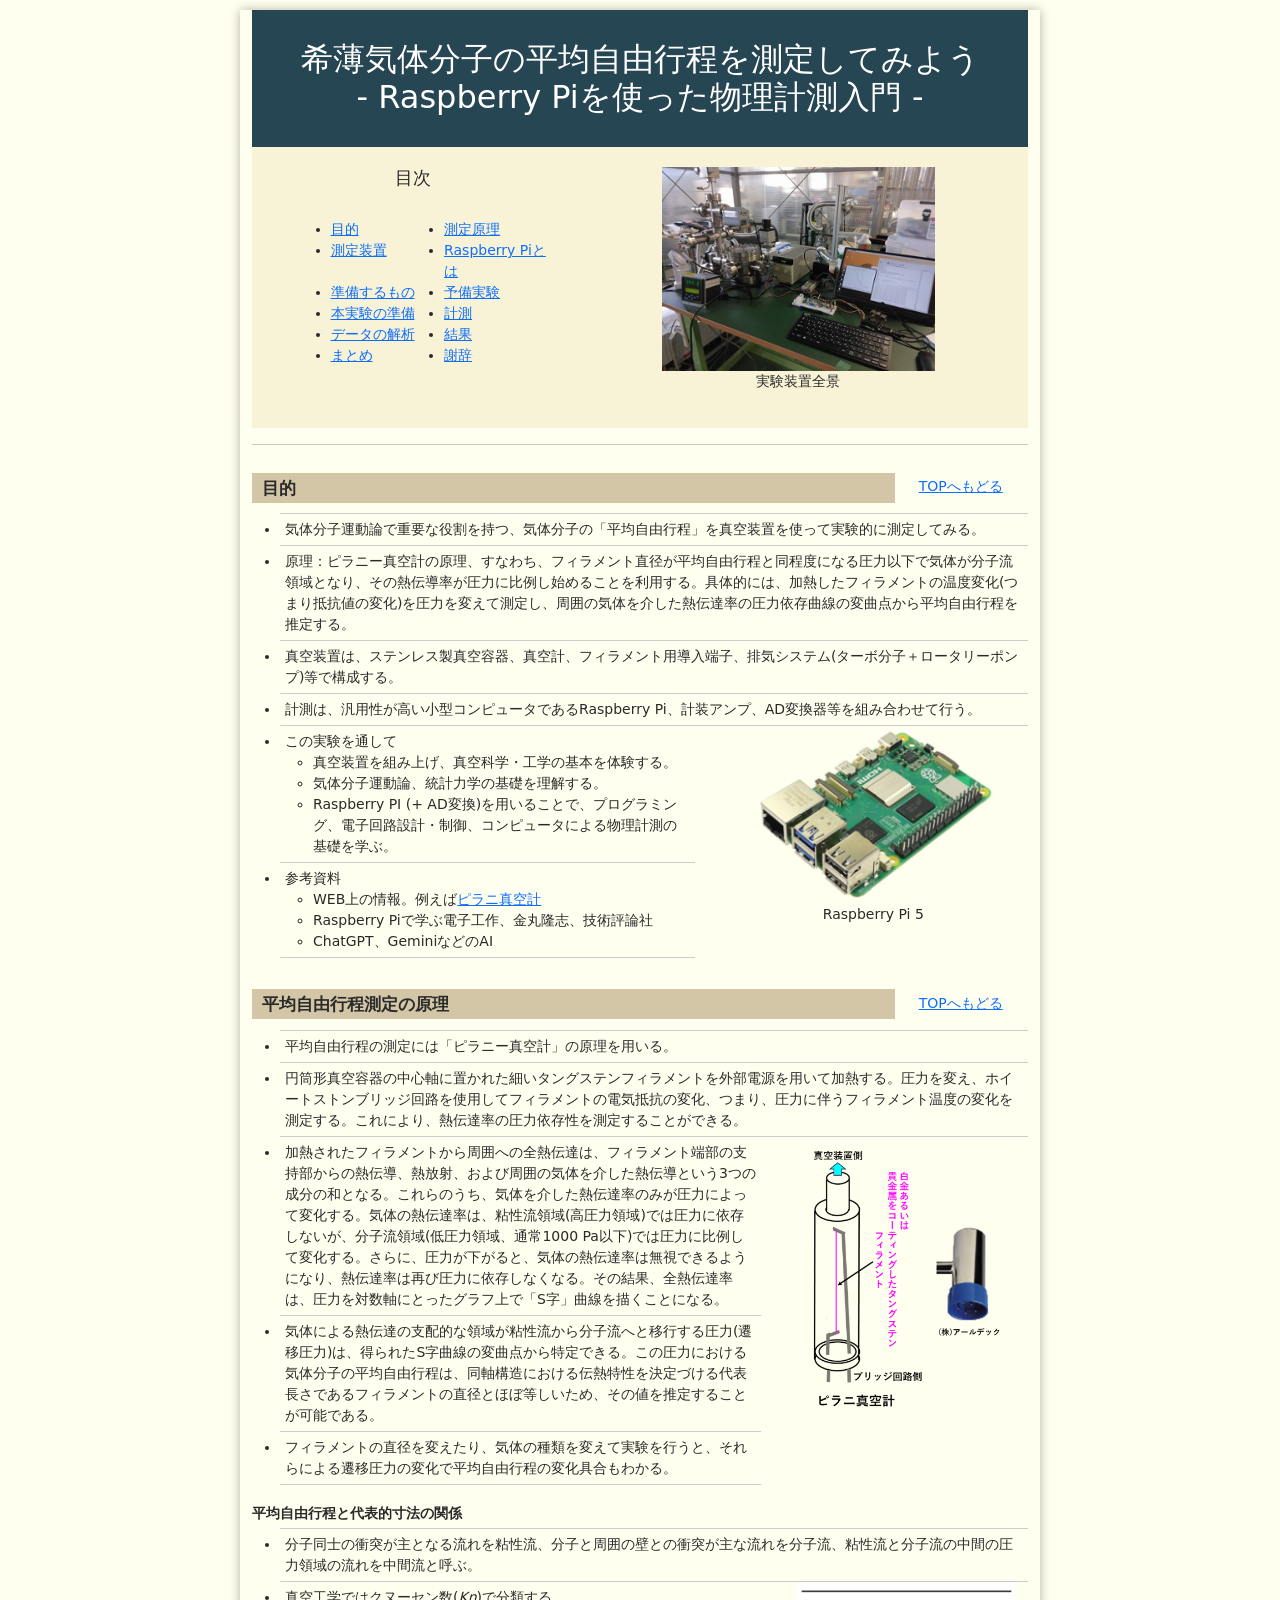
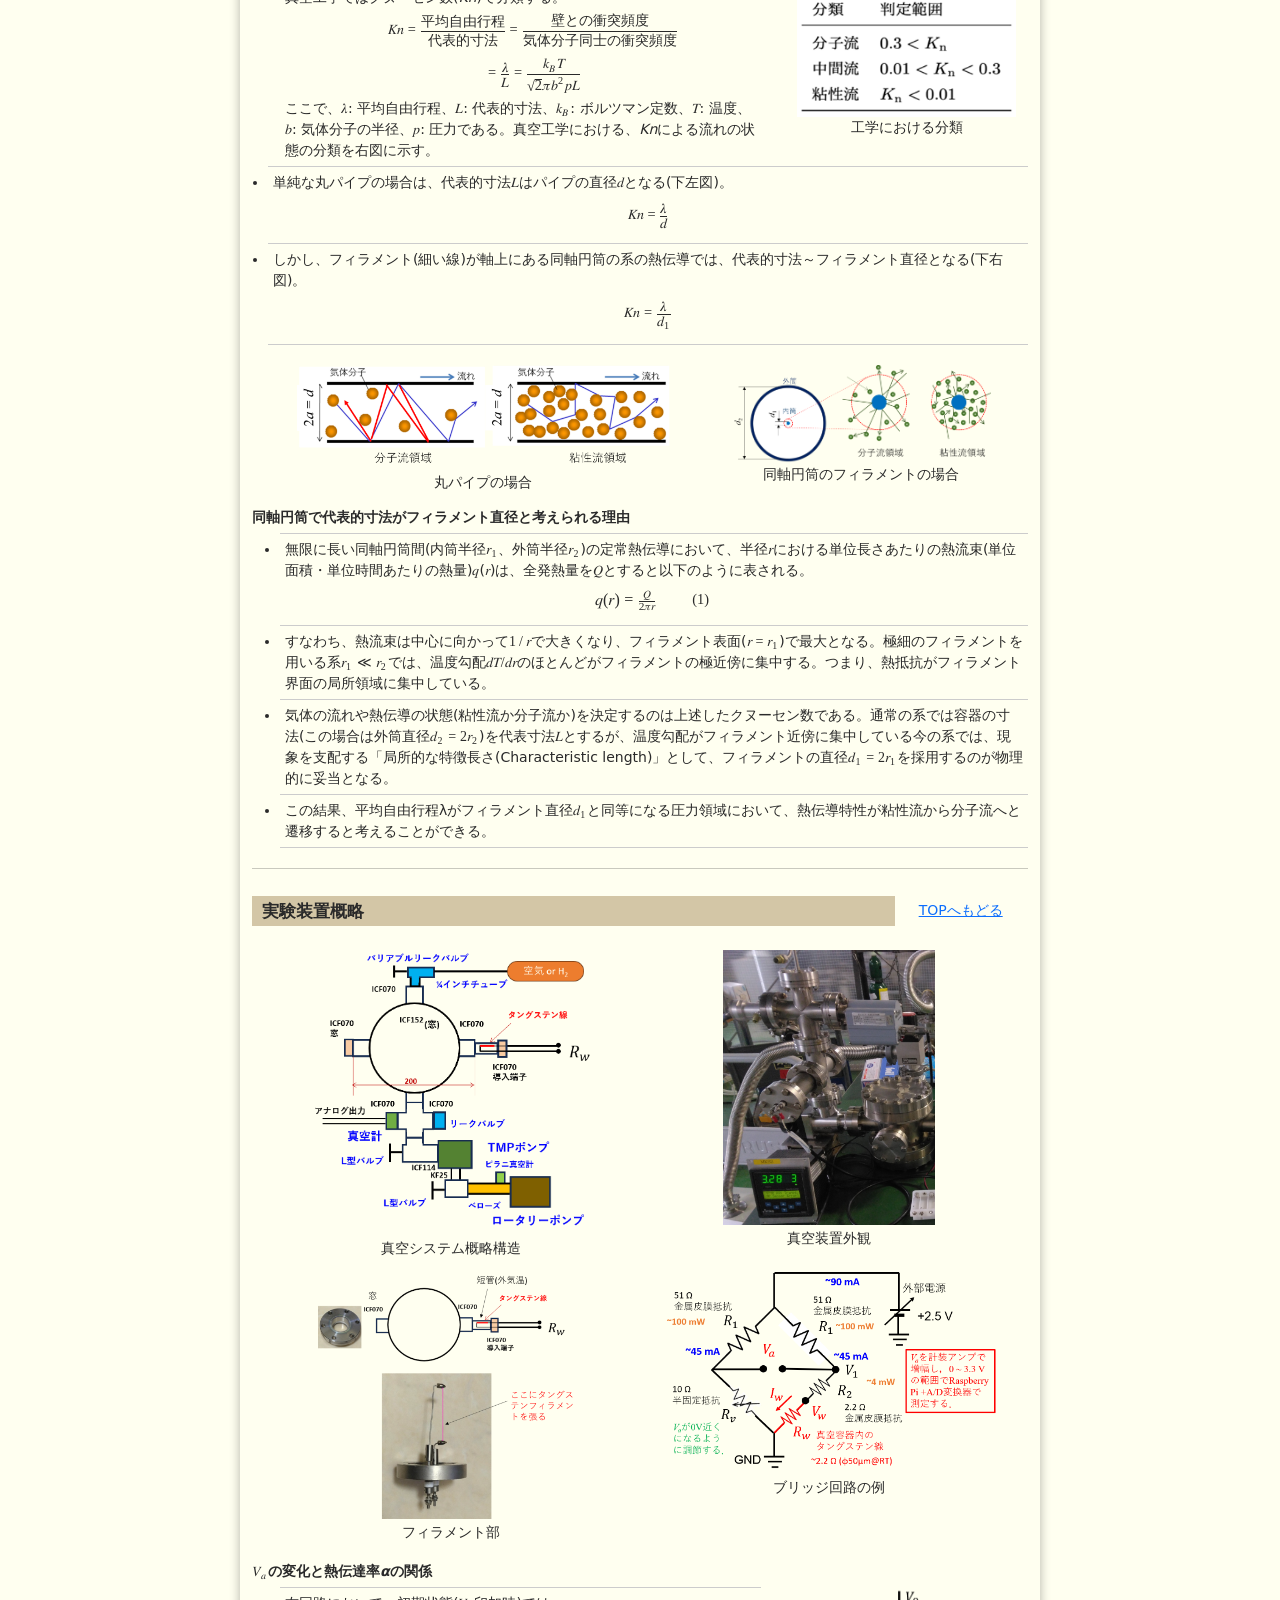
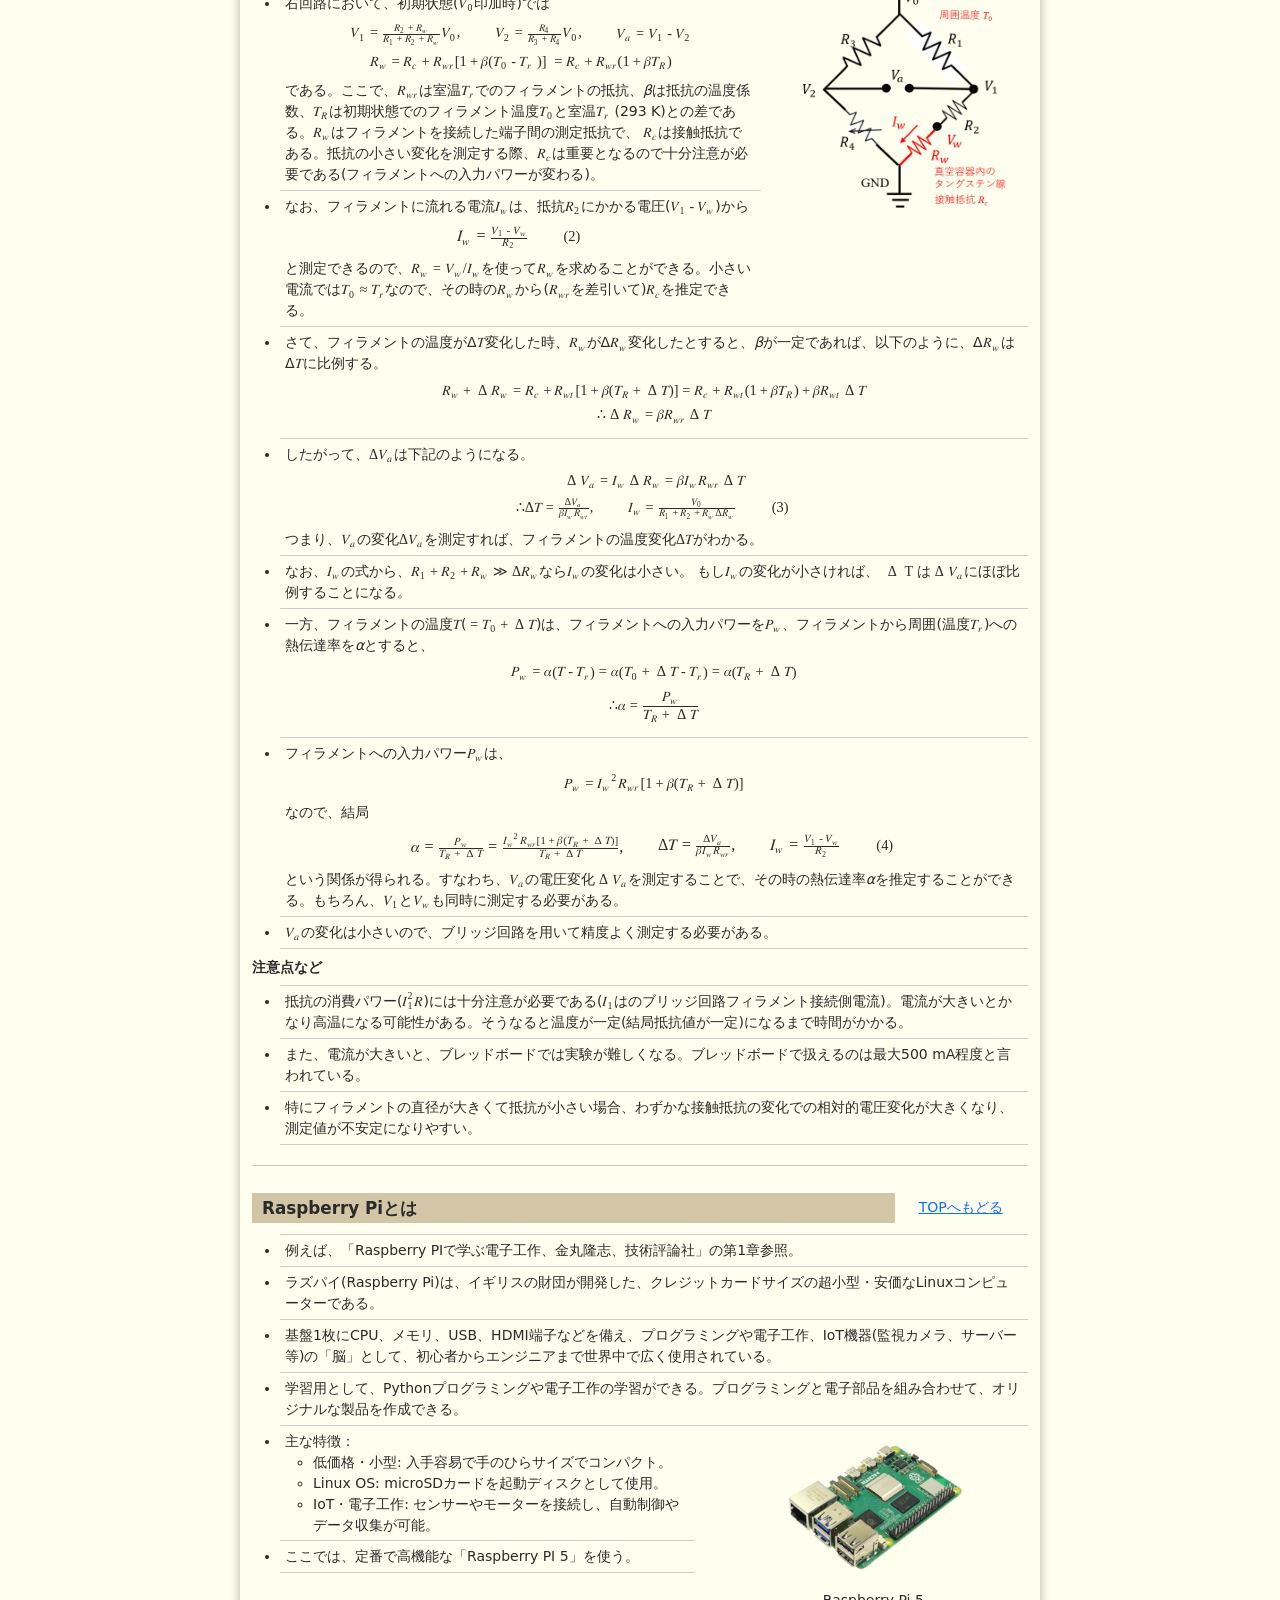
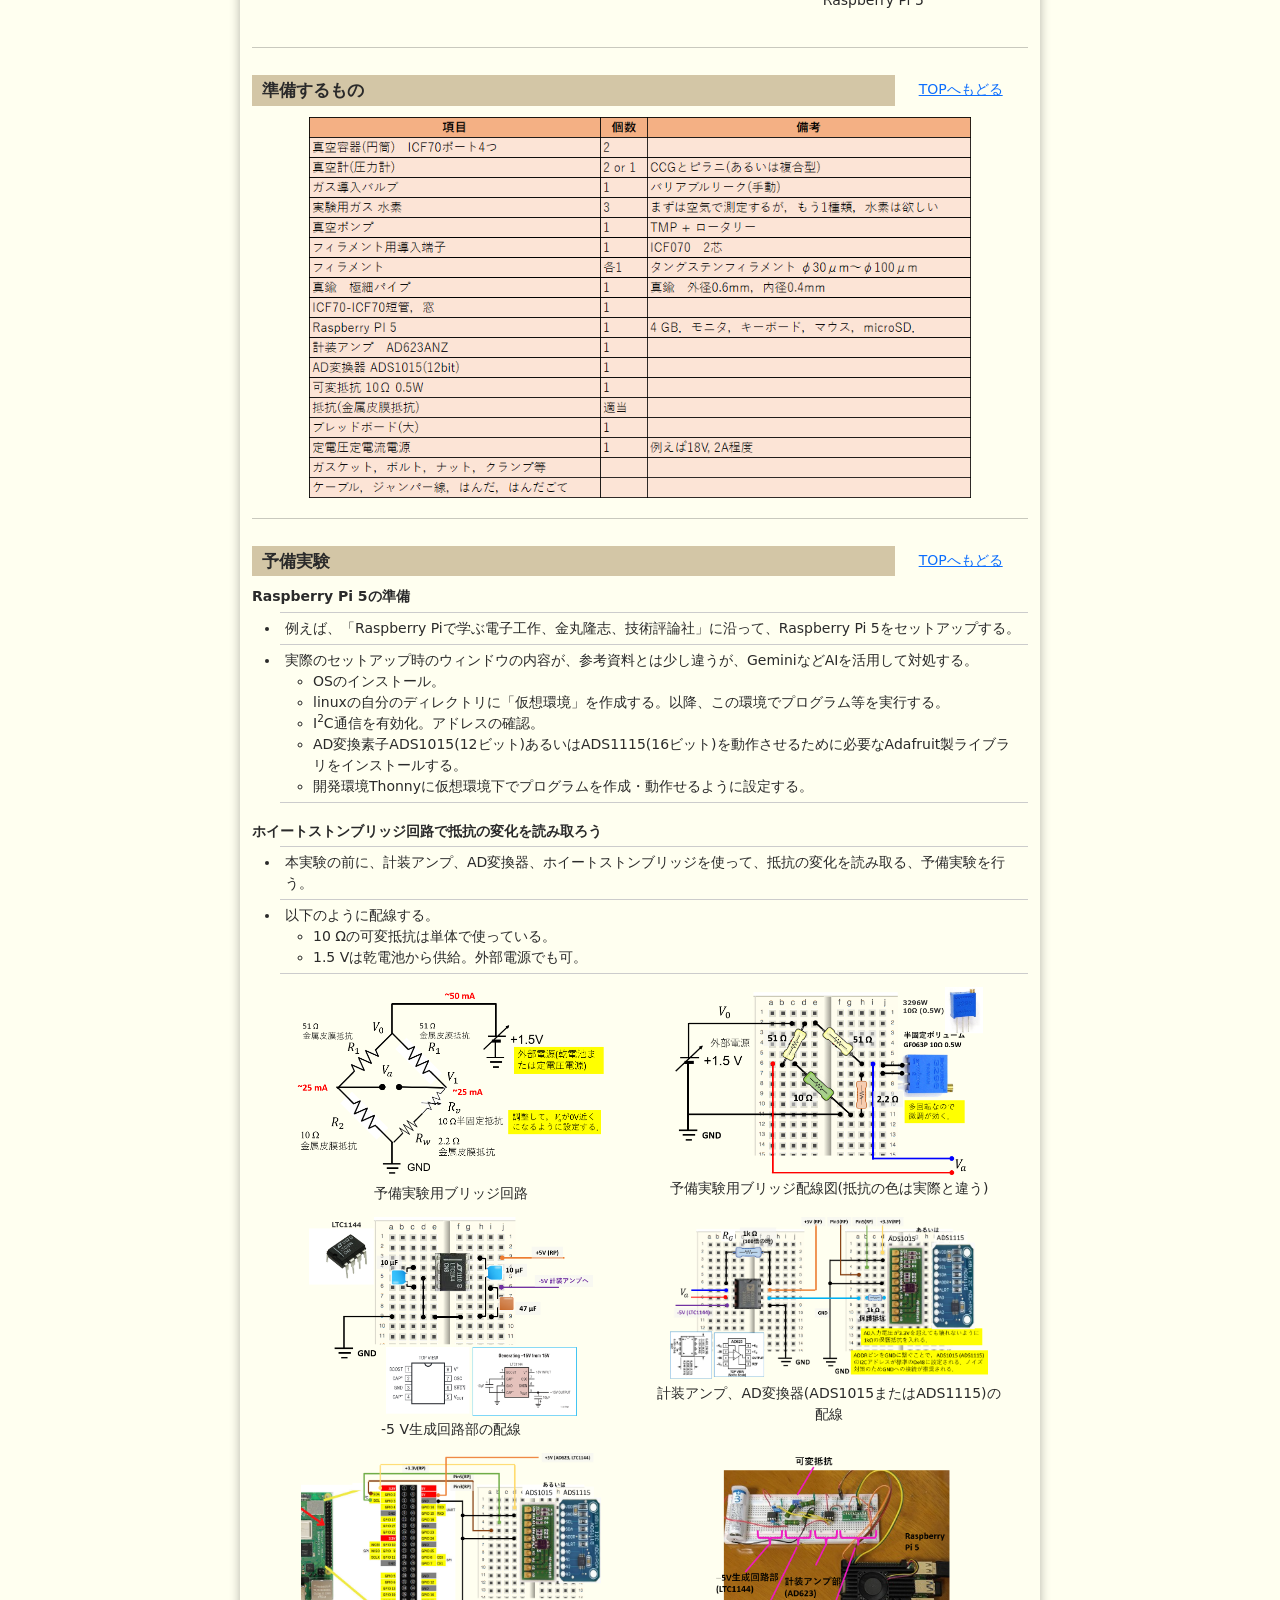
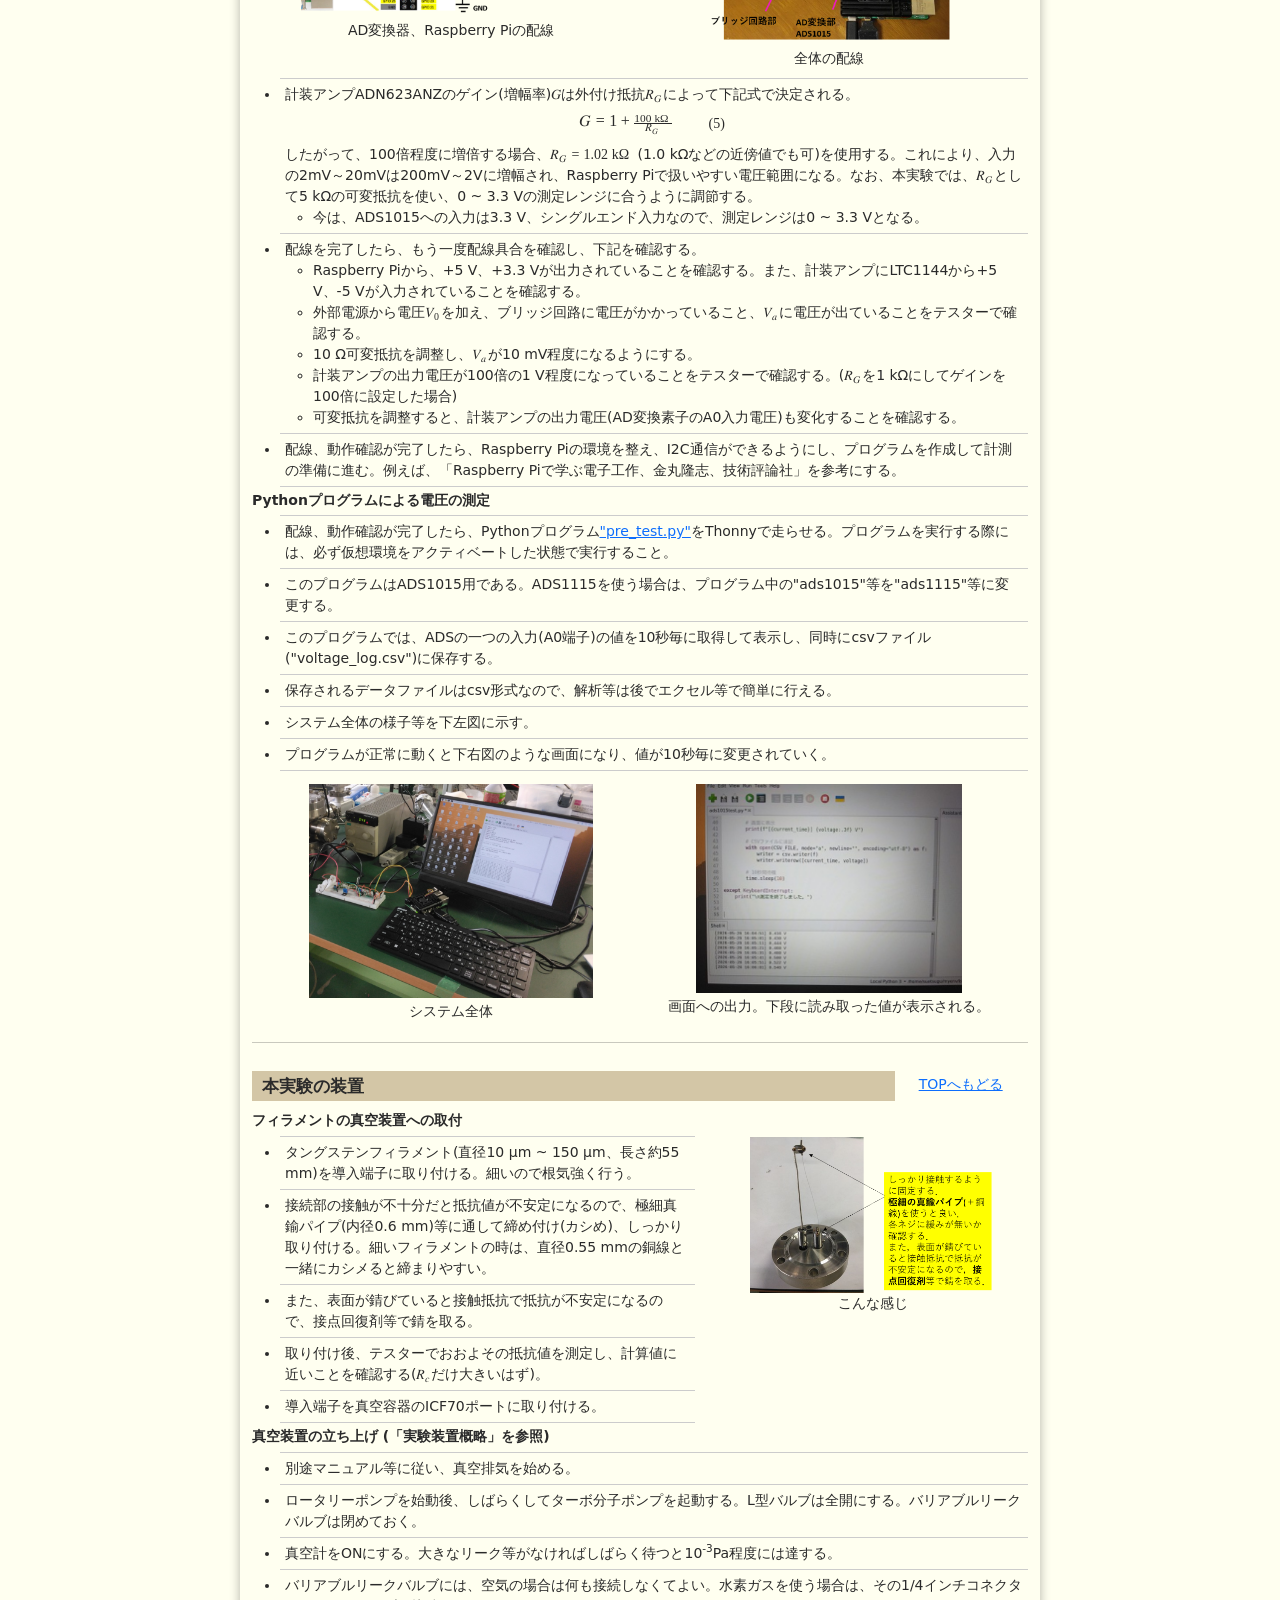
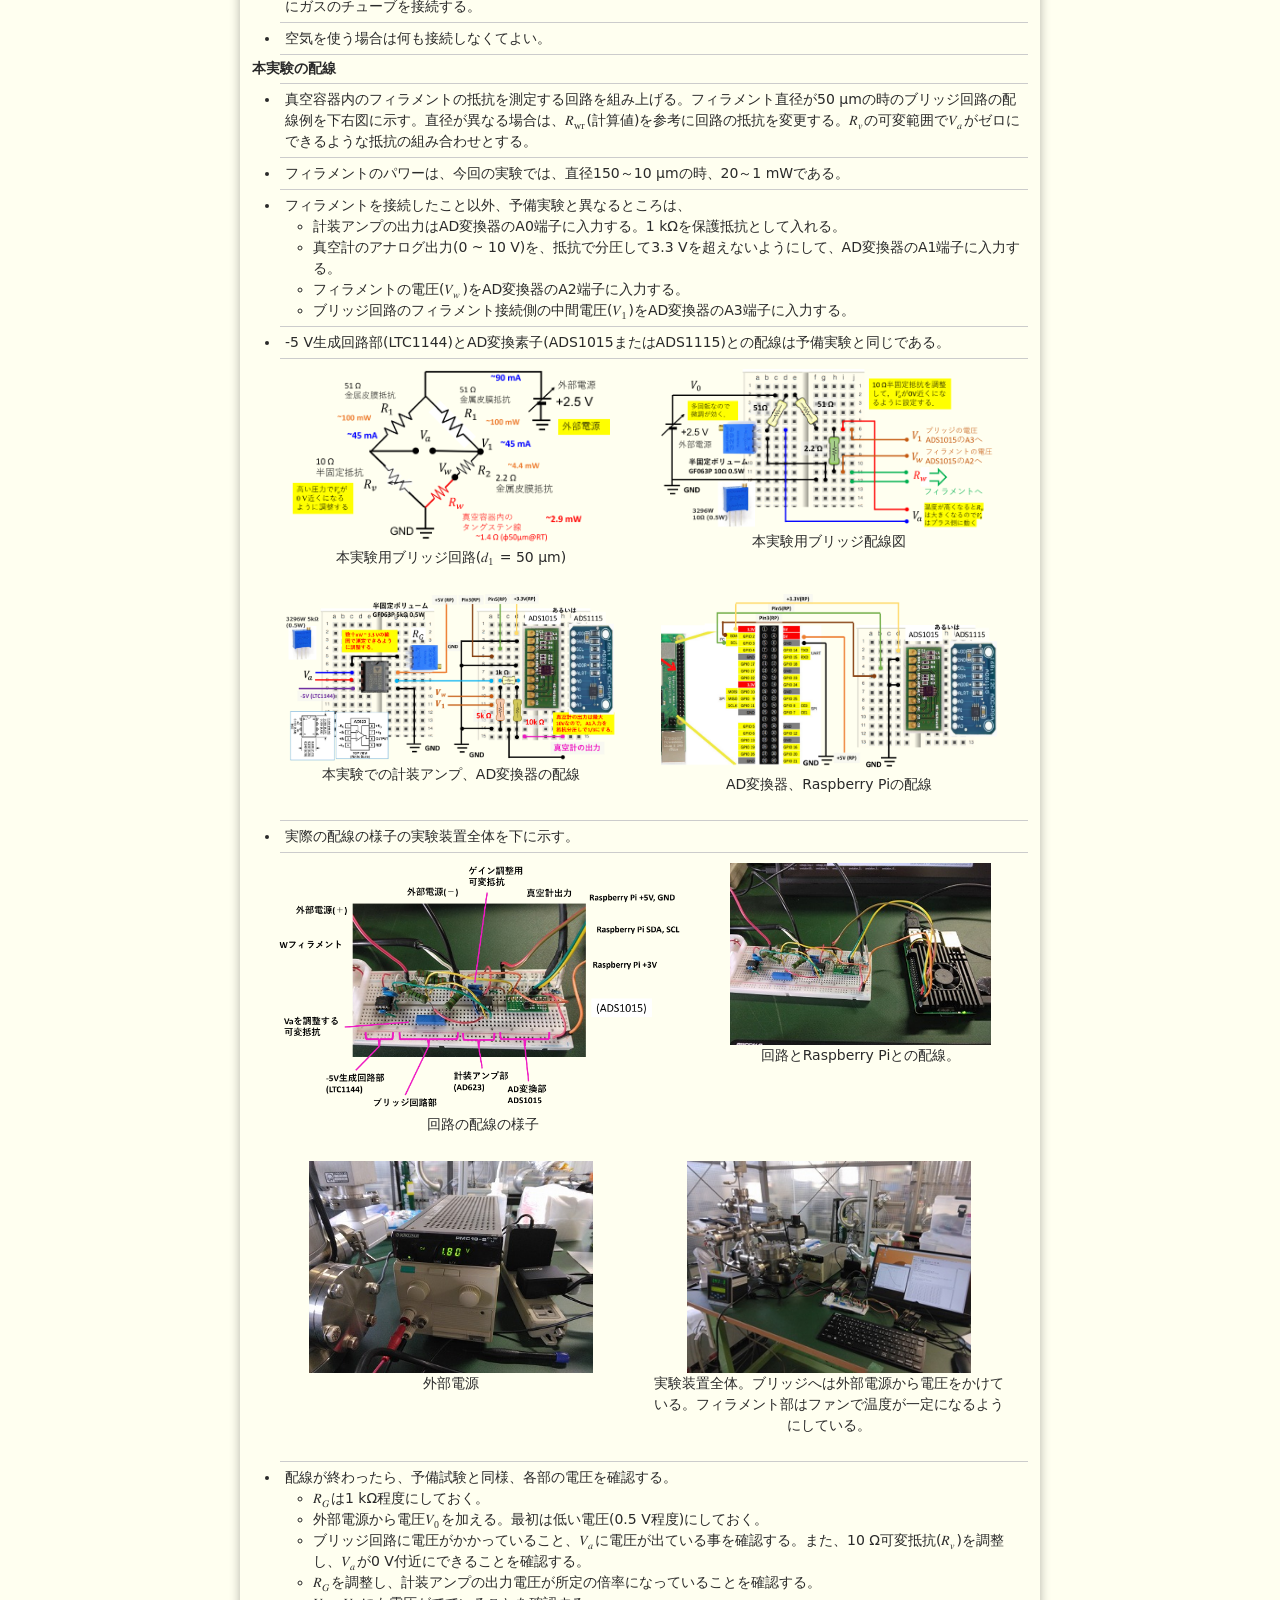
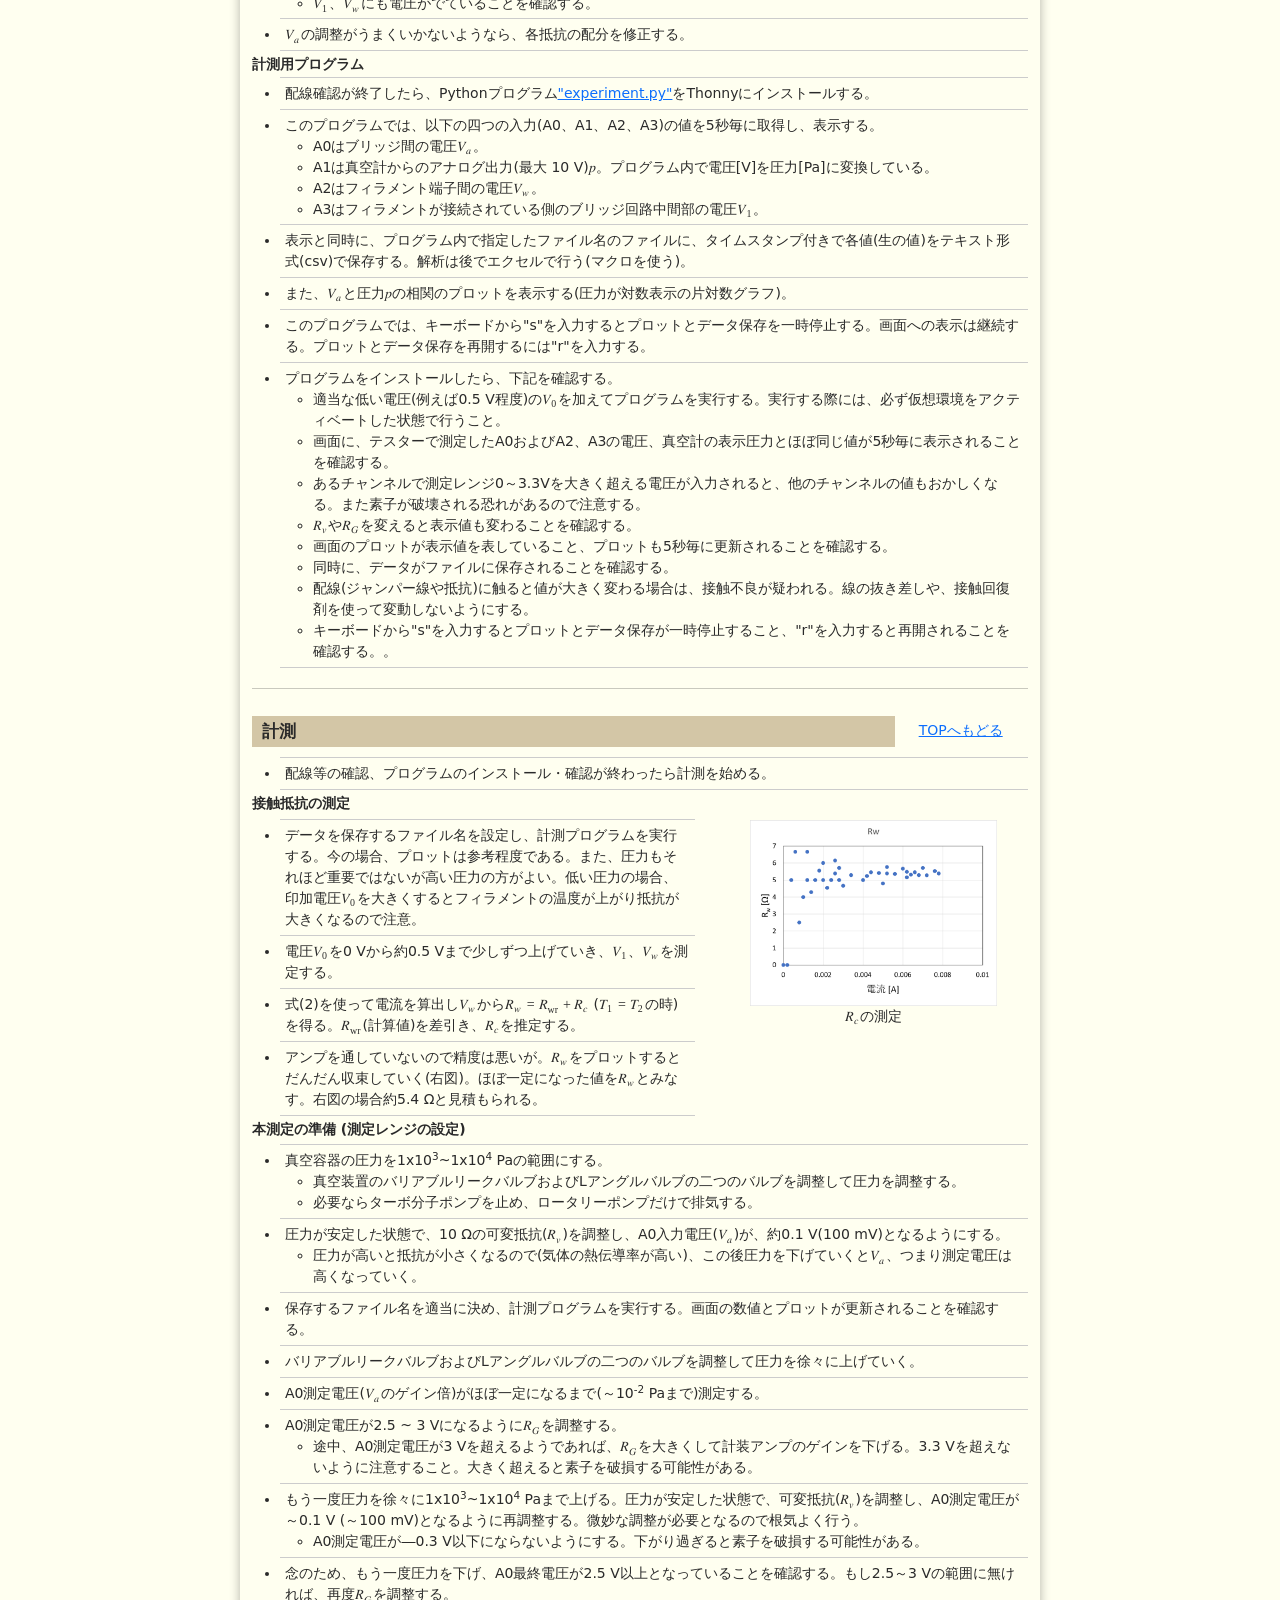
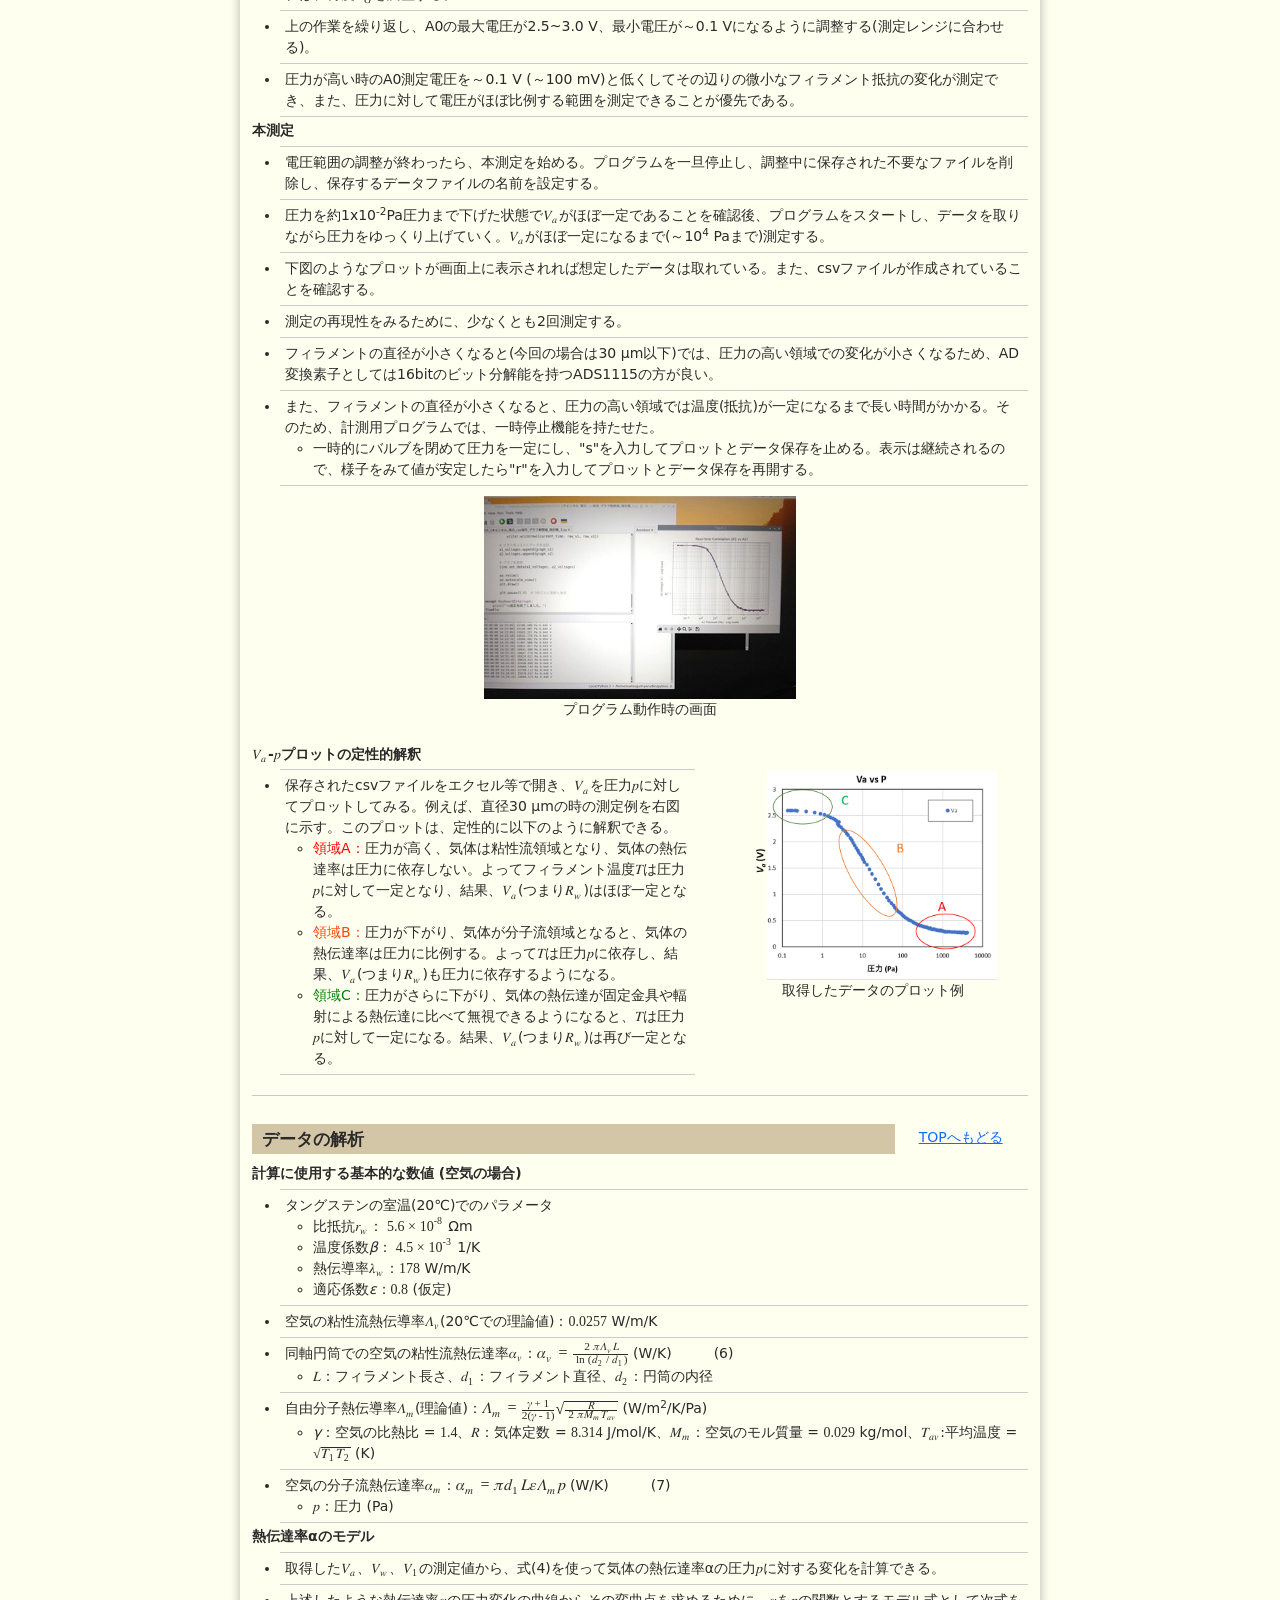
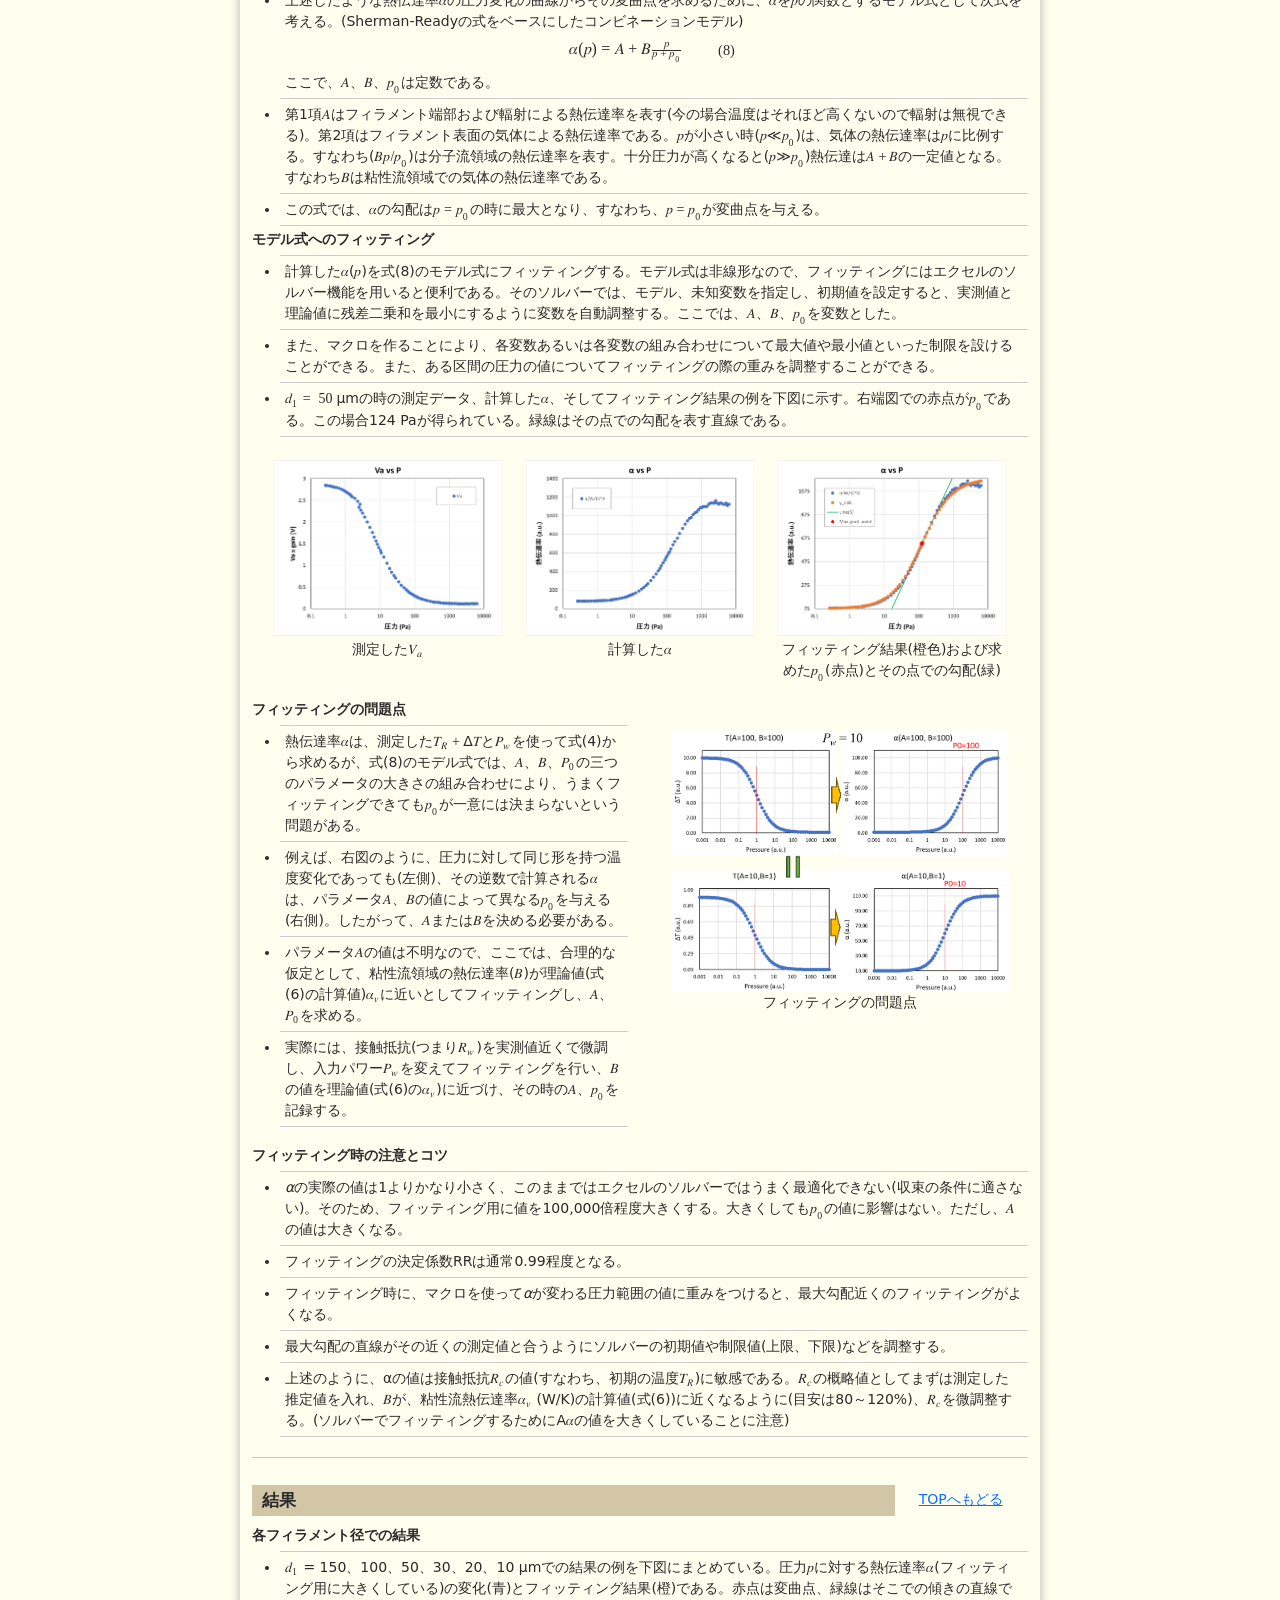
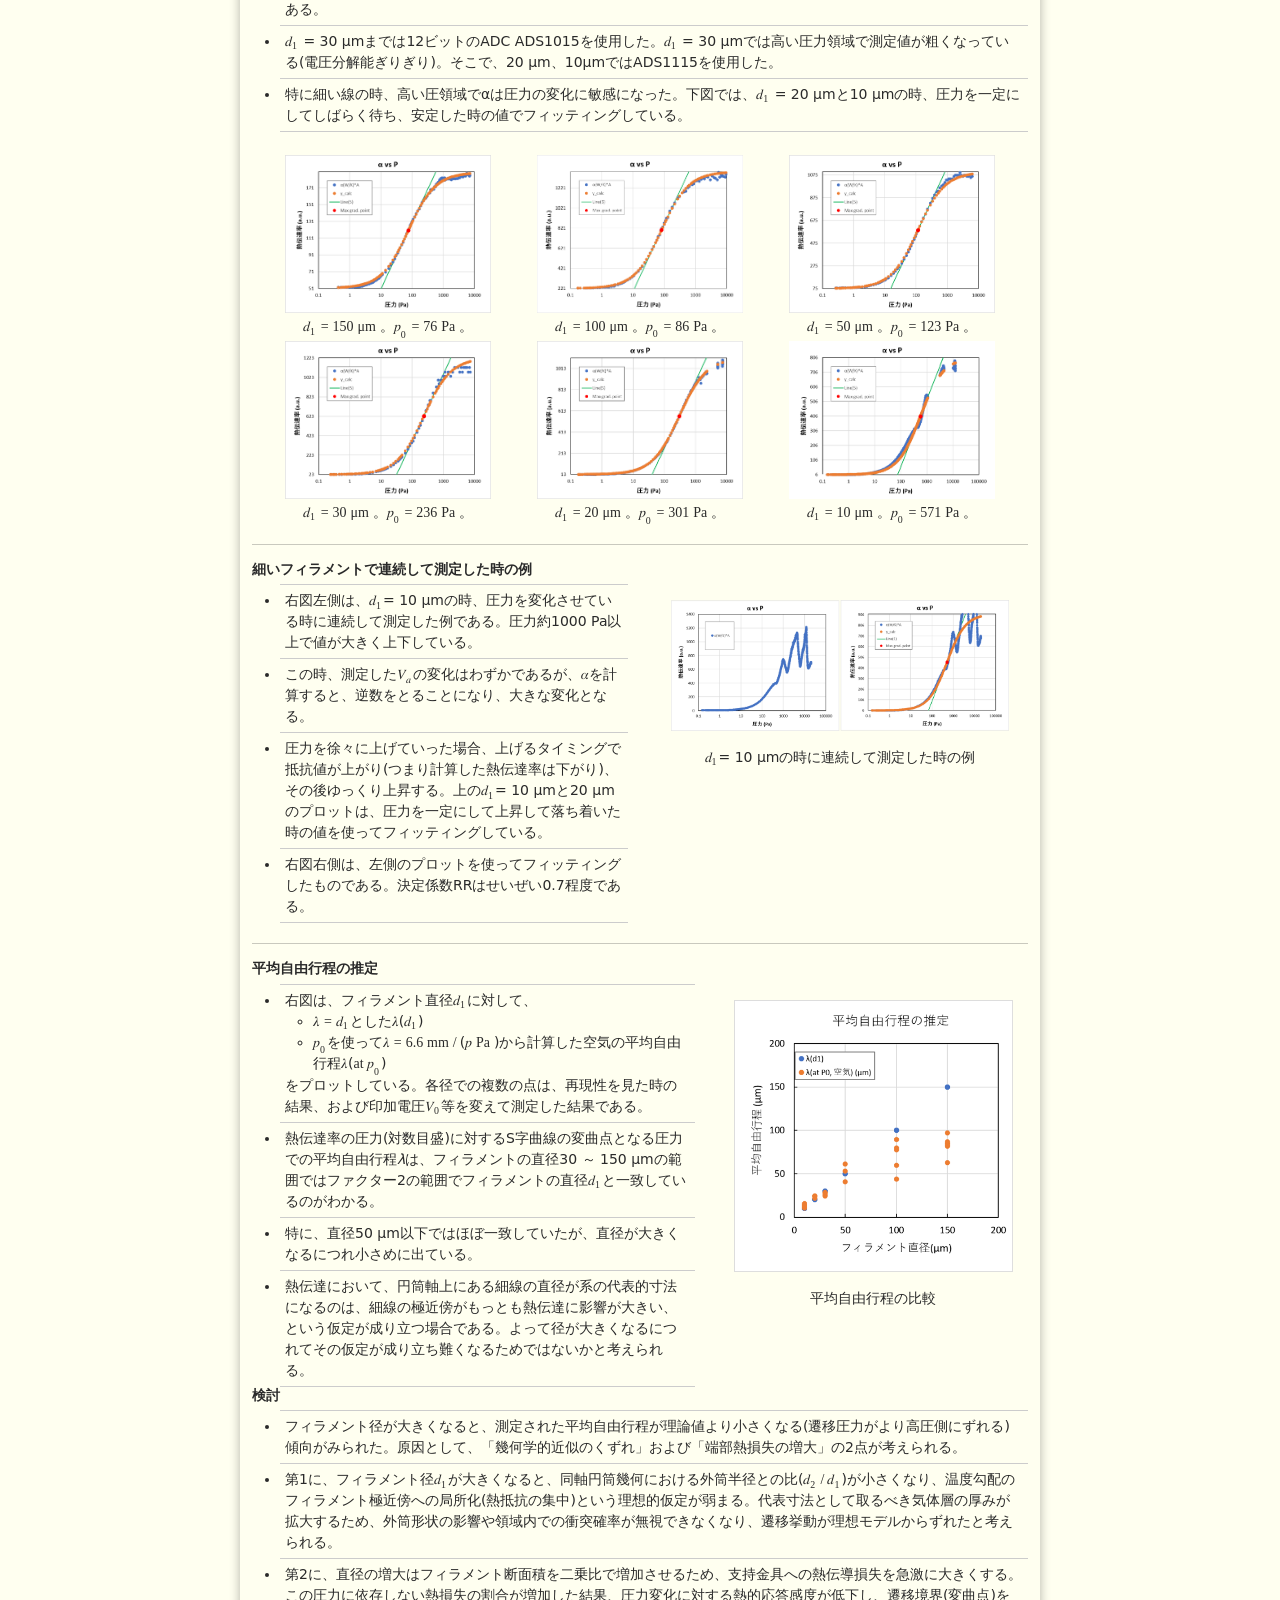
==== index.html @ f5f710ef "Add files via upload" ====
<!DOCTYPE html>
<html>
    <head>
        <meta charset="UTF-8">
        <meta name="viewport" content="width=device-width">
        <title>希薄気体分子の平均自由行程を測定してみよう</title>
        <meta name="description" content="気体分子運動論で重要な特性の一つである「平均自由行程」を、真空容器を使って実験的に測定する。測定システムとしてRaspberry Piを使う。">
        <link href="https://cdn.jsdelivr.net/npm/bootstrap@5.3.8/dist/css/bootstrap.min.css" rel="stylesheet" integrity="sha384-sRIl4kxILFvY47J16cr9ZwB07vP4J8+LH7qKQnuqkuIAvNWLzeN8tE5YBujZqJLB" crossorigin="anonymous">
        <link rel="stylesheet" href="css/style.css">
    </head>
    <body>
        <div class="container">
            <header>
                <h1 id="TOP">希薄気体分子の平均自由行程を測定してみよう</h1>
                <h1 style="text-align: center;">- Raspberry Piを使った物理計測入門 -</h1>
            </header>
            <div class="content">
                <div class="row">
                    <div class="col-sm-5">
                        <section class="information">
                            <h1>目次</h1>
                            <br>
                            <ul class="column-list" style="margin-left: 20%;">
                                <li><a href="#mokuteki">目的</a></li>
                                <li><a href="#genri">測定原理</a></li>
                                <li><a href="#souchi">測定装置</a></li>
                                <li><a href="#Rasp">Raspberry Piとは</a></li>
                                <li><a href="#junbi">準備するもの</a></li>
                                <li><a href="#preexp">予備実験</a></li>
                                <li><a href="#exp">本実験の準備</a></li>
                                <li><a href="#keisoku">計測</a></li>
                                <li><a href="#kaiseki">データの解析</a></li>
                                <li><a href="#result">結果</a></li>
                                <li><a href="#summary">まとめ</a></li>
                                <li><a href="#shaji">謝辞</a></li>
                            </ul>
                        </section>
                    </div>
                    <div class="col-sm-7 align-center">
                        <img src="imgs/Whole_system_photo.jpg" alt="whole_sytem" width="65%">
                        <p>実験装置全景</p>
                    </div>
                </div>
            </div>
            <hr>
            <!-- 次のセクションへ -->
            <div>
                <section class="parag">
                    <div class="row">
                        <div class="col-sm-10">
                            <h1 id="mokuteki">目的</h1>
                        </div>
                        <div class="col-sm-2">
                            <p style="margin-top: 15px;"><a href="#TOP">TOPへもどる</a></p>
                        </div>
                    </div>
                    <ul>
                        <li>気体分子運動論で重要な役割を持つ、気体分子の「平均自由行程」を真空装置を使って実験的に測定してみる。</li>
                        <li>原理：ピラニー真空計の原理、すなわち、フィラメント直径が平均自由行程と同程度になる圧力以下で気体が分子流領域となり、その熱伝導率が圧力に比例し始めることを利用する。具体的には、加熱したフィラメントの温度変化(つまり抵抗値の変化)を圧力を変えて測定し、周囲の気体を介した熱伝達率の圧力依存曲線の変曲点から平均自由行程を推定する。</li>
                        <li>真空装置は、ステンレス製真空容器、真空計、フィラメント用導入端子、排気システム(ターボ分子＋ロータリーポンプ)等で構成する。</li>
                        <li>計測は、汎用性が高い小型コンピュータであるRaspberry Pi、計装アンプ、AD変換器等を組み合わせて行う。</li>
                    </ul>
                    <div class="row">
                        <div class="col-sm-7">
                            <ul>
                                <li>この実験を通して
                                <ul>
                                    <li>真空装置を組み上げ、真空科学・工学の基本を体験する。</li>
                                    <li>気体分子運動論、統計力学の基礎を理解する。</li>
                                    <li>Raspberry PI (+ AD変換)を用いることで、プログラミング、電子回路設計・制御、コンピュータによる物理計測の基礎を学ぶ。</li>
                                </ul>
                                </li>
                                <li>参考資料
                                <ul>
                                    <li>WEB上の情報。例えば<a href="http://www.nucleng.kyoto-u.ac.jp/people/ikuji/edu/vac/chap3/pirani.html">ピラニ真空計</a></li>
                                    <li>Raspberry Piで学ぶ電子工作、金丸隆志、技術評論社</li>
                                    <li>ChatGPT、GeminiなどのAI</li>
                                </ul>
                                </li>
                            </ul>
                        </div>
                        <div class="col-sm-5 align-center">
                            <img src="imgs/Raspberry_Pi.png" alt="Raspberry_Pi" width="80%">
                            <p>Raspberry Pi 5</p>
                        </div>
                    </div>
                </section>
            </div>
            <!-- 次のセクションへ -->
            <div>
                <section class="parag">
                    <div class="row">
                        <div class="col-sm-10">
                            <h1 id="genri">平均自由行程測定の原理</h1>
                        </div>
                        <div class="col-sm-2">
                            <p style="margin-top: 15px;"><a href="#TOP">TOPへもどる</a></p>
                        </div>
                    </div>
                    <ul>
                        <li>平均自由行程の測定には「ピラニー真空計」の原理を用いる。</li>
                        <li>円筒形真空容器の中心軸に置かれた細いタングステンフィラメントを外部電源を用いて加熱する。圧力を変え、ホイートストンブリッジ回路を使用してフィラメントの電気抵抗の変化、つまり、圧力に伴うフィラメント温度の変化を測定する。これにより、熱伝達率の圧力依存性を測定することができる。</li>
                    </ul>
                    <div class="row">
                        <div class="col-sm-8">
                            <ul>
                                <li>加熱されたフィラメントから周囲への全熱伝達は、フィラメント端部の支持部からの熱伝導、熱放射、および周囲の気体を介した熱伝導という3つの成分の和となる。これらのうち、気体を介した熱伝達率のみが圧力によって変化する。気体の熱伝達率は、粘性流領域(高圧力領域)では圧力に依存しないが、分子流領域(低圧力領域、通常1000 Pa以下)では圧力に比例して変化する。さらに、圧力が下がると、気体の熱伝達率は無視できるようになり、熱伝達率は再び圧力に依存しなくなる。その結果、全熱伝達率は、圧力を対数軸にとったグラフ上で「S字」曲線を描くことになる。</li>
                                <li>気体による熱伝達の支配的な領域が粘性流から分子流へと移行する圧力(遷移圧力)は、得られたS字曲線の変曲点から特定できる。この圧力における気体分子の平均自由行程は、同軸構造における伝熱特性を決定づける代表長さであるフィラメントの直径とほぼ等しいため、その値を推定することが可能である。</li>
                                <li>フィラメントの直径を変えたり、気体の種類を変えて実験を行うと、それらによる遷移圧力の変化で平均自由行程の変化具合もわかる。</li>
                            </ul>
                        </div>
                        <div class="col-sm-4 align-center" style="margin-top: 10px;">
                            <img src="imgs/Pirani_inside.png" alt="Pirani_inside" width="50%">
                            <img src="imgs/Pirani_ardec.png" alt="Pirani_ardec" width="30%">
                        </div>
                    </div>
                </section>
                <section class="parag">
                    <h2>平均自由行程と代表的寸法の関係</h2>
                    <ul>
                        <li>分子同士の衝突が主となる流れを粘性流、分子と周囲の壁との衝突が主な流れを分子流、粘性流と分子流の中間の圧力領域の流れを中間流と呼ぶ。</li>
                    </ul>
                    <div class="row">
                        <div class="col-sm-8">
                            <ul>
                                <li>真空工学ではクヌーセン数(<i>Kn</i>)で分類する。
                                <div style="margin: 5px 10px;" class="row">
                                    <math display="block" style="font-size: 0.9rem;">
                                    <mi>K</mi><mi>n</mi><mo>=</mo><mfrac><mtext>平均自由行程</mtext><mtext>代表的寸法</mtext></mfrac><mo>=</mo><mfrac><mtext>壁との衝突頻度</mtext><mtext>気体分子同士の衝突頻度</mtext></mfrac></math>
                                    <math display="block" style="font-size: 0.9rem; margin-top: 10px;">
                                    <mo>=</mo><mfrac><mi>λ</mi><mi>L</mi></mfrac><mo>=</mo><mfrac><mrow><msub><mi>k</mi><mi>B</mi></msub><mi>T</mi></mrow><mrow><msqrt><mn>2</mn></msqrt><mi>π</mi><msup><mi>b</mi><mn>2</mn></msup><mi>p</mi><mi>L</mi></mrow></mfrac></math>
                                </div>
                                ここで、<math><mi>λ</mi></math>: 平均自由行程、<math><mi>L</mi></math>: 代表的寸法、<math><msub><mi>k</mi><mi>B</mi></msub></math>: ボルツマン定数、<math><mi>T</mi></math>: 温度、<math><mi>b</mi></math>: 気体分子の半径、<math><mi>p</mi></math>: 圧力である。真空工学における、<i>Kn</i>による流れの状態の分類を右図に示す。
                                </li>
                            </ul>
                        </div>
                        <div class="col-sm-4 align-center">
                            <img src="imgs/Kn_table.png" alt="Kn_table" width="90%">
                            <p style="text-align:center;">工学における分類</p>
                        </div>
                    </div>
                    <div class="row">
                        <ul>
                            <li>単純な丸パイプの場合は、代表的寸法<math><mi>L</mi></math>はパイプの直径<math><mi>d</mi></math>となる(下左図)。
                            <div style="margin: 10px;">
                                <math display="block" style="font-size: 0.9rem;">
                                <mi>K</mi><mi>n</mi><mo>=</mo><mfrac><mi>λ</mi><mi>d</mi></mfrac>
                                </math>
                            </div>
                            </li>
                            <li>しかし、フィラメント(細い線)が軸上にある同軸円筒の系の熱伝導では、代表的寸法～フィラメント直径となる(下右図)。
                            <div style="margin: 10px;">
                                <math display="block" style="font-size: 0.9rem;">
                                <mi>K</mi><mi>n</mi><mo>=</mo><mfrac><mi>λ</mi><mrow><msub><mi>d</mi><mn>1</mn></msub></mrow></mfrac>
                                </math>
                            </div>
                            </li>
                        </ul>
                    </div>
                </section>
                <section class="parag2">
                    <div style="margin: 0 10px;" class="row">
                        <div class="col-sm-7 align-center">
                            <img src="imgs/Kn_pipe.png" alt="Kn_pipe" width="90%">
                            <p style="text-align:center;">丸パイプの場合</p>
                        </div>
                        <div class="col-sm-5 align-center">
                            <img src="imgs/Kn_cylinder.png" alt="Kn_cylinder" width="90%">
                            <p style="text-align:center;">同軸円筒のフィラメントの場合</p>
                        </div>
                    </div>
                </section>
                <section class="parag">
                    <h2>同軸円筒で代表的寸法がフィラメント直径と考えられる理由</h2>
                    <ul>
                        <li>無限に長い同軸円筒間(内筒半径<math><msub><mi>r</mi><mn>1</mn></msub></math>、外筒半径<math><msub><mi>r</mi><mn>2</mn></msub></math>)の定常熱伝導において、半径<math><mi>r</mi></math>における単位長さあたりの熱流束(単位面積・単位時間あたりの熱量)<math><mi>q</mi></math>(<math><mi>r</mi></math>)は、全発熱量を<math><mi>Q</mi></math>とすると以下のように表される。
                        <div style="margin: 10px; display: flex; flex-wrap: wrap; justify-content: center; align-items: center; gap: 2rem;">
                            <math display="inline" style="font-size: 1rem;">
                                <mi>q</mi><mi>(</mi><mi>r</mi><mi>)</mi><mo>=</mo><mfrac><mrow><mi>Q</mi></mrow><mrow><mn>2</mn><mi>π</mi><mi>r</mi></mrow></mfrac>
                            </math>
                            <math display="inline" style="font-size: 0.9rem;">
                                <mo>(1)</mo>
                            </math>
                        </div>
                        </li>
                        <li>すなわち、熱流束は中心に向かって<math><mn>1</mn><mo>/</mo><mi>r</mi></math>で大きくなり、フィラメント表面(<math><mi>r</mi><mo>=</mo><msub><mi>r</mi><mn>1</mn></msub></math>)で最大となる。極細のフィラメントを用いる系<math><msub><mi>r</mi><mn>1</mn></msub><mo>&Lt;</mo><msub><mi>r</mi><mn>2</mn></msub></math>では、温度勾配<math><mi>d</mi><mi>T</mi><mo lspace="0" rspace="0">/</mo><mi>d</mi><mi>r</mi></math>のほとんどがフィラメントの極近傍に集中する。つまり、熱抵抗がフィラメント界面の局所領域に集中している。</li>
                        <li>気体の流れや熱伝導の状態(粘性流か分子流か)を決定するのは上述したクヌーセン数である。通常の系では容器の寸法(この場合は外筒直径<math><msub><mi>d</mi><mn>2</mn></msub><mo>=</mo><mo lspace="0" rspace="0">2</mo><msub><mi>r</mi><mn>2</mn></msub></math>)を代表寸法<math><mi>L</mi></math>とするが、温度勾配がフィラメント近傍に集中している今の系では、現象を支配する「局所的な特徴長さ(Characteristic length)」として、フィラメントの直径<math><msub><mi>d</mi><mn>1</mn></msub><mo>=</mo><mo lspace="0" rspace="0">2</mo><msub><mi>r</mi><mn>1</mn></msub></math>を採用するのが物理的に妥当となる。</li>
                        <li>この結果、平均自由行程λがフィラメント直径<math><msub><mi>d</mi><mn>1</mn></msub></math>と同等になる圧力領域において、熱伝導特性が粘性流から分子流へと遷移すると考えることができる。</li>
                    </ul>
                </section>
            </div>
            <hr>
            <!-- 次のセクションへ -->
            <div>
                <section class="parag3">
                    <div class="row">
                        <div class="col-sm-10">
                            <h1 id="souchi">実験装置概略</h1>
                        </div>
                        <div class="col-sm-2">
                            <p style="margin-top: 15px;"><a href="#TOP">TOPへもどる</a></p>
                        </div>
                    </div>
                    <div style="margin: 10px 10px;" class="row">
                        <div class="col-sm-6 align-center">
                            <img src="imgs/Vacuum_chamber.png" alt="Vacuum_chamber" width="80%">
                            <p style="text-align: center;">真空システム概略構造</p>
                        </div>
                        <div class="col-sm-6 align-center">
                            <img src="imgs/Vac_outlook.png" alt="Vac_outlook" width="60%;">
                            <p style="text-align: center;">真空装置外観</p>
                        </div>
                    </div>
                    <div style="margin: 10px 10px;" class="row">
                        <div class="col-sm-6 align-center">
                            <img src="imgs/Filament.png" alt="Filament" width="75%">
                            <p style="text-align: center;">フィラメント部</p>
                        </div>
                        <div class="col-sm-6 align-center">
                            <img src="imgs/Bridge.png" alt="Bridge" width="95%">
                            <p style="text-align: center;">ブリッジ回路の例</p>
                        </div>
                    </div>
                </section>
                <section class="parag">
                    <h2><math><msub><mi>V</mi><mi>a</mi></msub></math>の変化と熱伝達率<i>α</i>の関係</h2>
                    <div class="row">
                        <div class="col-sm-8">
                            <ul>
                                <li>右回路において、初期状態(<math><msub><mi>V</mi><mn>0</mn></msub></math>印加時)では
                                <div style="margin: 10px; display: flex; flex-wrap: wrap; justify-content: center; align-items: center; gap: 2rem;">
                                    <math display="inline" style="font-size: 0.9rem;">
                                    <msub><mi>V</mi><mn>1</mn></msub><mo>=</mo><mfrac><mrow><msub><mi>R</mi><mn>2</mn></msub><mo>+</mo><msub><mi>R</mi><mi>w</mi></msub></mrow><mrow><msub><mi>R</mi><mn>1</mn></msub><mo>+</mo><msub><mi>R</mi><mn>2</mn></msub><mo>+</mo><msub><mi>R</mi><mi>w</mi></msub></mrow></mfrac><msub><mi>V</mi><mo>0</mo></msub><mo>,</mo>
                                    </math>
                                    <math display="inline" style="font-size: 0.9rem;">
                                    <msub><mi>V</mi><mn>2</mn></msub><mo>=</mo><mfrac><mrow><msub><mi>R</mi><mn>4</mn></msub></mrow><mrow><msub><mi>R</mi><mn>3</mn></msub><mo>+</mo><msub><mi>R</mi><mn>4</mn></msub></mrow></mfrac><msub><mi>V</mi><mo>0</mo></msub><mo>,</mo>
                                    </math>
                                    <math display="inline" style="font-size: 0.9rem;">
                                    <msub><mi>V</mi><mi>a</mi></msub><mo>=</mo><msub><mi>V</mi><mn>1</mn></msub><mo>-</mo><msub><mi>V</mi><mn>2</mn></msub>
                                    </math>
                                </div>
                                <div style="margin: 10px;">
                                    <math display="block" style="font-size: 0.9rem;">
                                        <msub><mi>R</mi><mi>w</mi></msub><mo>=</mo><msub><mi>R</mi><mi>c</mi></msub><mo>+</mo><msub><mi>R</mi><mrow><mi>w</mi><mi>r</mi></mrow></msub><mo>[</mo><mn>1</mn><mo>+</mo><mi>β</mi><mo>(</mo><msub><mi>T</mi><mn>0</mn></msub><mo>-</mo><msub><mi>T</mi><mi>r</mi></msub><mo>)]</mo><mo>=</mo><msub><mi>R</mi><mi>c</mi></msub><mo>+</mo><msub><mi>R</mi><mrow><mi>w</mi><mi>r</mi></mrow></msub><mo>(</mo><mn>1</mn><mo>+</mo><mi>β</mi><msub><mi>T</mi><mi>R</mi></msub><mo>)</mo>
                                    </math>
                                </div>
                                である。ここで、<math><msub><mi>R</mi><mrow><mi>w</mi><mi>r</mi></mrow></msub></math>は室温<math><msub><mi>T</mi><mi>r</mi></msub></math>でのフィラメントの抵抗、<i>β</i>は抵抗の温度係数、<math><msub><mi>T</mi><mi>R</mi></msub></math>は初期状態でのフィラメント温度<math><msub><mi>T</mi><mn>0</mn></msub></math>と室温<math><msub><mi>T</mi><mi>r</mi></msub></math> (293 K)との差である。<math><msub><mi>R</mi><mi>w</mi></msub></math>はフィラメントを接続した端子間の測定抵抗で、 <math><msub><mi>R</mi><mi>c</mi></msub></math>は接触抵抗である。抵抗の小さい変化を測定する際、<math><msub><mi>R</mi><mi>c</mi></msub></math>は重要となるので十分注意が必要である(フィラメントへの入力パワーが変わる)。</li>
                                <li>なお、フィラメントに流れる電流<math><msub><mi>I</mi><mi>w</mi></msub></math>は、抵抗<math><msub><mi>R</mi><mn>2</mn></msub></math>にかかる電圧(<math><msub><mi>V</mi><mn>1</mn></msub><mo>-</mo><msub><mi>V</mi><mi>w</mi></msub></math>)から
                                <div style="margin: 10px; display: flex; flex-wrap: wrap; justify-content: center; align-items: center; gap: 2rem;">
                                    <math display="inline" style="font-size: 1rem;">
                                        <msub><mi>I</mi><mi>w</mi></msub><mo>=</mo><mfrac><mrow><msub><mi>V</mi><mn>1</mn></msub><mo>-</mo><msub><mi>V</mi><mi>w</mi></msub></mrow><mrow><msub><mi>R</mi><mn>2</mn></msub></mrow>
                                    </math>
                                    <math display="inline" style="font-size: 0.9rem;">
                                        <mo>(2)</mo>
                                    </math>
                                </div>
                                と測定できるので、<math><msub><mi>R</mi><mi>w</mi></msub><mo>=</mo><msub><mi>V</mi><mi>w</mi></msub><mo lspace="0" rspace="0">/</mo><msub><mi>I</mi><mi>w</mi></msub></math>を使って<math><msub><mi>R</mi><mi>w</mi></msub></math>を求めることができる。小さい電流では<math><msub><mi>T</mi><mn>0</mn></msub><mo>&asymp;</mo><msub><mi>T</mi><mi>r</mi></msub></math>なので、その時の<math><msub><mi>R</mi><mi>w</mi></msub></math>から(<math><msub><mi>R</mi><mrow><mi>w</mi><mi>r</mi></mrow></msub></math>を差引いて)<math><msub><mi>R</mi><mi>c</mi></msub></math>を推定できる。
                                </li>
                            </ul>
                        </div>
                        <div class="col-sm-4 align-center">
                            <img src="imgs/cal_bridge.png" alt="cal_bridge" width="90%">
                        </div>
                    </div>
                    <ul>
                        <li>さて、フィラメントの温度がΔ<math><mi>T</mi></math>変化した時、<math><msub><mi>R</mi><mi>w</mi></msub></math>がΔ<math><msub><mi>R</mi><mi>w</mi></msub></math>変化したとすると、<i>β</i>が一定であれば、以下のように、Δ<math><msub><mi>R</mi><mi>w</mi></msub></math>はΔ<math><mi>T</mi></math>に比例する。
                        <div style="margin: 10px;">
                            <math display="block" style="font-size: 0.9rem;">
                                <msub><mi>R</mi><mi>w</mi></msub><mo>+</mo><mo>Δ</mo><msub><mi>R</mi><mi>w</mi></msub><mo>=</mo><msub><mi>R</mi><mi>c</mi></msub><mo>+</mo><msub><mi>R</mi><mrow><mi>w</mi><mi>t</mi></mrow></msub><mo>[</mo><mn>1</mn><mo>+</mo><mi>β</mi><mo>(</mo><msub><mi>T</mi><mi>R</mi></msub><mo>+</mo><mo>Δ</mo><mi>T</mi><mo>)</mo><mo>]</mo><mo>=</mo><msub><mi>R</mi><mi>c</mi></msub><mo>+</mo><msub><mi>R</mi><mrow><mi>w</mi><mi>t</mi></mrow></msub><mo>(</mo><mn>1</mn><mo>+</mo><mi>β</mi><msub><mi>T</mi><mi>R</mi></msub><mo>)</mo><mo>+</mo><mi>β</mi><msub><mi>R</mi><mrow><mi>w</mi><mi>t</mi></mrow></msub><mo>Δ</mo><mi>T</mi>
                            </math>
                        </div>
                        <div style="margin: 10px;">
                            <math display="block" style="font-size: 0.9rem;">
                                <mo>&there4;</mo><mo>Δ</mo><msub><mi>R</mi><mi>w</mi></msub><mo>=</mo><mi>β</mi><msub><mi>R</mi><mrow><mi>w</mi><mi>r</mi></mrow></msub><mo>Δ</mo><mi>T</mi>
                            </math>
                        </div>
                        </li>
                        <li>したがって、<math><mo lspace="0" rspace="0">Δ</mo><msub><mi>V</mi><mi>a</mi></msub></math>は下記のようになる。
                        <div style="margin: 10px;">
                            <math display="block" style="font-size: 0.9rem;">
                                <mo>Δ</mo><msub><mi>V</mi><mi>a</mi></msub><mo>=</mo><msub><mi>I</mi><mi>w</mi></msub><mo>Δ</mo><msub><mi>R</mi><mi>w</mi></msub><mo>=</mo><mi>β</mi><msub><mi>I</mi><mi>w</mi></msub><msub><mi>R</mi><mrow><mi>w</mi><mi>r</mi></mrow></msub><mo>Δ</mo><mi>T</mi>
                            </math>
                        </div>
                        <div style="margin: 10px; display: flex; flex-wrap: wrap; justify-content: center; align-items: center; gap: 2rem;">
                            <math display="inline" style="font-size: 0.9rem;">
                                <mo>&there4;</mo><mo lspace="0" rspace="0">Δ</mO><mi>T</mi><mo>=</mo><mfrac><mrow><mo lspace="0" rspace="0">Δ</mo><msub><mi>V</mi><mi>a</mi></msub></mrow><mrow><mi>β</mi><msub><mi>I</mi><mi>w</mi></msub><msub><mi>R</mi><mrow><mi>w</mi><mi>t</mi></mrow></msub></mrow></mfrac><mo>,</mo>
                            </math>
                            <math display="inline" style="font-size: 0.9rem;">
                                <msub><mi>I</mi><mi>w</mi></msub><mo>=</mo><mfrac><mrow><msub><mi>V</mi><mn>0</mn></msub></mrow><mrow><msub><mi>R</mi><mn>1</mn></msub><mo>+</mo><msub><mi>R</mi><mn>2</mn></msub><mo>+</mo><msub><mi>R</mi><mi>w</mi></msub>+<mo lspace="0" rspace="0">Δ</mo><msub><mi>R</mi><mi>w</mi></msub></mrow></mfrac>
                            </math>
                            <math display="inline" style="font-size: 0.9rem;">
                                <mo>(3)</mo>
                            </math>
                        </div>
                        つまり、<math><msub><mi>V</mi><mi>a</mi></msub></math>の変化<math><mo lspace="0" rspace="0">Δ</mo><msub><mi>V</mi><mi>a</mi></msub></math>を測定すれば、フィラメントの温度変化<math><mo lspace="0" rspace="0">Δ</mo><mi>T</mi></math>がわかる。</li>
                        <li>なお、<math><msub><mi>I</mi><mi>w</mi></msub></math>の式から、<math><msub><mi>R</mi><mn>1</mn></msub><mo>+</mo><msub><mi>R</mi><mn>2</mn></msub><mo>+</mo><msub><mi>R</mi><mi>w</mi></msub><mo>&Gt;</mo><mo lspace="0" rspace="0">Δ</mo><msub><mi>R</mi><mi>w</mi></msub></math>なら<math><msub><mi>I</mi><mi>w</mi></msub></math>の変化は小さい。 もし<math><msub><mi>I</mi><mi>w</mi></msub></math>の変化が小さければ、 <math><mo>Δ</mo><mo>T</mo></math>は<math><mo>Δ</mo><msub><mi>V</mi><mi>a</mi></msub></math>にほぼ比例することになる。</li>
                    </ul>
                    <ul>
                        <li>一方、フィラメントの温度<math><mi>T</mi></math>(<math><mo>=</mo><msub><mi>T</mi><mn>0</mn></msub><mo>+</mo><mo>Δ</mo><mi>T</mi></math>)は、フィラメントへの入力パワーを<math><msub><mi>P</mi><mi>w</mi></msub></math>、フィラメントから周囲(温度<math><msub><mi>T</mi><mi>r</mi></msub></math>)への熱伝達率を<i>α</i>とすると、
                        <div style="margin: 10px;">
                            <math display="block" style="font-size: 0.9rem;">
                                <msub><mi>P</mi><mi>w</mi></msub><mo>=</mo><mi>α</mi><mo>(</mo><mi>T</mi><mo>-</mo><msub><mi>T</mi><mi>r</mi></msub><mo>)</mo><mo>=</mo><mi>α</mi><mo>(</mo><msub><mi>T</mi><mn>0</mn></msub><mo>+</mo><mo>Δ</mo><mi>T</mi><mo>-</mo><msub><mi>T</mi><mi>r</mi></msub><mo>)</mo><mo>=</mo><mi>α</mi><mo>(</mo><msub><mi>T</mi><mi>R</mi></msub><mo>+</mo><mo>Δ</mo><mi>T</mi><mo>)</mo>
                            </math>
                        </div>
                        <div style="margin: 10px;">
                            <math display="block" style="font-size: 0.9rem;">
                                <mo>&there4;</mo><mi>α</mi><mo>=</mo><mfrac><msub><mi>P</mi><mi>w</mi></msub><mrow><msub><mi>T</mi><mi>R</mi></msub><mo>+</mo><mo>Δ</mo><mi>T</mi></mrow>
                            </math>
                        </div>
                        </li>
                        <li>フィラメントへの入力パワー<math><msub><mi>P</mi><mi>w</mi></msub></math>は、
                        <div style="margin: 10px;">
                            <math display="block" style="font-size: 0.9rem;">
                                <msub><mi>P</mi><mi>w</mi></msub><mo>=</mo><msup><msub><mi>I</mi><mi>w</mi></msub><mn>2</mn></msup><msub><mi>R</mi><mrow><mi>w</mi><mi>r</mi></mrow></msub><mo>[</mo><mn>1</mn><mo>+</mo><mi>β</mi><mo>(</mo><msub><mi>T</mi><mi>R</mi></msub><mo>+</mo><mo>Δ</mo><mi>T</mi><mo>)</mo><mo>]</mo>
                            </math>
                        </div>
                        なので、結局
                        <div style="margin: 10px; display: flex; flex-wrap: wrap; justify-content: center; align-items: center; gap: 2rem;">
                            <math display="inline" style="font-size: 1rem;">
                                <mi>α</mi><mo>=</mo><mfrac><mrow><msub><mi>P</mi><mi>w</mi></msub></mrow><mrow><msub><mi>T</mi><mi>R</mi></msub><mo>+</mo><mo>Δ</mo><mi>T</mi></mrow></mfrac><mo>=</mo><mfrac><mrow><msup><msub><mi>I</mi><mi>w</mi></msub><mn>2</mn></msup><msub><mi>R</mi><mrow><mi>w</mi><mi>r</mi></mrow></msub><mo>[</mo><mn>1</mn><mo>+</mo><mi>β</mi><mo>(</mo><msub><mi>T</mi><mi>R</mi></msub><mo>+</mo><mo>Δ</mo><mi>T</mi><mo>)</mo><mo>]</mo></mrow><mrow><msub><mi>T</mi><mi>R</mi></msub><mo>+</mo><mo>Δ</mo><mi>T</mi></mrow></mfrac><mo>,</mo>
                            </math>
                            <math display="inline" style="font-size: 1rem;">
                                <mo lspace="0" rspace="0">Δ</mO><mi>T</mi><mo>=</mo><mfrac><mrow><mo lspace="0" rspace="0">Δ</mo><msub><mi>V</mi><mi>a</mi></msub></mrow><mrow><mi>β</mi><msub><mi>I</mi><mi>w</mi></msub><msub><mi>R</mi><mrow><mi>w</mi><mi>r</mi></mrow></msub></mrow></mfrac><mo>,</mo>
                            </math>
                            <math display="inline" style="font-size: 1rem;">
                                <msub><mi>I</mi><mi>w</mi></msub><mo>=</mo><mfrac><mrow><msub><mi>V</mi><mn>1</mn></msub><mo>-</mo><msub><mi>V</mi><mi>w</mi></msub></mrow><mrow><msub><mi>R</mi><mn>2</mn></msub></mrow>
                            </math>
                            <math display="inline" style="font-size: 0.9rem;">
                                <mo>(4)</mo>
                            </math>
                        </div>
                        という関係が得られる。すなわち、<math><msub><mi>V</mi><mi>a</mi></msub></math>の電圧変化<math><mo>Δ</mo><msub><mi>V</mi><mi>a</mi></msub></math>を測定することで、その時の熱伝達率<i>α</i>を推定することができる。もちろん、<math><msub><mi>V</mi><mn>1</mn></msub></math>と<math><msub><mi>V</mi><mi>w</mi></msub></math>も同時に測定する必要がある。</li>
                        <li><math><msub><mi>V</mi><mi>a</mi></msub></math>の変化は小さいので、ブリッジ回路を用いて精度よく測定する必要がある。</li>
                    </ul>
                    <h2 style="margin: 10px 0px;">注意点など</h2>
                    <ul>
                        <li>抵抗の消費パワー(<math><msubsup><mi>I</mi><mn>1</mn><mn>2</mn></msubsup><mi>R</mi></math>)には十分注意が必要である(<math><msub><mi>I</mi><mn>1</mn></msub></math>はのブリッジ回路フィラメント接続側電流)。電流が大きいとかなり高温になる可能性がある。そうなると温度が一定(結局抵抗値が一定)になるまで時間がかかる。</li>
                        <li>また、電流が大きいと、ブレッドボードでは実験が難しくなる。ブレッドボードで扱えるのは最大500 mA程度と言われている。</li>
                        <li>特にフィラメントの直径が大きくて抵抗が小さい場合、わずかな接触抵抗の変化での相対的電圧変化が大きくなり、測定値が不安定になりやすい。</li>
                    </ul>
                </section>
            </div>
            <hr>
            <!-- 次のセクションへ -->
            <div>
                <section class="parag">
                    <div class="row">
                        <div class="col-sm-10">
                            <h1 id="Rasp">Raspberry Piとは</h1>
                        </div>
                        <div class="col-sm-2">
                            <p style="margin-top: 15px;"><a href="#TOP">TOPへもどる</a></p>
                        </div>
                    </div>
                    <ul>
                        <li>例えば、「Raspberry PIで学ぶ電子工作、金丸隆志、技術評論社」の第1章参照。</li>
                        <li>ラズパイ(Raspberry Pi)は、イギリスの財団が開発した、クレジットカードサイズの超小型・安価なLinuxコンピューターである。</li>
                        <Li>基盤1枚にCPU、メモリ、USB、HDMI端子などを備え、プログラミングや電子工作、IoT機器(監視カメラ、サーバー等)の「脳」として、初心者からエンジニアまで世界中で広く使用されている。</Li>
                        <li>学習用として、Pythonプログラミングや電子工作の学習ができる。プログラミングと電子部品を組み合わせて、オリジナルな製品を作成できる。</li>
                    </ul>
                    <div class="row">
                        <div class="col-sm-7">
                            <ul>
                                <li style="border-bottom: none;">主な特徴：
                                <ul>
                                    <li>低価格・小型: 入手容易で手のひらサイズでコンパクト。</li>
                                    <li>Linux OS: microSDカードを起動ディスクとして使用。</li>
                                    <li>IoT・電子工作: センサーやモーターを接続し、自動制御やデータ収集が可能。</li>
                                </ul>
                                </li>
                                <li>ここでは、定番で高機能な「Raspberry PI 5」を使う。</li>
                            </ul>
                        </div>
                        <div class="col-sm-5 align-center">
                            <p style="margin-top: 15px;"><img src="imgs/Raspberry_Pi.png" alt="Raspberry_Pi" width="60%"></p>
                            <p>Raspberry Pi 5</p>
                        </div>
                    </div>
                </section>
            </div>
            <hr>
            <!-- 次のセクションへ -->
            <div>
                <section class="parag">
                    <div class="row">
                        <div class="col-sm-10">
                            <h1 id="junbi">準備するもの</h1>
                        </div>
                        <div class="col-sm-2">
                            <p style="margin-top: 15px;"><a href="#TOP">TOPへもどる</a></p>
                        </div>
                    </div>
                    <p style="margin: 0 20px; text-align: center;">
                        <img src="imgs/junbi.png" alt="junbi" width=90%>
                    </p>
                </section>
            </div>
            <hr>
            <!-- 次のセクションへ -->
            <div>
                <section class="parag">
                    <div class="row">
                        <div class="col-sm-10">
                            <h1 id="#preexp">予備実験</h1>
                        </div>
                        <div class="col-sm-2">
                            <p style="margin-top: 15px;"><a href="#TOP">TOPへもどる</a></p>
                        </div>
                    </div>
                    <h2>Raspberry Pi 5の準備</h2>
                    <ul>
                        <li>例えば、「Raspberry Piで学ぶ電子工作、金丸隆志、技術評論社」に沿って、Raspberry Pi 5をセットアップする。</li>
                        <li>実際のセットアップ時のウィンドウの内容が、参考資料とは少し違うが、GeminiなどAIを活用して対処する。
                        <ul>
                            <li>OSのインストール。</li>
                            <li>linuxの自分のディレクトリに「仮想環境」を作成する。以降、この環境でプログラム等を実行する。</li>
                            <li>I<sup>2</sup>C通信を有効化。アドレスの確認。</li>
                            <li>AD変換素子ADS1015(12ビット)あるいはADS1115(16ビット)を動作させるために必要なAdafruit製ライブラリをインストールする。</li>
                            <li>開発環境Thonnyに仮想環境下でプログラムを作成・動作せるように設定する。</li>
                        </ul>
                        </li>
                    </ul>
                </section>    
                <section class="parag3">
                    <h2>ホイートストンブリッジ回路で抵抗の変化を読み取ろう</h2>
                    <ul>
                        <li>本実験の前に、計装アンプ、AD変換器、ホイートストンブリッジを使って、抵抗の変化を読み取る、予備実験を行う。</li>
                        <li>以下のように配線する。
                            <ul>
                                <li>10 Ωの可変抵抗は単体で使っている。</li>
                                <li>1.5 Vは乾電池から供給。外部電源でも可。</li>
                            </ul>
                        </li>
                    </ul>
                    <div style="margin: 10px 10px;" class="row">
                        <div class="col-sm-6 align-center">
                            <img src="imgs/pre_bridge.png" alt="pre_bridge" width="90%">
                            <p style="text-align: center;">予備実験用ブリッジ回路</p>
                        </div>
                        <div class="col-sm-6 align-center">
                            <img src="imgs/pre_bridge_circuit.png" alt="pre_bridge_circuit" width="87%">
                            <p style="text-align: center;">予備実験用ブリッジ配線図(抵抗の色は実際と違う)</p>
                        </div>
                    </div>
                    <div style="margin: 10px 10px;" class="row">
                        <div class="col-sm-6 align-center">
                            <img src="imgs/pre_circuit_0.png" alt="pre_circuit_0" width="80%">
                            <p style="text-align: center;">-5 V生成回路部の配線</p>
                        </div>
                        <div class="col-sm-6 align-center">
                            <img src="imgs/pre_circuit_1.png" alt="pre_circuit_1" width="90%">
                            <p style="text-align: center;">計装アンプ、AD変換器(ADS1015またはADS1115)の配線</p>
                        </div>
                    </div>
                    <div style="margin: 10px 10px;" class="row">
                        <div class="col-sm-6 align-center">
                            <img src="imgs/pre_circuit_2.png" alt="pre_circuit_2" width="85%">
                            <p style="text-align: center;">AD変換器、Raspberry Piの配線</p>
                        </div>
                        <div class="col-sm-6 align-center">
                            <img src="imgs/pre_circuit_3.png" alt="pre_circuit_3" width="70%">
                            <p style="text-align: center;">全体の配線</p>
                        </div>
                    </div>
                    <ul>
                        <li>計装アンプADN623ANZのゲイン(増幅率)<math><mi>G</mi></math>は外付け抵抗<math><msub><mi>R</mi><mi>G</mi></msub></math>によって下記式で決定される。
                        <div style="margin: 10px; display: flex; flex-wrap: wrap; justify-content: center; align-items: center; gap: 2rem;">
                            <math display="inline" style="font-size: 1.0rem;">
                                <mi>G</mi><mo>=</mo><mn>1</mn><mo>+</mo>
                                <mfrac><mrow><mn>100</mn><mo>kΩ</mo></mrow><mrow><msub><mi>R</mi><mi>G</mi></msub></mrow></mfrac>
                            </math>
                            <math>
                                <mo>(5)</mo>
                            </math>
                        </div>
                        したがって、100倍程度に増倍する場合、<math><msub><mi>R</mi><mi>G</mi></msub><mo>=</mo><mn>1.02</mn><mo>kΩ</mo></math> (1.0 kΩなどの近傍値でも可)を使用する。これにより、入力の2mV～20mVは200mV～2Vに増幅され、Raspberry Piで扱いやすい電圧範囲になる。なお、本実験では、<math><msub><mi>R</mi><mi>G</mi></msub></math>として5 kΩの可変抵抗を使い、0 ~ 3.3 Vの測定レンジに合うように調節する。
                        <ul>
                            <li>今は、ADS1015への入力は3.3 V、シングルエンド入力なので、測定レンジは0 ~ 3.3 Vとなる。</li>
                        </ul>
                        </li>
                        <li>配線を完了したら、もう一度配線具合を確認し、下記を確認する。
                            <ul>
                                <li>Raspberry Piから、+5 V、+3.3 Vが出力されていることを確認する。また、計装アンプにLTC1144から+5 V、-5 Vが入力されていることを確認する。</li>
                                <li>外部電源から電圧<math><msub><mi>V</mi><mi>0</mi></msub></math>を加え、ブリッジ回路に電圧がかかっていること、<math><msub><mi>V</mi><mi>a</mi></msub></math>に電圧が出ていることをテスターで確認する。</li>
                                <li>10 Ω可変抵抗を調整し、<math><msub><mi>V</mi><mi>a</mi></msub></math>が10 mV程度になるようにする。</li>
                                <li>計装アンプの出力電圧が100倍の1 V程度になっていることをテスターで確認する。(<math><msub><mi>R</mi><mi>G</mi></msub></math>を1 kΩにしてゲインを100倍に設定した場合)</li>
                                <li>可変抵抗を調整すると、計装アンプの出力電圧(AD変換素子のA0入力電圧)も変化することを確認する。</li>
                            </ul>
                        </li>
                        <li>配線、動作確認が完了したら、Raspberry Piの環境を整え、I2C通信ができるようにし、プログラムを作成して計測の準備に進む。例えば、「Raspberry Piで学ぶ電子工作、金丸隆志、技術評論社」を参考にする。</li>
                    </ul>
                    <h2 style="margin-top: 5px;">Pythonプログラムによる電圧の測定</h2>
                    <ul>
                        <li>配線、動作確認が完了したら、Pythonプログラム<a href="docs/pre_test.py">"pre_test.py"</a>をThonnyで走らせる。プログラムを実行する際には、必ず仮想環境をアクティベートした状態で実行すること。</li>
                        <li>このプログラムはADS1015用である。ADS1115を使う場合は、プログラム中の"ads1015"等を"ads1115"等に変更する。</li>
                        <li>このプログラムでは、ADSの一つの入力(A0端子)の値を10秒毎に取得して表示し、同時にcsvファイル("voltage_log.csv")に保存する。</li>
                        <li>保存されるデータファイルはcsv形式なので、解析等は後でエクセル等で簡単に行える。</li>
                        <li>システム全体の様子等を下左図に示す。</li>
                        <li>プログラムが正常に動くと下右図のような画面になり、値が10秒毎に変更されていく。</li>
                    </ul>
                    <div style="margin: 10px 10px;" class="row">
                        <div class="col-sm-6 align-center">
                            <img src="imgs/pre_photo_1.jpg" alt="pre_photo_1" width="80%">
                            <p style="text-align: center;">システム全体</p>
                        </div>
                        <div class="col-sm-6 align-center">
                            <img src="imgs/Screenshot_1.png" alt="Screenshot_1" width="75%">
                            <p style="text-align: center;">画面への出力。下段に読み取った値が表示される。</p>
                        </div>
                    </div>
                </section>
            </div>
            <hr>
            <!-- 次のセクションへ -->
            <div>
                <section class="parag">
                    <div class="row">
                        <div class="col-sm-10">
                            <h1 id="#exp">本実験の装置</h1>
                        </div>
                        <div class="col-sm-2">
                            <p style="margin-top: 15px;"><a href="#TOP">TOPへもどる</a></p>
                        </div>
                    </div>
                    <h2>フィラメントの真空装置への取付</h2>
                    <div class="row">
                        <div class="col-sm-7">
                            <ul>
                                <li>タングステンフィラメント(直径10 μm ~ 150 μm、長さ約55 mm)を導入端子に取り付ける。細いので根気強く行う。</li>
                                <li>接続部の接触が不十分だと抵抗値が不安定になるので、極細真鍮パイプ(内径0.6 mm)等に通して締め付け(カシめ)、しっかり取り付ける。細いフィラメントの時は、直径0.55 mmの銅線と一緒にカシメると締まりやすい。</li>
                                <li>また、表面が錆びていると接触抵抗で抵抗が不安定になるので、接点回復剤等で錆を取る。</li>
                                <li>取り付け後、テスターでおおよその抵抗値を測定し、計算値に近いことを確認する(<math><msub><mi>R</mi><mi>c</mi></msub></math>だけ大きいはず)。</li>
                                <li>導入端子を真空容器のICF70ポートに取り付ける。</li>
                            </ul>
                        </div>
                        <div class="col-sm-5 align-center">
                            <img src="imgs/W_filament.png" alt="W_filament" width="80%">
                            <p>こんな感じ</p>
                        </div>
                    </div>
                    <h2 style="margin-top: 5px;">真空装置の立ち上げ (「実験装置概略」を参照)</h2>
                    <ul>
                        <li>別途マニュアル等に従い、真空排気を始める。</li>
                        <li>ロータリーポンプを始動後、しばらくしてターボ分子ポンプを起動する。L型バルブは全開にする。バリアブルリークバルブは閉めておく。</Label></li>
                        <li>真空計をONにする。大きなリーク等がなければしばらく待つと10<sup>-3</sup>Pa程度には達する。</li>
                        <li>バリアブルリークバルブには、空気の場合は何も接続しなくてよい。水素ガスを使う場合は、その1/4インチコネクタにガスのチューブを接続する。</li>
                        <li>空気を使う場合は何も接続しなくてよい。</li>
                    </ul>
                    <h2 style="margin-top: 5px;">本実験の配線</h2>
                    <ul>
                        <li>真空容器内のフィラメントの抵抗を測定する回路を組み上げる。フィラメント直径が50 μmの時のブリッジ回路の配線例を下右図に示す。直径が異なる場合は、<math><msub><mi>R</mi><mi><mrow>wr</mrow></mi></msub></math>(計算値)を参考に回路の抵抗を変更する。<math><msub><mi>R</mi><mi>v</mi></msub></math>の可変範囲で<math><msub><mi>V</mi><mi>a</mi></msub></math>がゼロにできるような抵抗の組み合わせとする。</li>
                        <li>フィラメントのパワーは、今回の実験では、直径150～10 μmの時、20～1 mWである。
                        </li>
                        <li>フィラメントを接続したこと以外、予備実験と異なるところは、
                            <ul>
                                <li>計装アンプの出力はAD変換器のA0端子に入力する。1 kΩを保護抵抗として入れる。</li>
                                <li>真空計のアナログ出力(0 ~ 10 V)を、抵抗で分圧して3.3 Vを超えないようにして、AD変換器のA1端子に入力する。</li>
                                <li>フィラメントの電圧(<math><msub><mi>V</mi><mi>w</mi></msub></math>)をAD変換器のA2端子に入力する。</li>
                                <li>ブリッジ回路のフィラメント接続側の中間電圧(<math><msub><mi>V</mi><mn>1</mn></msub></math>)をAD変換器のA3端子に入力する。</li>
                            </ul>
                        </li>
                        <li>-5 V生成回路部(LTC1144)とAD変換素子(ADS1015またはADS1115)との配線は予備実験と同じである。</li>
                    </ul>
                    <div style="margin: 10px 10px;" class="row">
                        <div class="col-sm-6 align-center">
                            <img src="imgs/act_bridge.png" alt="act_bridge" width="90%">
                            <p style="text-align: center;">本実験用ブリッジ回路(<math><msub><mi>d</mi><mn>1</mn></msub></math> = 50 μm)</p>
                        </div>
                        <div class="col-sm-6 align-center">
                            <img src="imgs/act_bridge_circuit.png" alt="act_bridge_circuit" width="95%">
                            <p style="text-align: center;">本実験用ブリッジ配線図</p>
                        </div>
                    </div>
                    <div style="margin: 10px 10px;" class="row">
                        <div class="col-sm-6 align-center">
                            <img src="imgs/act_circuit_1.png" alt="act_circuit_1" width="95%">
                            <p style="text-align: center;">本実験での計装アンプ、AD変換器の配線</p>
                        </div>
                        <div class="col-sm-6 align-center">
                            <img src="imgs/act_circuit_2.png" alt="act_circuit_2" width="95%">
                            <p style="text-align: center;">AD変換器、Raspberry Piの配線</p>
                        </div>
                    </div>
                    <ul>
                        <li>実際の配線の様子の実験装置全体を下に示す。</li>
                    </ul>
                    <div style="margin: 10px 10px;" class="row">
                        <div class="col-sm-7 align-center">
                            <img src="imgs/act_circuit_3.png" alt="act_circuit_3" width="100%">
                            <p style="text-align: center;">回路の配線の様子</p>
                        </div>
                        <div class="col-sm-5 align-center">
                            <img src="imgs/act_circuit_4.png" alt="act_circuit_4" width="90%">
                            <p style="text-align: center;">回路とRaspberry Piとの配線。</p>
                        </div>
                    </div>
                    <div style="margin: 10px 10px;" class="row">
                        <div class="col-sm-6 align-center">
                            <img src="imgs/power_supply.png" alt="power_supply" width="80%">
                            <p style="text-align: center;">外部電源</p>
                        </div>
                        <div class="col-sm-6 align-center">
                            <img src="imgs/Whole_system_photo.jpg" alt="Whole_system_photo.jpg" width="80%">
                            <p style="text-align: center;">実験装置全体。ブリッジへは外部電源から電圧をかけている。フィラメント部はファンで温度が一定になるようにしている。</p>
                        </div>
                    </div>
                    <ul>
                        <li style="border-bottom: none;">配線が終わったら、予備試験と同様、各部の電圧を確認する。
                        <ul>
                            <li><math><msub><mi>R</mi><mi>G</mi></msub></math>は1 kΩ程度にしておく。</li>
                            <li>外部電源から電圧<math><msub><mi>V</mi><mn>0</mn></msub></math>を加える。最初は低い電圧(0.5 V程度)にしておく。</li>
                            <li>ブリッジ回路に電圧がかかっていること、<math><msub><mi>V</mi><mi>a</mi></msub></math>に電圧が出ている事を確認する。また、10 Ω可変抵抗(<math><msub><mi>R</mi><mi>v</mi></msub></math>)を調整し、<math><msub><mi>V</mi><mi>a</mi></msub></math>が0 V付近にできることを確認する。</li>
                            <li><math><msub><mi>R</mi><mi>G</mi></msub></math>を調整し、計装アンプの出力電圧が所定の倍率になっていることを確認する。</li>
                            <li><math><msub><mi>V</mi><mn>1</mn></msub></math>、<math><msub><mi>V</mi><mi>w</mi></msub></math>にも電圧がでていることを確認する。</li>
                        </ul>
                        </li>
                        <li><math><msub><mi>V</mi><mi>a</mi></msub></math>の調整がうまくいかないようなら、各抵抗の配分を修正する。</li>
                    </ul>
                    <h2 style="margin: 5px 0px;">計測用プログラム</h2>
                    <ul>
                        <li>配線確認が終了したら、Pythonプログラム<a href="docs/experiment.py">"experiment.py"</a>をThonnyにインストールする。</li>
                        <li style="border-bottom: none;">このプログラムでは、以下の四つの入力(A0、A1、A2、A3)の値を5秒毎に取得し、表示する。
                        <ul>
                            <li>A0はブリッジ間の電圧<math><msub><mi>V</mi><mi>a</mi></msub></math>。</li>
                            <li>A1は真空計からのアナログ出力(最大 10 V)<math><mi>p</mi></math>。プログラム内で電圧[V]を圧力[Pa]に変換している。</li>
                            <li>A2はフィラメント端子間の電圧<math><msub><mi>V</mi><mi>w</mi></msub></math>。</li>
                            <li>A3はフィラメントが接続されている側のブリッジ回路中間部の電圧<math><msub><mi>V</mi><mn>1</mn></msub></math>。</li>
                        </ul>
                        </li>
                        <li>表示と同時に、プログラム内で指定したファイル名のファイルに、タイムスタンプ付きで各値(生の値)をテキスト形式(csv)で保存する。解析は後でエクセルで行う(マクロを使う)。</li>
                        <li>また、<math><msub><mi>V</mi><mi>a</mi></msub></math>と圧力<math><mi>p</mi></math>の相関のプロットを表示する(圧力が対数表示の片対数グラフ)。</li>
                        <li>このプログラムでは、キーボードから"s"を入力するとプロットとデータ保存を一時停止する。画面への表示は継続する。プロットとデータ保存を再開するには"r"を入力する。</li>
                        <li>プログラムをインストールしたら、下記を確認する。
                        <ul>
                            <li>適当な低い電圧(例えば0.5 V程度)の<math><msub><mi>V</mi><mn>0</mn></msub></math>を加えてプログラムを実行する。実行する際には、必ず仮想環境をアクティベートした状態で行うこと。</li>
                            <li>画面に、テスターで測定したA0およびA2、A3の電圧、真空計の表示圧力とほぼ同じ値が5秒毎に表示されることを確認する。
                            <li>あるチャンネルで測定レンジ0～3.3Vを大きく超える電圧が入力されると、他のチャンネルの値もおかしくなる。また素子が破壊される恐れがあるので注意する。</li>
                            <li><math><msub><mi>R</mi><mi>v</mi></msub></math>や<math><msub><mi>R</mi><mi>G</mi></msub></math>を変えると表示値も変わることを確認する。</li>
                            <li>画面のプロットが表示値を表していること、プロットも5秒毎に更新されることを確認する。</li>
                            <li>同時に、データがファイルに保存されることを確認する。</li>
                            <li>配線(ジャンパー線や抵抗)に触ると値が大きく変わる場合は、接触不良が疑われる。線の抜き差しや、接触回復剤を使って変動しないようにする。</li>
                            <li>キーボードから"s"を入力するとプロットとデータ保存が一時停止すること、"r"を入力すると再開されることを確認する。。</li>
                        </ul>
                        </li>
                    </ul>
                </section>
            </div>
            <hr>
            <!-- 次のセクションへ -->
            <div>
                <section class="parag">
                    <div class="row">
                        <div class="col-sm-10">
                            <h1 id="keisoku">計測</h1>
                        </div>
                        <div class="col-sm-2">
                            <p style="margin-top: 15px;"><a href="#TOP">TOPへもどる</a></p>
                        </div>
                    </div>
                    <ul>
                        <li>配線等の確認、プログラムのインストール・確認が終わったら計測を始める。</li>
                    </ul>
                    <h2 style="margin-top: 5px;">接触抵抗の測定</h2>
                    <div class="row">
                        <div class="col-sm-7">
                            <ul>
                                <li>データを保存するファイル名を設定し、計測プログラムを実行する。今の場合、プロットは参考程度である。また、圧力もそれほど重要ではないが高い圧力の方がよい。低い圧力の場合、印加電圧<math><msub><mi>V</mi><mn>0</mn></msub></math>を大きくするとフィラメントの温度が上がり抵抗が大きくなるので注意。</li>
                                <li>電圧<math><msub><mi>V</mi><mn>0</mn></msub></math>を0 Vから約0.5 Vまで少しずつ上げていき、<math><msub><mi>V</mi><mn>1</mn></msub></math>、<math><msub><mi>V</mi><mi>w</mi></msub></math>を測定する。</li>
                                <li>式(2)を使って電流を算出し<math><msub><mi>V</mi><mi>w</mi></msub></math>から<math><msub><mi>R</mi><mi>w</mi></msub><mo>=</mo><msub><mi>R</mi><mi><mrow>wr</mrow></mi></msub><mo>+</mo><msub><mi>R</mi><mi>c</mi></msub></math> (<math><msub><mi>T</mi><mn>1</mn></msub><mo>=</mo><msub><mi>T</mi><mn>2</mn></msub></math>の時)を得る。<math><msub><mi>R</mi><mi><mrow>wr</mrow></mi></msub></math>(計算値)を差引き、<math><msub><mi>R</mi><mi>c</mi></msub></math>を推定する。</li>
                                <li>アンプを通していないので精度は悪いが。<math><msub><mi>R</mi><mi>w</mi></msub></math>をプロットするとだんだん収束していく(右図)。ほぼ一定になった値を<math><msub><mi>R</mi><mi>w</mi></msub></math>とみなす。右図の場合約5.4 Ωと見積もられる。</li>
                            </ul>
                        </div>
                        <div class="col-sm-5 align-center">
                            <img src="imgs/Rc_plot.png" alt="Rc_plot" width="80%">
                            <p><math><msub><mi>R</mi><mi>c</mi></msub></math>の測定</p>
                        </div>
                    </div>
                    <h2 style="margin-top: 5px;">本測定の準備 (測定レンジの設定)</h2>
                    <ul>
                        <li>真空容器の圧力を1x10<sup>3</sup>~1x10<sup>4</sup> Paの範囲にする。
                        <ul>
                            <li>真空装置のバリアブルリークバルブおよびLアングルバルブの二つのバルブを調整して圧力を調整する。</li>
                            <li>必要ならターボ分子ポンプを止め、ロータリーポンプだけで排気する。</li>
                        </ul>
                        </li>
                        <li>圧力が安定した状態で、10 Ωの可変抵抗(<math><msub><mi>R</mi><mi>v</mi></msub></math>)を調整し、A0入力電圧(<math><msub><mi>V</mi><mi>a</mi></msub></math>)が、約0.1 V(100 mV)となるようにする。
                        <ul>
                            <li>圧力が高いと抵抗が小さくなるので(気体の熱伝導率が高い)、この後圧力を下げていくと<math><msub><mi>V</mi><mi>a</mi></msub></math>、つまり測定電圧は高くなっていく。</li>
                        </ul>
                        </li>
                        <li>保存するファイル名を適当に決め、計測プログラムを実行する。画面の数値とプロットが更新されることを確認する。</li>
                        <li>バリアブルリークバルブおよびLアングルバルブの二つのバルブを調整して圧力を徐々に上げていく。</li>
                        <li>A0測定電圧(<math><msub><mi>V</mi><mi>a</mi></msub></math>のゲイン倍)がほぼ一定になるまで(～10<sup>-2</sup> Paまで)測定する。</li>
                        <li>A0測定電圧が2.5 ~ 3 Vになるように<math><msub><mi>R</mi><mi>G</mi></msub></math>を調整する。
                        <ul>
                            <li>途中、A0測定電圧が3 Vを超えるようであれば、<math><msub><mi>R</mi><mi>G</mi></msub></math>を大きくして計装アンプのゲインを下げる。3.3 Vを超えないように注意すること。大きく超えると素子を破損する可能性がある。</li>
                        </ul>
                        </li>
                        <li>もう一度圧力を徐々に1x10<sup>3</sup>~1x10<sup>4</sup> Paまで上げる。圧力が安定した状態で、可変抵抗(<math><msub><mi>R</mi><mi>v</mi></msub></math>)を調整し、A0測定電圧が～0.1 V (～100 mV)となるように再調整する。微妙な調整が必要となるので根気よく行う。
                            <ul>
                                <li>A0測定電圧が―0.3 V以下にならないようにする。下がり過ぎると素子を破損する可能性がある。</li>
                            </ul>
                        </li>
                        <li>念のため、もう一度圧力を下げ、A0最終電圧が2.5 V以上となっていることを確認する。もし2.5～3 Vの範囲に無ければ、再度<math><msub><mi>R</mi><mi>G</mi></msub></math>を調整する。</li>
                        <li>上の作業を繰り返し、A0の最大電圧が2.5~3.0 V、最小電圧が～0.1 Vになるように調整する(測定レンジに合わせる)。</li>
                        <li>圧力が高い時のA0測定電圧を～0.1 V (～100 mV)と低くしてその辺りの微小なフィラメント抵抗の変化が測定でき、また、圧力に対して電圧がほぼ比例する範囲を測定できることが優先である。</li>
                    </ul>
                    <h2 style="margin-top: 5px;">本測定</h2>
                    <ul>
                        <li>電圧範囲の調整が終わったら、本測定を始める。プログラムを一旦停止し、調整中に保存された不要なファイルを削除し、保存するデータファイルの名前を設定する。</li>
                        <li>圧力を約1x10<sup>-2</sup>Pa圧力まで下げた状態で<math><msub><mi>V</mi><mi>a</mi></msub></math>がほぼ一定であることを確認後、プログラムをスタートし、データを取りながら圧力をゆっくり上げていく。<math><msub><mi>V</mi><mi>a</mi></msub></math>がほぼ一定になるまで(～10<sup>4</sup> Paまで)測定する。</li>
                        <li>下図のようなプロットが画面上に表示されれば想定したデータは取れている。また、csvファイルが作成されていることを確認する。</li>
                        <li>測定の再現性をみるために、少なくとも2回測定する。</li>
                        <li>フィラメントの直径が小さくなると(今回の場合は30 μm以下)では、圧力の高い領域での変化が小さくなるため、AD変換素子としては16bitのビット分解能を持つADS1115の方が良い。</li>
                        <li>また、フィラメントの直径が小さくなると、圧力の高い領域では温度(抵抗)が一定になるまで長い時間がかかる。そのため、計測用プログラムでは、一時停止機能を持たせた。
                            <ul>
                                <li>一時的にバルブを閉めて圧力を一定にし、"s"を入力してプロットとデータ保存を止める。表示は継続されるので、様子をみて値が安定したら"r"を入力してプロットとデータ保存を再開する。</li>
                            </ul>
                        </li>
                    </ul>
                    <div class="row justify-content-center" style="margin: 10px 0;">
                        <div class="col-sm-10 text-center">
                            <img src="imgs/Screenshot_exp.png" alt="Screenshot_exp" class="mx-auto d-block" style="width: 50%;">
                            <p style="text-align: center;">プログラム動作時の画面</p>
                        </div>
                    </div>
                    <h2><math><msub><mi>V</mi><mi>a</mi></msub></math>-<math><mi>p</mi></math>プロットの定性的解釈</h2>
                    <div class="row">
                        <div class="col-sm-7">
                            <ul>
                                <li>保存されたcsvファイルをエクセル等で開き、<math><msub><mi>V</mi><mi>a</mi></msub></math>を圧力<math><mi>p</mi></math>に対してプロットしてみる。例えば、直径30 μmの時の測定例を右図に示す。このプロットは、定性的に以下のように解釈できる。
                                <ul>
                                    <li><span style="color: red;">領域A：</span>圧力が高く、気体は粘性流領域となり、気体の熱伝達率は圧力に依存しない。よってフィラメント温度<math><mi>T</mi></math>は圧力<math><mi>p</mi></math>に対して一定となり、結果、<math><msub><mi>V</mi><mi>a</mi></msub></math>(つまり<math><msub><mi>R</mi><mi>w</mi></msub></math>)はほぼ一定となる。</li>
                                    <li><span style="color: orangered;">領域B：</span>圧力が下がり、気体が分子流領域となると、気体の熱伝達率は圧力に比例する。よって<math><mi>T</mi></math>は圧力<math><mi>p</mi></math>に依存し、結果、<math><msub><mi>V</mi><mi>a</mi></msub></math>(つまり<math><msub><mi>R</mi><mi>w</mi></msub></math>)も圧力に依存するようになる。</li>
                                    <li><span style="color: green;">領域C：</span>圧力がさらに下がり、気体の熱伝達が固定金具や輻射による熱伝達に比べて無視できるようになると、<math><mi>T</mi></math>は圧力<math><mi>p</mi></math>に対して一定になる。結果、<math><msub><mi>V</mi><mi>a</mi></msub></math>(つまり<math><msub><mi>R</mi><mi>w</mi></msub></math>)は再び一定となる。</li>
                                </ul>
                                </li>
                            </ul>
                        </div>
                        <div class="col-sm-5 align-center">
                            <img src="imgs/result_plot_exp.png" alt="result_plot_exp" width="80%">
                            <p>取得したデータのプロット例</p>
                        </div>
                    </div>
                </section>
            </div>
            <hr>
            <!-- 次のセクションへ -->
            <div>
                <section class="parag">
                    <div class="row">
                        <div class="col-sm-10">
                            <h1 id="kaiseki">データの解析</h1>
                        </div>
                        <div class="col-sm-2">
                            <p style="margin-top: 15px;"><a href="#TOP">TOPへもどる</a></p>
                        </div>
                    </div>
                    <h2>計算に使用する基本的な数値 (空気の場合)</h2>
                    <ul>
                        <li>タングステンの室温(20℃)でのパラメータ
                        <ul>
                            <li>比抵抗<math><msub><mi>r</mi><mi>w</mi></msub></math>：<math><mo>5.6 &times;</mo><msup><mn>10</mn><mn>-8</mn></msup></math> Ωm</li>
                            <li>温度係数<i>β</i>：<math><mo>4.5 &times;</mo><msup><mn>10</mn><mn>-3</mn></msup></math> 1/K</li>
                            <li>熱伝導率<math><msub><mi>λ</mi><mi>w</mi></msub></math>：<math><mn>178</mn></math> W/m/K</li>
                            <li>適応係数<i>ε</i>：<math><mn>0.8</mn></math> (仮定)</li>
                        </ul>
                        </li>
                        <li>空気の粘性流熱伝導率<math><msub><mi>Λ</mi><mi>v</mi></msub></math>(20℃での理論値)：<math><mn>0.0257</mn></math> W/m/K</li>
                        <li>同軸円筒での空気の粘性流熱伝達率<math><msub><mi>α</mi><mi>v</mi></msub></math>：<math style="font-size: 1.0rem;"><msub><mi>α</mi><mi>v</mi></msub><mo>=</mo><mfrac><mrow><mo>2</mo><mi>π</mi><msub><mi>Λ</mi><mi>v</mi></msub><mi>L</mi></mrow><mrow><mo>ln</mo><mo>(</mo><msub><mi>d</mi><mn>2</mn></msub><mo>/</mo><msub><mi>d</mi><mn>1</mn></msub><mo>)</mo></mrow></mfrac></math> (W/K)<span style="margin-left: 3em;">(6)</span>
                        <ul>
                            <li><math><mi>L</mi></math>：フィラメント長さ、<math><msub><mi>d</mi><mn>1</mn></msub></math>：フィラメント直径、<math><msub><mi>d</mi><mn>2</mn></msub></math>：円筒の内径</li>
                        </ul>
                        </li>
                        <li>自由分子熱伝導率<math><msub><mi>Λ</mi><mi>m</mi></msub></math>(理論値)：<math style="font-size: 1.0rem;"><msub><mi>Λ</mi><mi>m</mi></msub><mo>=</mo><mfrac><mrow><mi>γ</mi><mo>+</mo><mn>1</mn></mrow><mrow><mn>2</mn><mo>(</mo><mi>γ</mi><mo>-</mo><mn>1</mn><mo>)</mo></mrow></mfrac><msqrt><mfrac><mi>R</mi><mrow><mo>2</mo><mi>π</mi><msub><mi>M</mi><mi>m</mi></msub><msub><mi>T</mi><mrow><mi>a</mi><mi>v</mi></mrow></msub></mrow></mfrac></msqrt></math> (W/m<sup>2</sup>/K/Pa)
                        <ul>
                            <li><i>γ</i>：空気の比熱比 = <math><mn>1.4</mn></math>、<math><mi>R</mi></math>：気体定数 = <math><mn>8.314</mn></math> J/mol/K、<math><msub><mi>M</mi><mi>m</mi></msub></math>：空気のモル質量 = <math><mn>0.029</mn></math> kg/mol、<math><msub><mi>T</mi><mrow><mi>a</mi><mi>v</mi></mrow></msub></math>:平均温度 = <math><msqrt><msub><mi>T</mi><mn>1</mn></msub><msub><mi>T</mi><mn>2</mn></msub></msqrt></math> (K)</li>
                        </ul>
                        </li>
                        <li>空気の分子流熱伝達率<math><msub><mi>α</mi><mi>m</mi></msub></math>：<math style="font-size: 1.0rem;"><msub><mi>α</mi><mi>m</mi></msub><mo>=</mo><mi>π</mi><msub><mi>d</mi><mn>1</mn></msub><mi>L</mi><mi>ε</mi><msub><mi>Λ</mi><mi>m</mi></msub><mi>p</mi></math> (W/K)<span style="margin-left: 3em;">(7)</span>
                        <ul>
                            <li><math><mi>p</mi></math>：圧力 (Pa)</li>
                        </ul>
                        </li>
                    </ul>
                    <h2 style="margin-top: 5px;">熱伝達率αのモデル</h2>
                    <ul>
                        <li>取得した<math><msub><mi>V</mi><mi>a</mi></msub></math>、<math><msub><mi>V</mi><mi>w</mi></msub></math>、<math><msub><mi>V</mi><mn>1</mn></msub></math>の測定値から、式(4)を使って気体の熱伝達率<mi>α</mi>の圧力<math><mi>p</mi></math>に対する変化を計算できる。</li>
                        <li>上述したような熱伝達率<math><mi>α</mi></math>の圧力変化の曲線からその変曲点を求めるために、<math><mi>α</mi></math>を<math><mi>p</mi></math>の関数とするモデル式として次式を考える。(Sherman-Readyの式をベースにしたコンビネーションモデル)
                        <div style="margin: 10px; display: flex; flex-wrap: wrap; justify-content: center; align-items: center; gap: 2rem;">
                            <math display="inline" style="font-size: 1.0rem;">
                                <mi>α</mi><mrow><mo>(</mo><mi>p</mi><mo>)</mo></mrow><mo>=</mo><mi>A</mi><mo>+</mo><mi>B</mi>
                                <mfrac><mi>p</mi><mrow><mi>p</mi><mo>+</mo><msub><mi>p</mi><mn>0</mn></msub></mrow></mfrac>
                            </math>
                            <math display="inline" style="font-size: 0.9rem;">
                                <mo>(8)</mo>
                            </math>
                        </div>
                        ここで、<math><mi>A</mi></math>、<math><mi>B</mi></math>、<math><msub><mi>p</mi><mn>0</mn></msub></math>は定数である。</li>
                        <li>第1項<math><mi>A</mi></math>はフィラメント端部および輻射による熱伝達率を表す(今の場合温度はそれほど高くないので輻射は無視できる)。第2項はフィラメント表面の気体による熱伝達率である。<math><mi>p</mi></math>が小さい時(<math><mi>p</mi></math>&Lt;<math><msub><mi>p</mi><mn>0</mn></msub></math>)は、気体の熱伝達率は<math><mi>p</mi></math>に比例する。すなわち(<math><mi>B</mi><mi>p</mi><mo lspace="0" rspace="0">/</mo><msub><mi>p</mi><mn>0</mn></msub></math>)は分子流領域の熱伝達率を表す。十分圧力が高くなると(<math><mi>p</mi></math>&Gt;<math><msub><mi>p</mi><mn>0</mn></msub></math>)熱伝達は<math><mi>A</mi><mo>+</mo><mi>B</mi></math>の一定値となる。すなわち<math><mi>B</mi></math>は粘性流領域での気体の熱伝達率である。</li>
                        <li>この式では、<math><mi>α</mi></math>の勾配は<math><mi>p</mi><mo>=</mo><msub><mi>p</mi><mn>0</mn></msub></math>の時に最大となり、すなわち、<math><mi>p</mi><mo>=</mo><msub><mi>p</mi><mn>0</mn></msub></math>が変曲点を与える。</li>
                    </ul>
                    <h2 style="margin-top: 5px;">モデル式へのフィッティング</h2>
                    <ul>
                        <li>計算した<math><mi>α</mi></math>(<math><mi>p</mi></math>)を式(8)のモデル式にフィッティングする。モデル式は非線形なので、フィッティングにはエクセルのソルバー機能を用いると便利である。そのソルバーでは、モデル、未知変数を指定し、初期値を設定すると、実測値と理論値に残差二乗和を最小にするように変数を自動調整する。ここでは、<math><mi>A</mi></math>、<math><mi>B</mi></math>、<math><msub><mi>p</mi><mn>0</mn></msub></math>を変数とした。</li>
                        <li>また、マクロを作ることにより、各変数あるいは各変数の組み合わせについて最大値や最小値といった制限を設けることができる。また、ある区間の圧力の値についてフィッティングの際の重みを調整することができる。</li>
                        <li><math><msub><mi>d</mi><mn>1</mn></msub><mo>=</mo><mo>50</mo></math>μmの時の測定データ、計算した<math><mi>α</mi></math>、そしてフィッティング結果の例を下図に示す。右端図での赤点が<math><msub><mi>p</mi><mn>0</mn></msub></math>である。この場合124 Paが得られている。緑線はその点での勾配を表す直線である。</li>
                    </ul>
                </section>
                <section class="parag3">
                    <div style="margin: 0 10px;" class="row">
                        <div class="col-sm-4 align-center">
                            <img src="imgs/measured_Va.png" alt="measured_Va" width="100%">
                            <p style="text-align:center;">測定した<math><msub><mi>V</mi><mi>a</mi></msub></math></p>
                        </div>
                        <div class="col-sm-4 align-center">
                            <img src="imgs/calculated_alpha.png" alt="calculated_alpha" width="100%">
                            <p style="text-align:center;">計算した<math><mi>α</mi></math></p>
                        </div>
                        <div class="col-sm-4 align-center">
                            <img src="imgs/fitted_alpha_p0.png" alt="fitted_alpha_p0" width="100%">
                            <p style="text-align:center;">フィッティング結果(橙色)および求めた<math><msub><mi>p</mi><mn>0</mn></msub></math>(赤点)とその点での勾配(緑)</p>
                        </div>
                    </div>
                </section>
                <section class="parag">
                    <div class="row">
                        <h2>フィッティングの問題点</h2>
                        <div class="col-sm-6">
                            <ul>
                                <li>熱伝達率<math><mi>α</mi></math>は、測定した<math><msub><mi>T</mi><mi>R</mi></msub><mo>+</mo></math>Δ<math><mi>T</mi></math>と<math><msub><mi>P</mi><mi>w</mi></msub></math>を使って式(4)から求めるが、式(8)のモデル式では、<math><mi>A</mi></math>、<math><mi>B</mi></math>、<math><msub><mi>P</mi><mn>0</mn></msub></math>の三つのパラメータの大きさの組み合わせにより、うまくフィッティングできても<math><msub><mi>p</mi><mn>0</mn></msub></math>が一意には決まらないという問題がある。</li>
                                <li>例えば、右図のように、圧力に対して同じ形を持つ温度変化であっても(左側)、その逆数で計算される<math><mi>α</mi></math>は、パラメータ<math><mi>A</mi></math>、<math><mi>B</mi></math>の値によって異なる<math><msub><mi>p</mi><mn>0</mn></msub></math>を与える(右側)。したがって、<math><mi>A</mi></math>または<math><mi>B</mi></math>を決める必要がある。</li>
                                <li>パラメータ<math><mi>A</mi></math>の値は不明なので、ここでは、合理的な仮定として、粘性流領域の熱伝達率(<math><mi>B</mi></math>)が理論値(式(6)の計算値)<math><msub><mi>α</mi><mi>v</mi></msub></math>に近いとしてフィッティングし、<math><mi>A</mi></math>、<math><msub><mi>P</mi><mn>0</mn></msub></math>を求める。</li>
                                <li>実際には、接触抵抗(つまり<math><msub><mi>R</mi><mi>w</mi></msub></math>)を実測値近くで微調し、入力パワー<math><msub><mi>P</mi><mi>w</mi></msub></math>を変えてフィッティングを行い、<math><mi>B</mi></math>の値を理論値(式(6)の<math><msub><mi>α</mi><mi>v</mi></msub></math>)に近づけ、その時の<math><mi>A</mi></math>、<math><msub><mi>p</mi><mn>0</mn></msub></math>を記録する。</li>
                            </ul>
                        </div>
                        <div class="col-sm-6 align-center">
                            <img src="imgs/fitting_issue.png" alt="fitting_issue" width="90%">
                            <p>フィッティングの問題点</p>
                        </div>
                    </div>
                </section>
                <section class="parag">
                    <h2>フィッティング時の注意とコツ</h2>
                    <ul>
                        <li><i>α</i>の実際の値は1よりかなり小さく、このままではエクセルのソルバーではうまく最適化できない(収束の条件に適さない)。そのため、フィッティング用に値を100,000倍程度大きくする。大きくしても<math><msub><mi>p</mi><mn>0</mn></msub></math>の値に影響はない。ただし、<math><mi>A</mi></math>の値は大きくなる。</li>
                        <li>フィッティングの決定係数RRは通常0.99程度となる。</li>
                        <li>フィッティング時に、マクロを使って<i>α</i>が変わる圧力範囲の値に重みをつけると、最大勾配近くのフィッティングがよくなる。</li>
                        <li>最大勾配の直線がその近くの測定値と合うようにソルバーの初期値や制限値(上限、下限)などを調整する。</li>
                        <li>上述のように、αの値は接触抵抗<math><msub><mi>R</mi><mi>c</mi></msub></math>の値(すなわち、初期の温度<math><msub><mi>T</mi><mi>R</mi></msub></math>)に敏感である。<math><msub><mi>R</mi><mi>c</mi></msub></math>の概略値としてまずは測定した推定値を入れ、<math><mi>B</mi></math>が、粘性流熱伝達率<math><msub><mi>α</mi><mi>v</mi></msub></math> (W/K)の計算値(式(6))に近くなるように(目安は80～120%)、<math><msub><mi>R</mi><mi>c</mi></msub></math>を微調整する。(ソルバーでフィッティングするために<maath><mi>A</mi></maath><math><mi>α</mi></math>の値を大きくしていることに注意)</li>
                    </ul>
                </section>
            </div>
            <hr>
            <!-- 次のセクションへ -->
            <div>
                <section class="parag">
                    <div class="row">
                        <div class="col-sm-10">
                            <h1 id="result">結果</h1>
                        </div>
                        <div class="col-sm-2">
                            <p style="margin-top: 15px;"><a href="#TOP">TOPへもどる</a></p>
                        </div>
                    </div>
                    <h2>各フィラメント径での結果</h2>
                    <ul>
                        <li><math><msub><mi>d</mi><mn>1</mn></msub></math> = 150、100、50、30、20、10 μmでの結果の例を下図にまとめている。圧力<math><mi>p</mi></math>に対する熱伝達率<math><mi>α</mi></math>(フィッティング用に大きくしている)の変化(青)とフィッティング結果(橙)である。赤点は変曲点、緑線はそこでの傾きの直線である。</li>
                        <li><math><msub><mi>d</mi><mn>1</mn></msub></math> = 30 μmまでは12ビットのADC ADS1015を使用した。<math><msub><mi>d</mi><mn>1</mn></msub></math> = 30 μmでは高い圧力領域で測定値が粗くなっている(電圧分解能ぎりぎり)。そこで、20 μm、10μmではADS1115を使用した。</li>
                        <li>特に細い線の時、高い圧領域でαは圧力の変化に敏感になった。下図では、<math><msub><mi>d</mi><mn>1</mn></msub></math> = 20 μmと10 μmの時、圧力を一定にしてしばらく待ち、安定した時の値でフィッティングしている。</li>
                    </ul>
                </section>
                <section class="parag3">
                    <div style="margin: 0 10px;" class="row">
                        <div class="col-sm-4 align-center">
                            <img src="imgs/result_150.png" alt="result_150" width="90%">
                            <p style="text-align: center;"><math><msub><mi>d</mi><mn>1</mn></msub><mo>=</mo><mn>150</mn><mo>μm</mo></math>。<math><msub><mi>p</mi><mn>0</mn></msub><mo>=</mo><mn>76</mn><mo>Pa</mo></math>。</p>
                        </div>
                        <div class="col-sm-4 align-center">
                            <img src="imgs/result_100.png" alt="result_100" width="90%">
                            <p style="text-align: center;"><math><msub><mi>d</mi><mn>1</mn></msub><mo>=</mo><mn>100</mn><mo>μm</mo></math>。<math><msub><mi>p</mi><mn>0</mn></msub><mo>=</mo><mn>86</mn><mo>Pa</mo></math>。</p>
                        </div>
                        <div class="col-sm-4 align-center">
                            <img src="imgs/result_50.png" alt="result_50" width="90%">
                            <p style="text-align: center;"><math><msub><mi>d</mi><mn>1</mn></msub><mo>=</mo><mn>50</mn><mo>μm</mo></math>。<math><msub><mi>p</mi><mn>0</mn></msub><mo>=</mo><mn>123</mn><mo>Pa</mo></math>。</p>
                        </div>
                    </div>
                    <div style="margin: 0 10px;" class="row">
                        <div class="col-sm-4 align-center">
                            <img src="imgs/result_30.png" alt="result_30" width="90%">
                            <p style="text-align: center;"><math><msub><mi>d</mi><mn>1</mn></msub><mo>=</mo><mn>30</mn><mo>μm</mo></math>。<math><msub><mi>p</mi><mn>0</mn></msub><mo>=</mo><mn>236</mn><mo>Pa</mo></math>。</p>
                        </div>
                        <div class="col-sm-4 align-center">
                            <img src="imgs/result_20.png" alt="result_20" width="90%">
                            <p style="text-align: center;"><math><msub><mi>d</mi><mn>1</mn></msub><mo>=</mo><mn>20</mn><mo>μm</mo></math>。<math><msub><mi>p</mi><mn>0</mn></msub><mo>=</mo><mn>301</mn><mo>Pa</mo></math>。</p>
                        </div>
                        <div class="col-sm-4 align-center">
                            <img src="imgs/result_10.png" alt="result_50" width="90%">
                            <p style="text-align: center;"><math><msub><mi>d</mi><mn>1</mn></msub><mo>=</mo><mn>10</mn><mo>μm</mo></math>。<math><msub><mi>p</mi><mn>0</mn></msub><mo>=</mo><mn>571</mn><mo>Pa</mo></math>。</p>
                        </div>
                    </div>
                </section>
                <hr>
                <section class="parag">
                    <div class="row">
                        <h2>細いフィラメントで連続して測定した時の例</h2>
                        <div class="col-sm-6">
                            <ul>
                                <li>右図左側は、<math><msub><mi>d</mi><mn>1</mn></msub></math>= 10 μmの時、圧力を変化させている時に連続して測定した例である。圧力約1000 Pa以上で値が大きく上下している。</li>
                                <li>この時、測定した<math><msub><mi>V</mi><mi>a</mi></msub></math>の変化はわずかであるが、<math><mi>α</mi></math>を計算すると、逆数をとることになり、大きな変化となる。</li>
                                <li>圧力を徐々に上げていった場合、上げるタイミングで抵抗値が上がり(つまり計算した熱伝達率は下がり)、その後ゆっくり上昇する。上の<math><msub><mi>d</mi><mn>1</mn></msub></math>= 10 μmと20 μmのプロットは、圧力を一定にして上昇して落ち着いた時の値を使ってフィッティングしている。</li>
                                <li>右図右側は、左側のプロットを使ってフィッティングしたものである。決定係数RRはせいぜい0.7程度である。</li>
                            </ul>
                        </div>
                        <div class="col-sm-6 align-center">
                            <p style="margin-top: 15px;"><img src="imgs/result_10_cont.png" alt="result_10_cont" width="90%"></p>
                            <p><math><msub><mi>d</mi><mn>1</mn></msub></math>= 10 μmの時に連続して測定した時の例</p>
                        </div>
                    </div>
                </section>
                <hr>
                <section class="parag">
                    <h2>平均自由行程の推定</h2>
                    <div class="row">
                        <div class="col-sm-7">
                            <ul>
                                <li>右図は、フィラメント直径<math><msub><mi>d</mi><mn>1</mn></msub></math>に対して、
                                    <ul>
                                        <li><math><mi>λ</mi><mo>=</mo><msub><mi>d</mi><mn>1</mn></msub></math>とした<math><mi>λ</mi></math>(<math><msub><mi>d</mi><mn>1</mn></msub></math></math>)</li>
                                        <li><math><msub><mi>p</mi><mn>0</mn></msub></math>を使って<math><mi>λ</mi><mo>=</mo><mn>6.6</mn><mo>mm</mo><mo lspace="0">/</mo></math>(<math><mi>p</mi><mo>Pa</mo></math>)から計算した空気の平均自由行程<math><mi>λ</mi></math>(<math><mtext>at&nbsp;</mtext><msub><mi>p</mi><mn>0</mn></msub></math>)</li>
                                    </ul>
                                をプロットしている。各径での複数の点は、再現性を見た時の結果、および印加電圧<math><msub><mi>V</mi><mn>0</mn></msub></math>等を変えて測定した結果である。</li>
                                <li>熱伝達率の圧力(対数目盛)に対するS字曲線の変曲点となる圧力での平均自由行程<i>λ</i>は、フィラメントの直径30 ～ 150 μmの範囲ではファクター2の範囲でフィラメントの直径<math><msub><mi>d</mi><mn>1</mn></msub></math>と一致しているのがわかる。</li>
                                <li>特に、直径50 μm以下ではほぼ一致していたが、直径が大きくなるにつれ小さめに出ている。</li>
                                <li>熱伝達において、円筒軸上にある細線の直径が系の代表的寸法になるのは、細線の極近傍がもっとも熱伝達に影響が大きい、という仮定が成り立つ場合である。よって径が大きくなるにつれてその仮定が成り立ち難くなるためではないかと考えられる。</li>
                            </ul>
                        </div>
                        <div class="col-sm-5 align-center">
                            <p style="margin-top: 15px;"><img src="imgs/result_summary.png" alt="result_summary" width="90%"></p>
                            <p>平均自由行程の比較</p>
                        </div>
                    </div>
                    <h2>検討</h2>
                    <ul>
                        <li>フィラメント径が大きくなると、測定された平均自由行程が理論値より小さくなる(遷移圧力がより高圧側にずれる)傾向がみられた。原因として、「幾何学的近似のくずれ」および「端部熱損失の増大」の2点が考えられる。</li>
                        <li>第1に、フィラメント径<math><msub><mi>d</mi><mn>1</mn></msub></math>が大きくなると、同軸円筒幾何における外筒半径との比(<math><msub><mi>d</mi><mn>2</mn></msub><mo>/</mo><msub><mi>d</mi><mn>1</mn></msub></math>)が小さくなり、温度勾配のフィラメント極近傍への局所化(熱抵抗の集中)という理想的仮定が弱まる。代表寸法として取るべき気体層の厚みが拡大するため、外筒形状の影響や領域内での衝突確率が無視できなくなり、遷移挙動が理想モデルからずれたと考えられる。</li>
                        <li>第2に、直径の増大はフィラメント断面積を二乗比で増加させるため、支持金具への熱伝導損失を急激に大きくする。この圧力に依存しない熱損失の割合が増加した結果、圧力変化に対する熱的応答感度が低下し、遷移境界(変曲点)を高圧力側(平均自由行程が短くなる方)に判定した可能性がある。</li>
                        <li>以上のことから、本原理を利用した平均自由行程の測定においては、外筒径に対して十分に細く、かつ端部損失を小さく抑えられるフィラメントの選定が重要であると言える。</li>
                        <li>ただし、上の結果でわかるように、細いフィラメントの場合、抵抗の変化は微妙であり、精密で注意深い測定が必要である。</li>
                    </ul>
                </section>
            </div>
            <hr>
            <!-- 次のセクションへ -->
            <div>
                <section class="parag">
                    <div class="row">
                        <div class="col-sm-10">
                            <h1 id="summary">まとめ</h1>
                        </div>
                        <div class="col-sm-2">
                            <p style="margin-top: 15px;"><a href="#TOP">TOPへもどる</a></p>
                        </div>
                    </div>
                    <ul>
                        <li>ピラニ真空計の原理を使って、希薄気体中の平均自由行程を測定した。</li>
                        <li>すなわち、加熱フィラメントから気体への熱伝達率が圧力に依存しない領域(粘性流領域)から圧力に比例する領域(分子流領域)に遷移する圧力を測定し、その圧力での平均自由行程がフィラメント直径にほぼ等しいことを利用した。</li>
                        <li>ブリッジ回路を使ってフィラメントの抵抗を精密に測定する回路をつくり、Raspberry Piを使って計測した。</li>
                        <li>空気での測定結果は、直径10～150 μmの範囲では分子直径を使った計算値とファクター2の範囲で一致した。</li>
                        <li>直径が100μm、150μmと大きくなるについて、平均自由行程は小さめに見積もられた。これは、熱抵抗がフィラメント近傍に集中するという理想的な仮定が成り立たなくなったためと考えられる。</li>
                        <li>今後、気体の種類を例えば水素等に変えて実験すると興味深い。</li>
                        <li>Raspberry Piを使用するのは初めてであったが、参考書の他AIの情報が非常に役に立った。測定用のpythonプログラムや、エクセルのフィッティング用マクロはAIの出力をほぼそのまま使用した。AIはこのような分野では大変有用であることを改めて感じた。</li>
                    </ul>        
                </section>
            </div>
            <hr>
            <!-- 次のセクションへ -->
            <div>
                <section class="parag">
                    <div class="row">
                        <div class="col-sm-10">
                            <h1 id="shaji">謝辞</h1>
                        </div>
                        <div class="col-sm-2">
                            <p style="margin-top: 15px;"><a href="#TOP">TOPへもどる</a></p>
                        </div>
                    </div>
                    <ul>
                        <li>本実験に際し、参考書や多くのWEBサイトの情報を参考にさせて頂きました。深く感謝いたします。また、エクセルのソルバーを含んだマクロについてはgemini等のAIを活用させて頂きました。</li>
                    </ul>        
                </section>
            </div>
            <hr>
            <!-- 次のセクションへ -->
            <div>
                <section class="parag">
                    <div class="row">
                        <div class="col-sm-10">
                            <h1 id="iken">ご意見など</h1>
                        </div>
                        <div class="col-sm-2">
                            <p style="margin-top: 15px;"><a href="#TOP">TOPへもどる</a></p>
                        </div>
                    </div>
                    <form action="https://formspree.io/f/mjglqpnp" method="POST" class="row">
                        <input type="hidden" name="送信されたページ" value="Inverse_Pendulum">
                        <div class="col-sm-2">
                            <p> </p>
                        </div>
                        <div class="col-sm-8">
                            <p>この度は本ページをご覧頂きありがとうございます。ご意見、ご質問などございましたら、以下のフォームにご記入頂き、送信して頂ければ幸いです。なお、頂いた情報は本ページの改善等以外の目的には使用いたしません。</p>
                            <!-- 名前 -->
                            <div class="form-group">
                                <label for="name">お名前:</label>
                                <input type="text" id="name" name="name" required class="form-control">
                            </div>
                            <!-- メールアドレス -->
                            <div class="form-group">
                                <label for="email">メールアドレス:</label>
                                <input type="email" id="email" name="_replyto" required class="form-control">
                            </div>
                            <!-- メモ -->
                            <div class="form-group">
                                <label for="message">ご意見など：</label>
                                <textarea id="message" name="message" rows="8" required class="form-control"></textarea>
                            </div>
                            <br>
                            <!-- 送信ボタン -->
                            <button type="submit">送信する</button>
                            <br>
                        </div><!-- col-sm-8 -->
                        <div class="col-sm-2">
                            <p> </p>
                        </div>
                    </form>       
                </section>
            </div>
            <hr>
            <!-- 次のセクションへ -->
            <div>
                <ul>
                    <li>2026/6/21 ver.1</li>
                </ul>
            </div>
            <hr>
            <!-- 次のセクションへ　-->
            <footer>
                &copy; YS
            </footer>
        </div>
    </body>
</html>
---- css/style.css ----
@import url(sanitize.css);
body{
    background-color: #FFFFF0; /* 背景色 */
    padding: 10px; /* 要素内の余白を10pxに */
    font-size: 14px; /* 文字の大きさを 14pxに */
    color: #2a2a2a; /* 文字の色を濃い目のグレーに */
}

.container{
    max-width: 800px; /* 幅を800pxに */
    margin: 0 auto; /* 左右の余白をautoにして左右中央揃えに */
    box-shadow: 0 0 10px rgba(0, 0, 0, .3); /* 影をつける */
}

header{
    background-color: #264653; /* 背景色 */
    padding: 30px; /* 要素内余白を30pxに */
    font-size: 48px; /* 文字の大きさを36pxに */
    color: #fff; /* 文字色を白に */
}

header h1{
    margin: 0; /* 余白をなくす */
    font-size: 32px; /* 文字の大きさを24pxに */
    font-weight: normal; /* 文字の太さを普通に */
    text-align: center; /* テキストを中央揃えに */
}

.description img{
    float: left;
    margin: 0 10px 10px 0;
    transition-property: opacity;
    transition-duration: 1s;
    transition-timing-function: ease;
    transition-delay: 0s;
}

.description img:hover{
    opacity: .5;
}

.information h1{
    text-align: center;
    font-size: 18px; /* 文字の大きさを18pxに */
    margin: 0 10px 10px 0; /* 余白を下と右に10pxづつ */
}

.information .column-list{
    margin: 0 .5em; /* 左右にスペースを確保 */
    display: flex;        /* フレックスボックスを有効化 */
    flex-wrap: wrap;      /* 折り返しを許可 */
    padding: 0;
  }

.information .column-list li {
    width: 50%;           /* 2カラムにするため幅を50%に */
    box-sizing: border-box; /* パディングを含めた幅計算 */
  }

.description{
    clear: left;
}

.content{
    background-color: #f8f2d6; /* 背景色を白に */
    padding: 20px; /* 要素内余白を20pxに */
}

.parag{
    margin: 0 0 20px; /* 下の余白のみ20pxに */
}

.parag h1{
    clear: left; /* 紹介文の画像回り込みをクリア */
    font-size: 120%; /* フォントの大きさを本文より少し大きく */
    font-weight: bold; /* フォントの太さを太目に */
    margin: 0 0 10 0; /* 余白は下に10px */
    background-color: #D3C6A6; /* 背景色を薄い茶色に */
    padding: 5px 10px; /* 要素内の余白を上下 5px、左右 10pxに */
}

.parag h2{
    font-size: 100%;
    font-weight: bold; /* フォントの太さを太目に */
}

.parag ul{
    padding-left: 2em; /* 番号のスペースを確保 */
    margin: 0; /* 余白をなくす */
    /* list-style: disc inside; /* リストのスタイルを算用数字に */
}

.parag ul li{
    border-bottom: 1px solid #ccc; /* 要素の下に枠線を引く */
    border-top: 1px solid #ccc; /* 要素の上に枠線を引く */;
    padding: 5px 5px; /* 要素内余白を上下5px、左右5pxに */
    margin-top: -1px; /* 上のボーダーに1px重ねて相殺する */
    list-style-position: outside; /*改行した2行目以降も番号に揃う */
}

.parag ul ul li{
    border-top: none;
    border-bottom: none;
    margin: 0;
    padding: 0;
}

.parag ol li{
    border-bottom: 0;
    padding: 2px 2px; /* 要素内余白を上下5px、左右5pxに */
    list-style-position: outside; /*改行した2行目以降も番号に揃う */
} 

.parag3{
    margin: 0 0 20px; /* 下の余白のみ20pxに */
}

.parag3 h1{
    clear: left; /* 紹介文の画像回り込みをクリア */
    font-size: 120%; /* フォントの大きさを本文より少し大きく */
    font-weight: bold; /* フォントの太さを太目に */
    margin: 0 0 10 0; /* 余白は下に10px */
    background-color: #D3C6A6; /* 背景色を薄い茶色に */
    padding: 5px 10px; /* 要素内の余白を上下 5px、左右 10pxに */
}

.parag3 h2{
    font-size: 100%;
    font-weight: bold; /* フォントの太さを太目に */
}

.parag3 ul{
    padding-left: 2em; /* 番号のスペースを確保 */
    margin: 0; /* 余白をなくす */
    /* list-style: disc inside; /* リストのスタイルを算用数字に */
}

.parag3 ul li{
    border-bottom: 1px solid #ccc; /* 要素の下に枠線を引く */
    border-top: 1px solid #ccc; /* 要素の上に枠線を引く */;
    padding: 5px 5px; /* 要素内余白を上下5px、左右5pxに */
    margin-top: -1px; /* 上のボーダーに1px重ねて相殺する */
    list-style-position: outside; /*改行した2行目以降も番号に揃う */
}

.parag3 ul ul li{
    border-top: none;
    border-bottom: none;
    margin: 0;
    padding: 0;
}

.parag3 ol li{
    border-bottom: 0;
    padding: 2px 2px; /* 要素内余白を上下5px、左右5pxに */
    list-style-position: outside; /*改行した2行目以降も番号に揃う */
} 

.parag3 p{
    margin: 0; /* 余白をなくす */ 
    text-align: left; /* 左寄せにする */
}

.parag3 img{
    margin: 3px 0; /* 上下に3pxのマージン */
}
.align-right{
    text-align: right;
}

.align-center{
    text-align: center;
}

.clearfix:after{
    content: " ";
    display: table;
    clear: both;
}

footer{
    text-align: center;
    font-size: 80%;
}

/* MathML全体のデフォルト余白をリセット */
math {
  margin: 0;
  padding: 0;
  border: 0;
}

/* 変数（mi）タグの余白を一括リセット */
math mi {
  margin: 0 !important;
  padding: 0 !important;
}

@media only screen and (max-width:600px){
    .description img{
        float: none; /* 回り込みを解除する */
        display: block; /* 表示をブロック状態にする */
        margin: 0 auto; /* 画像を中央に揃える */
    }
    header{
        padding: 5px; /* 要素内余白を少し狭くする */
    }
    header h1{
        font-size: 12px; /* 文字サイズを少し小さくする */
    }
    .songs li{
        float: none; /* 回り込みを解除する */
        width: inherit;
    }
}
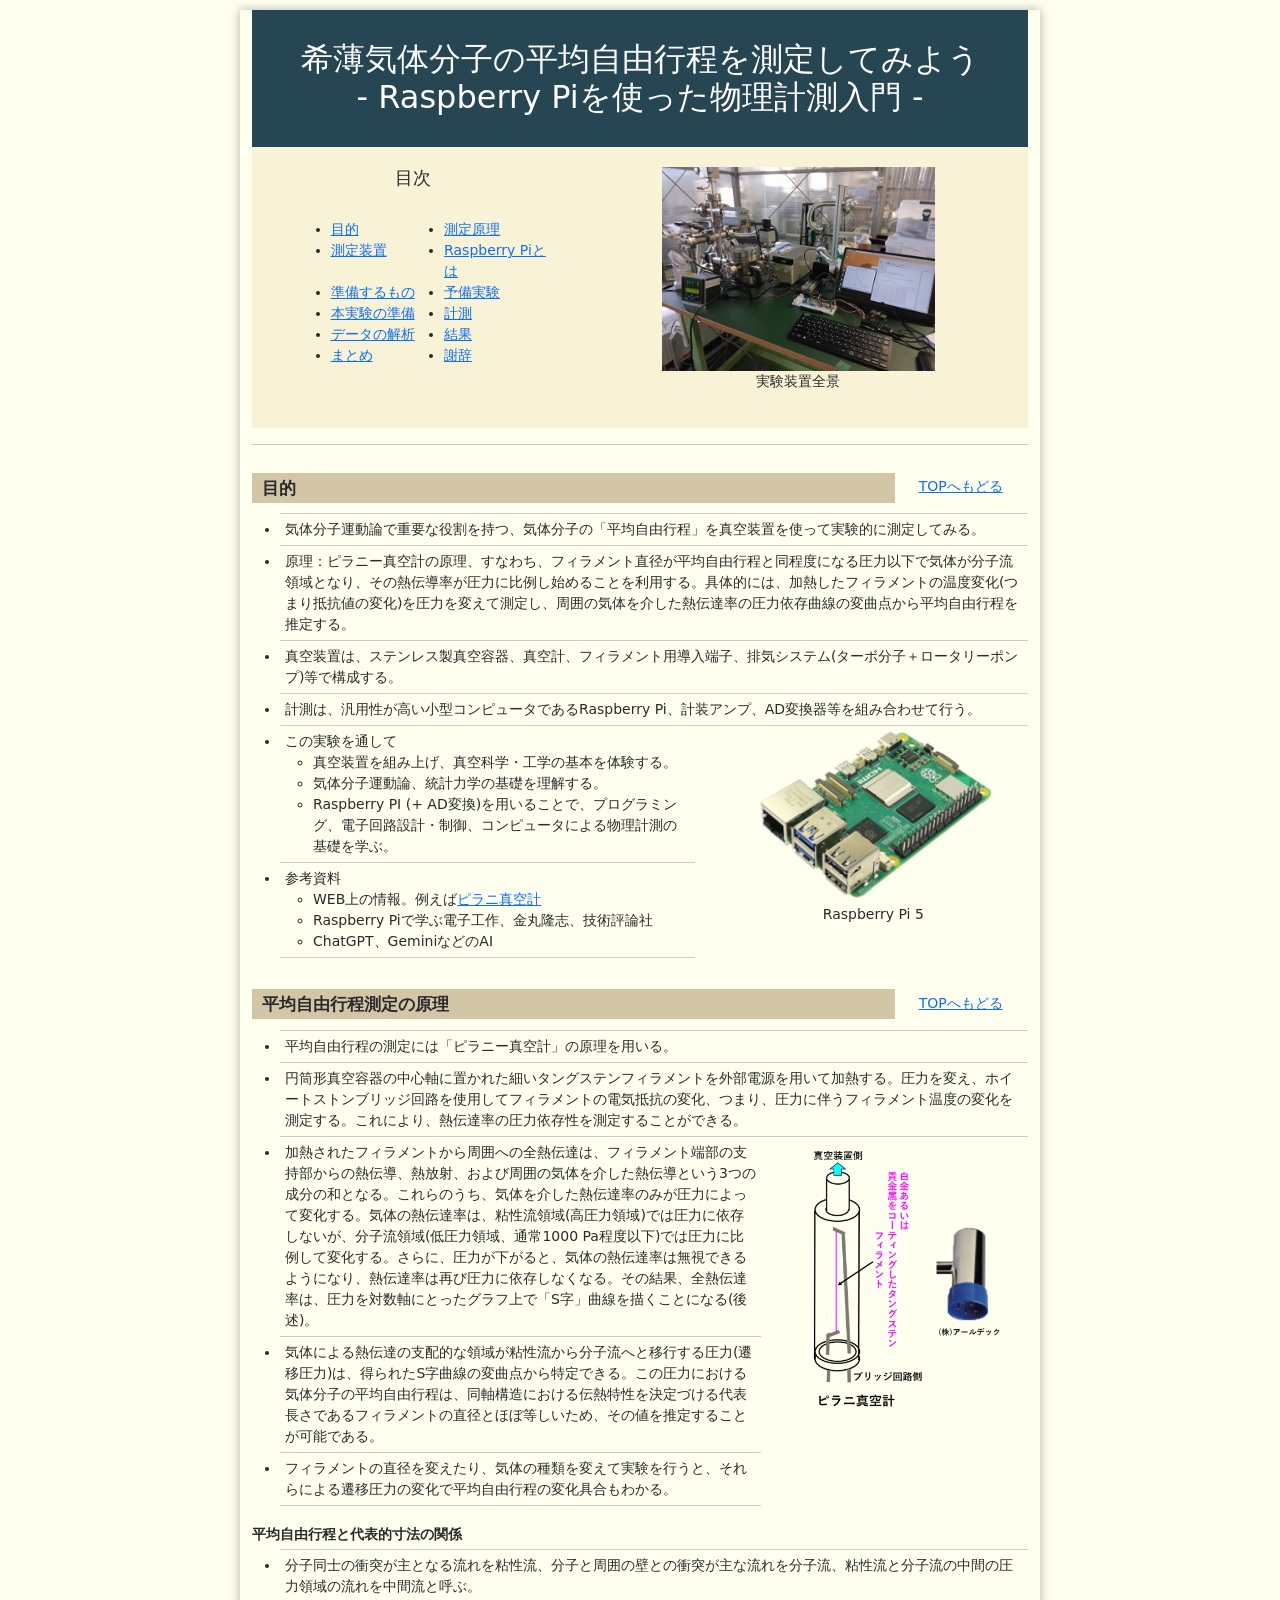
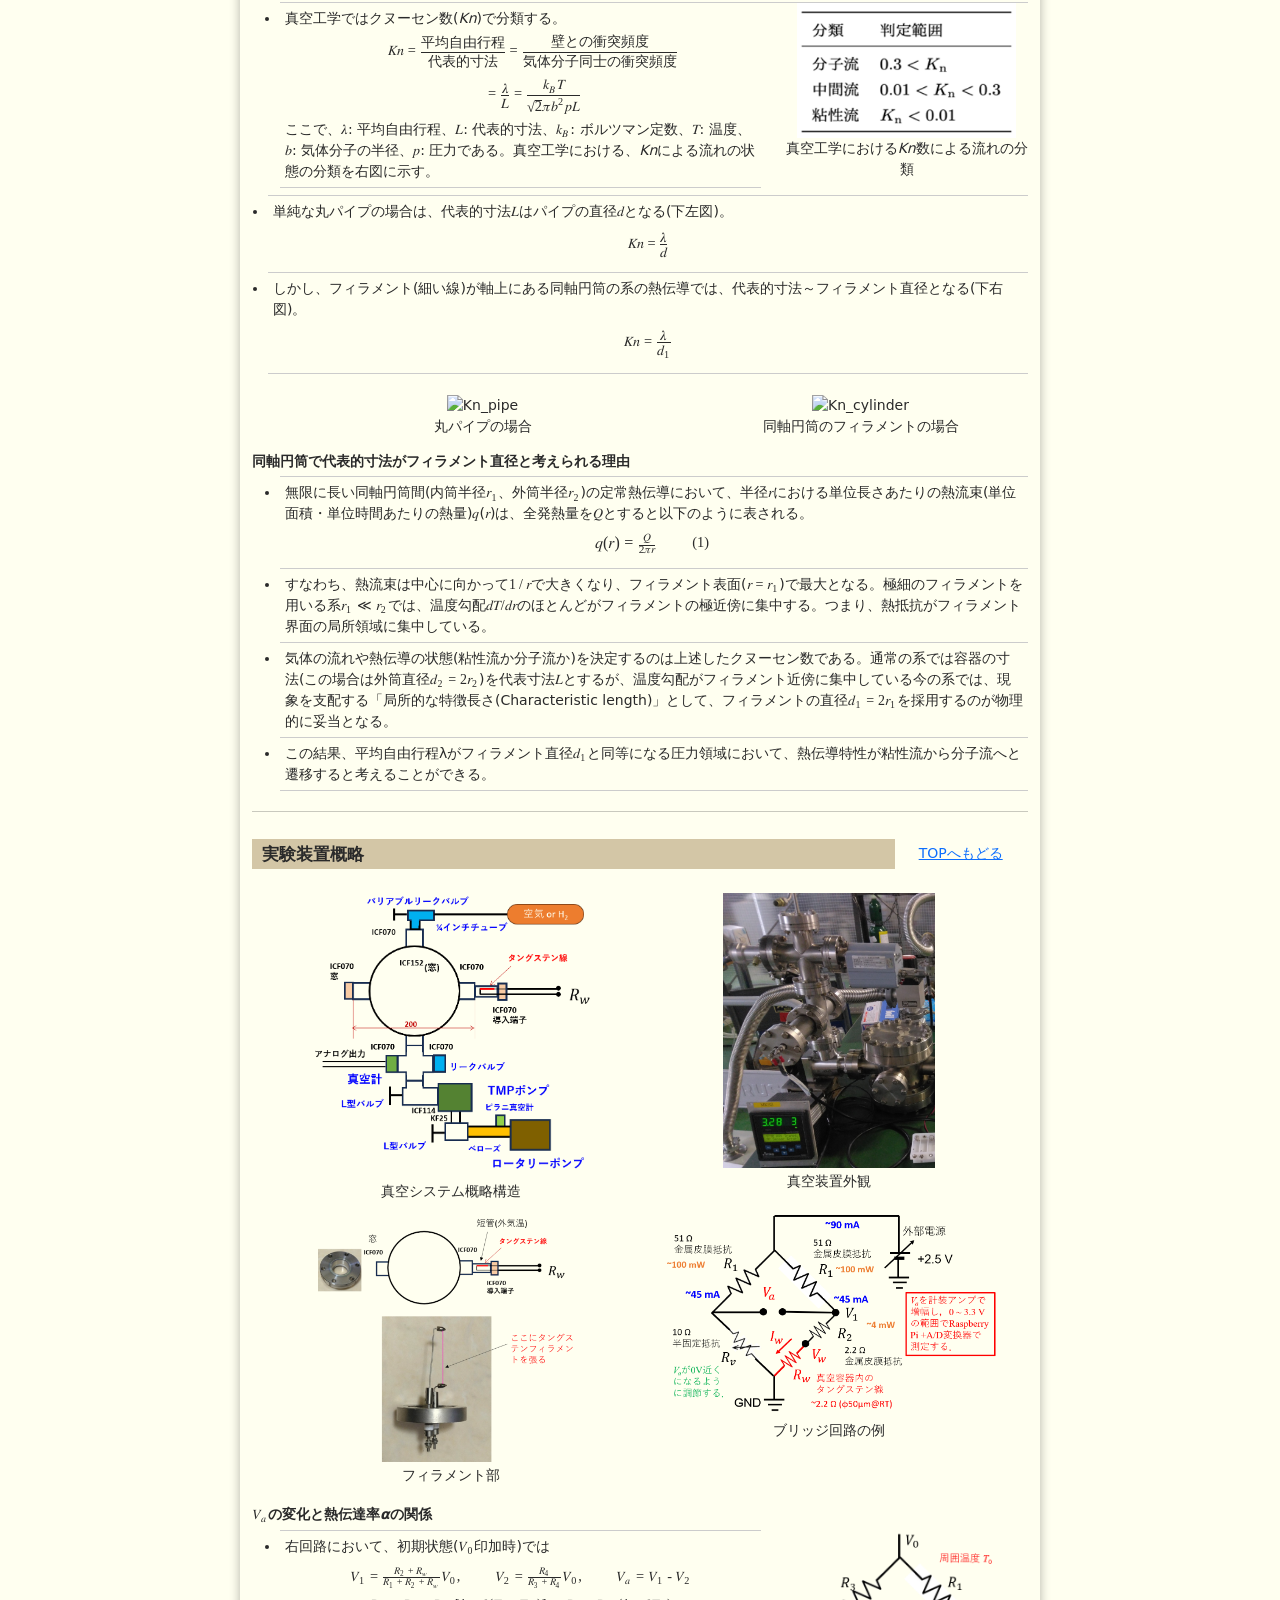
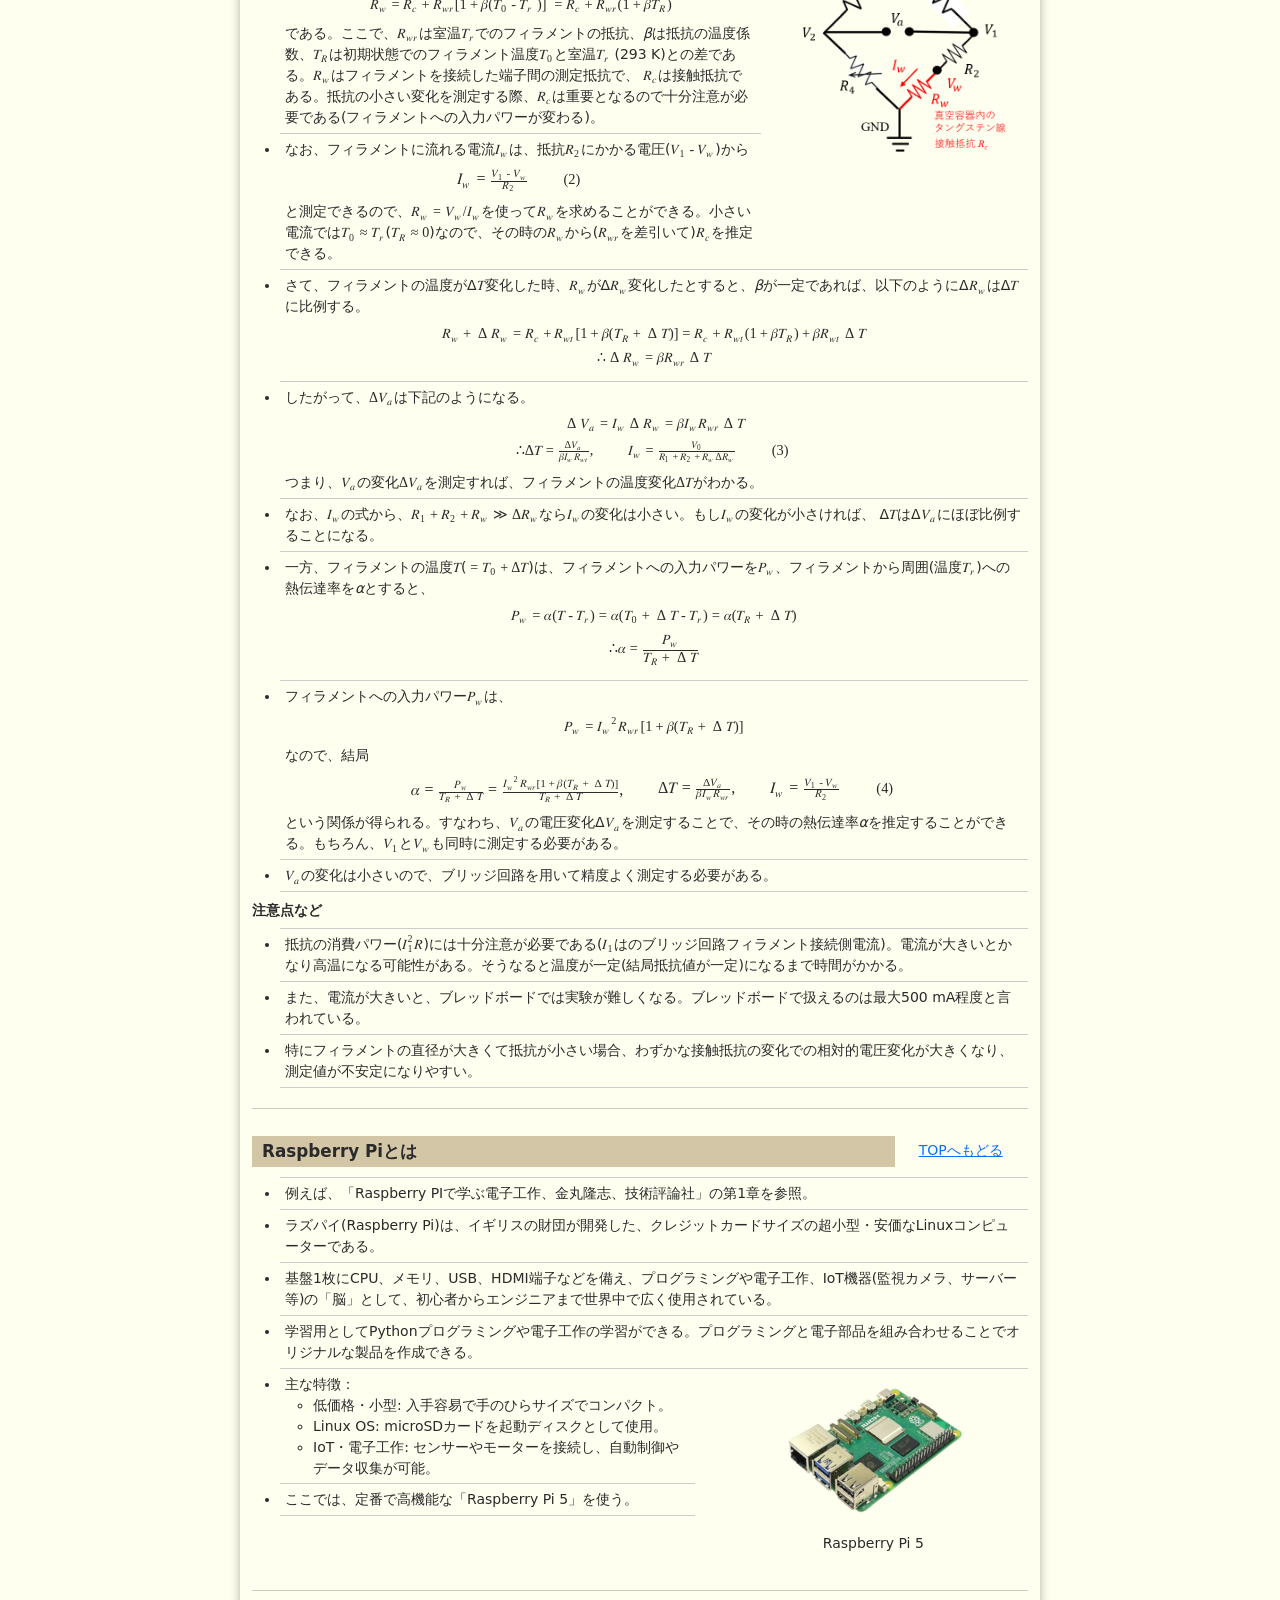
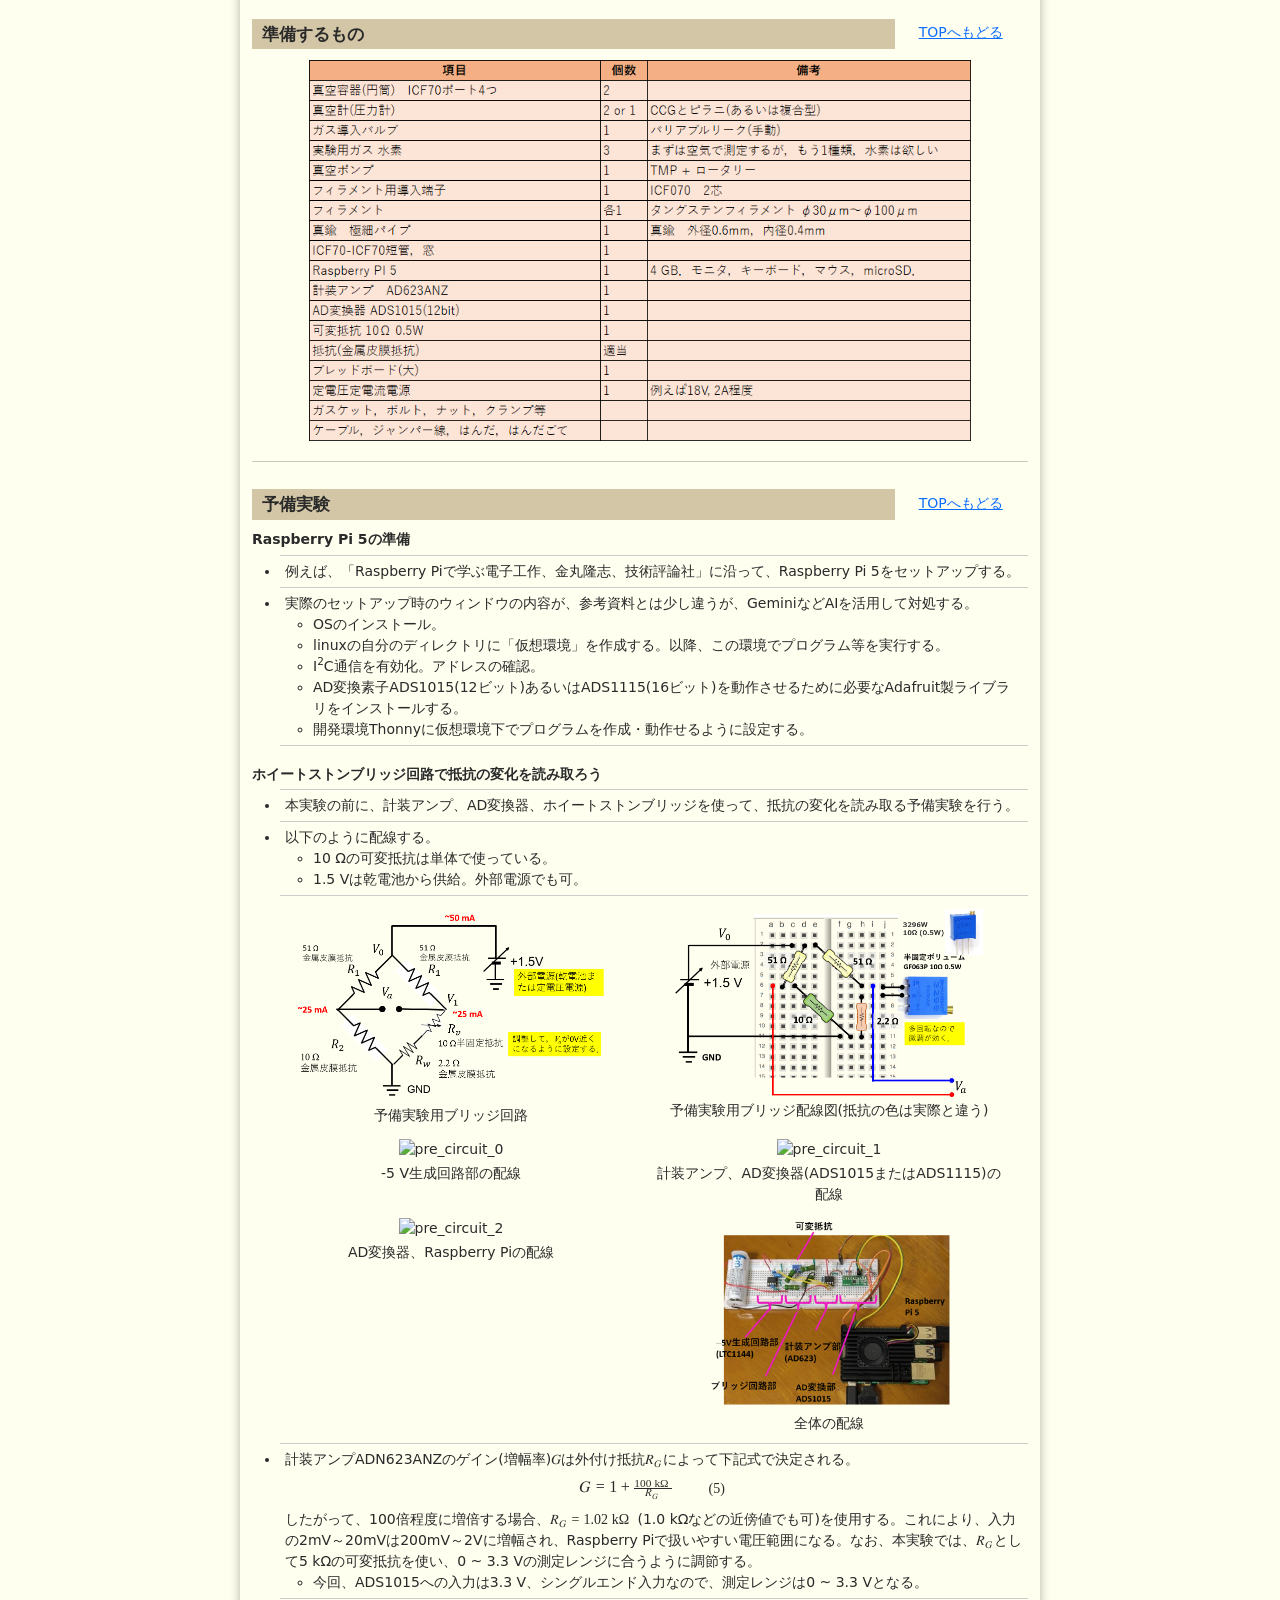
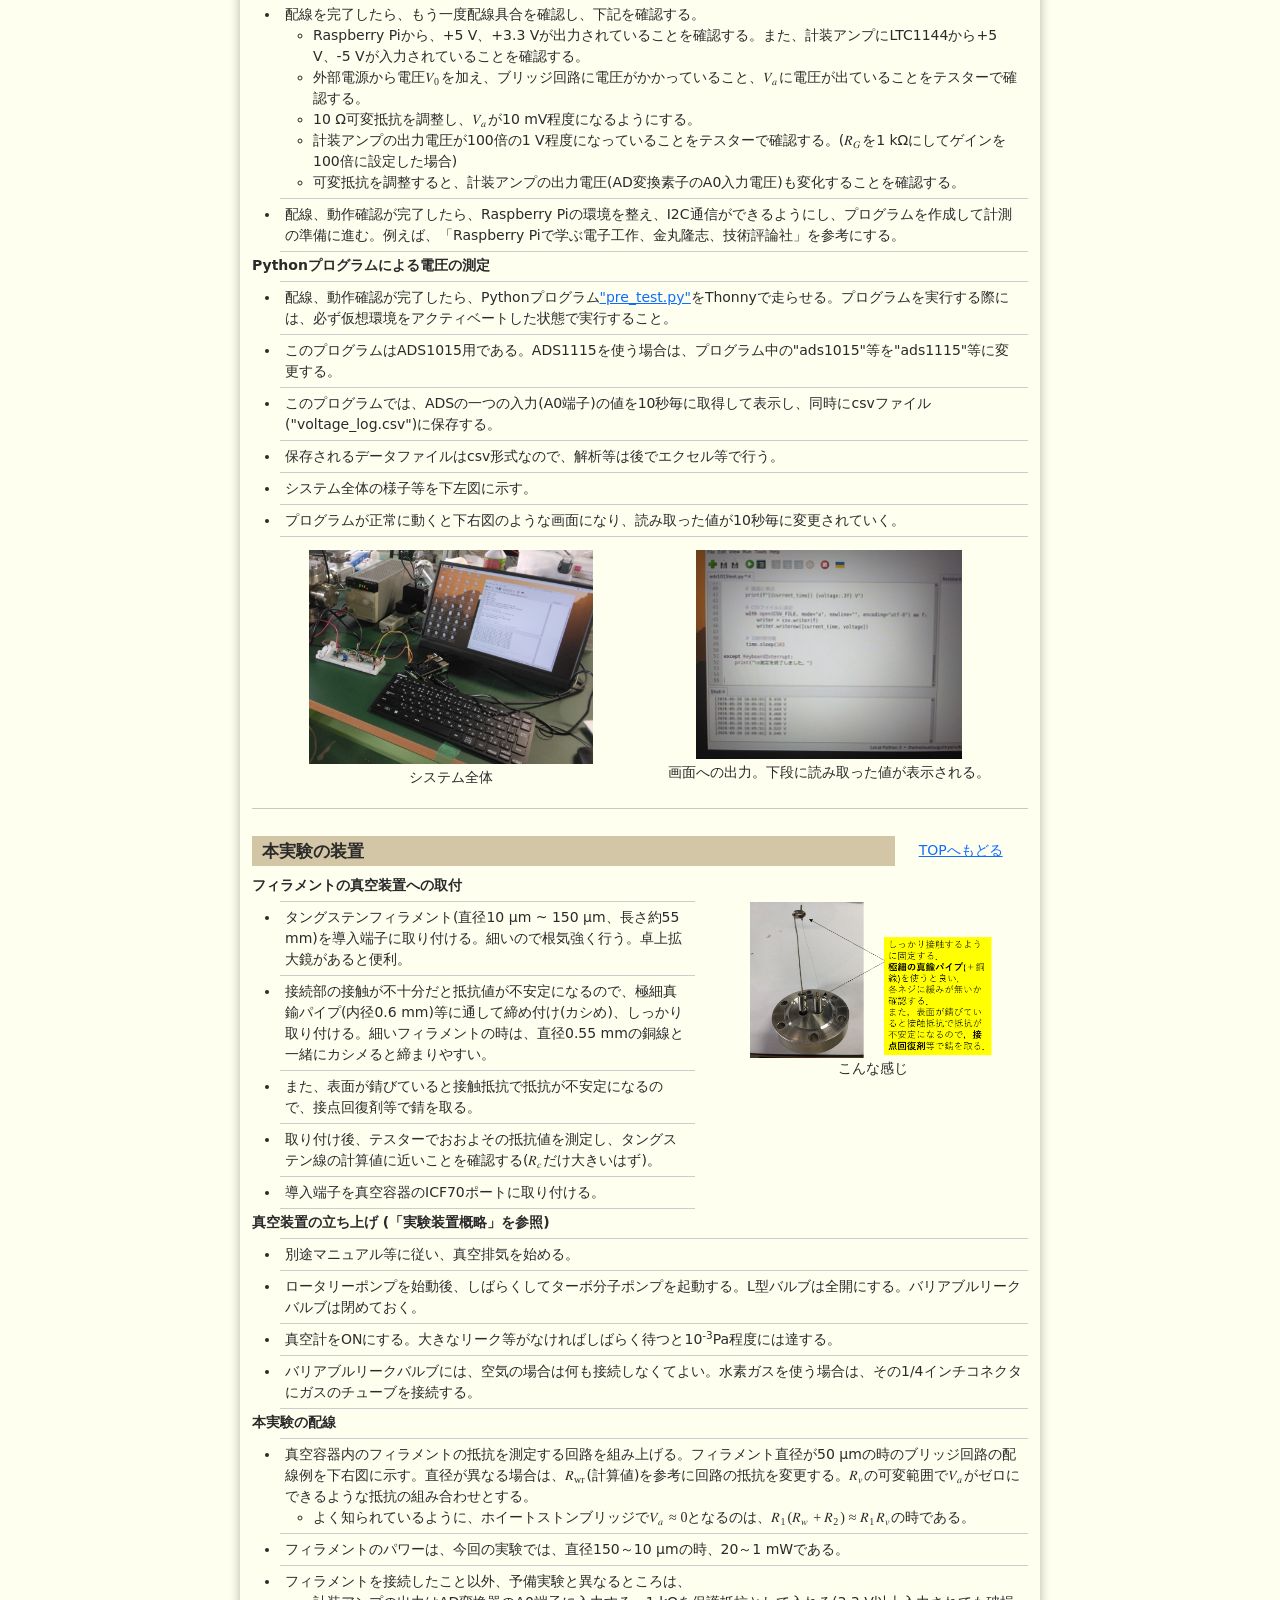
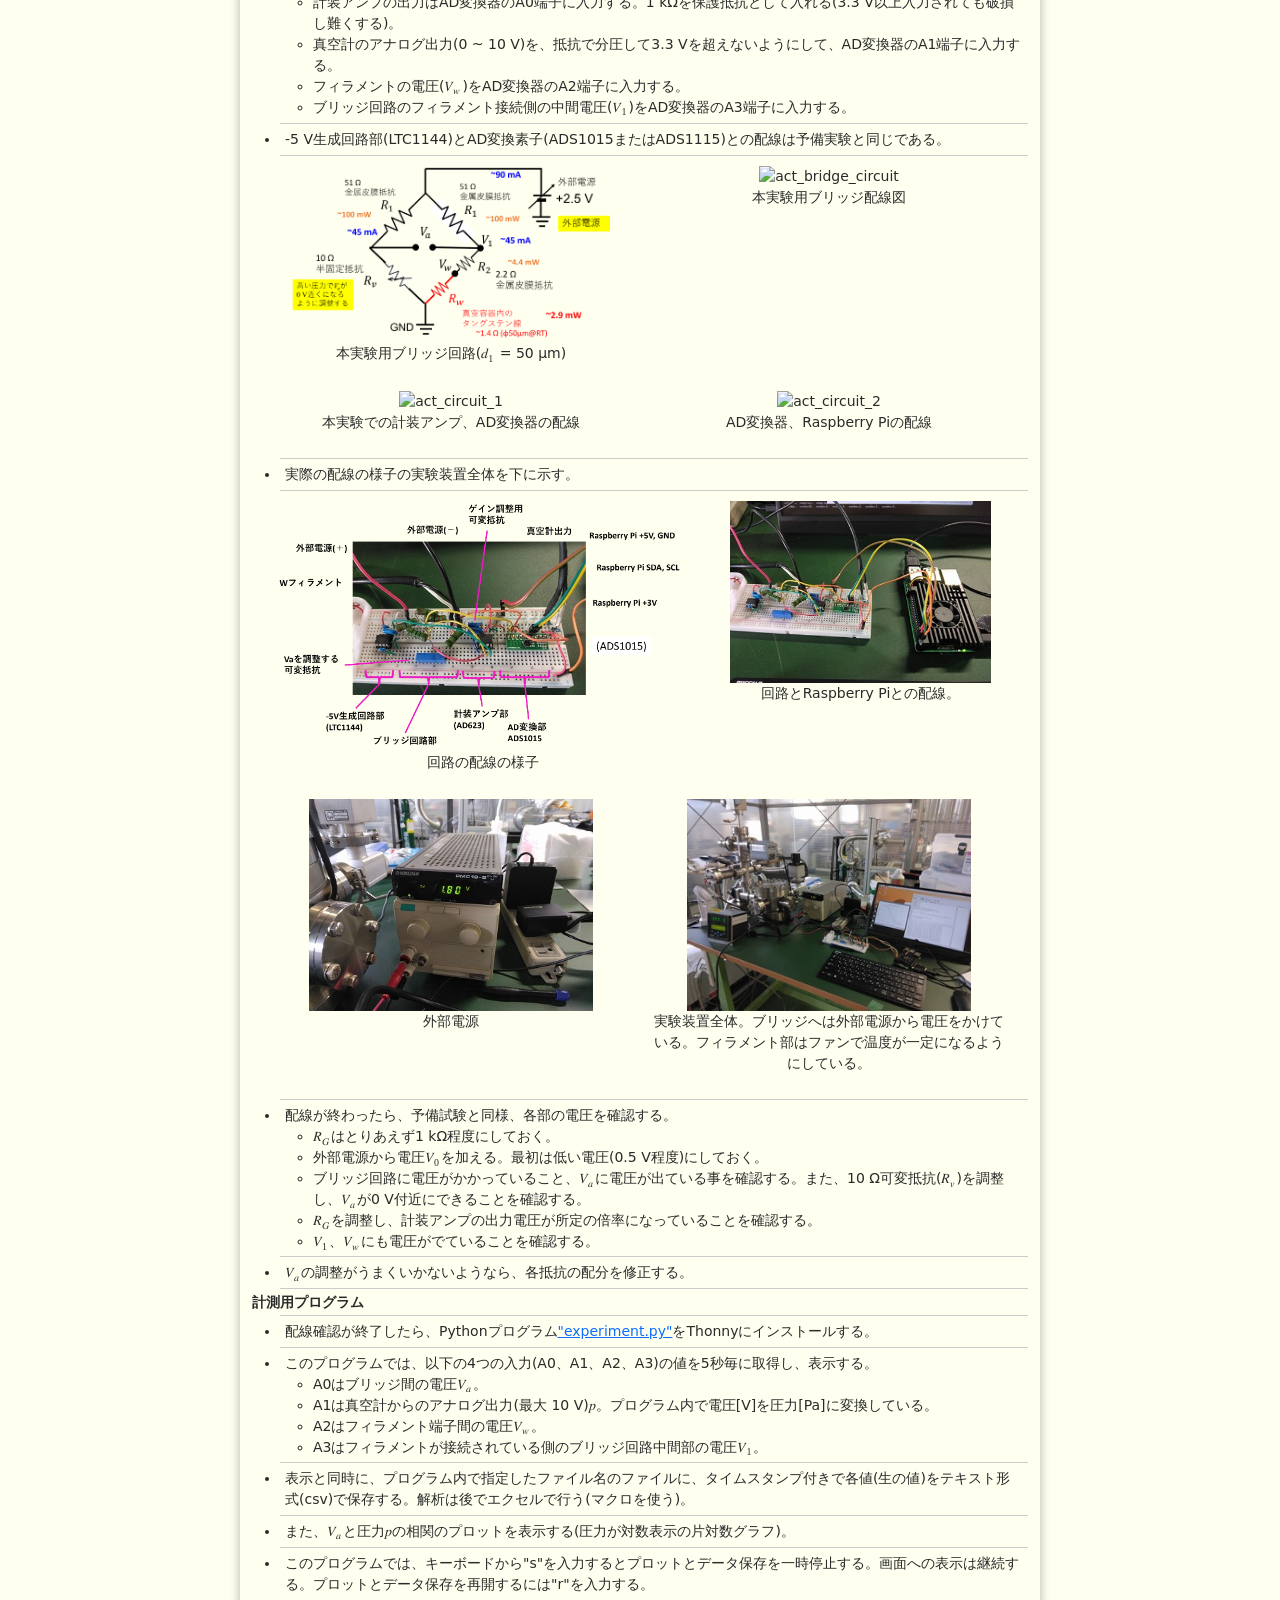
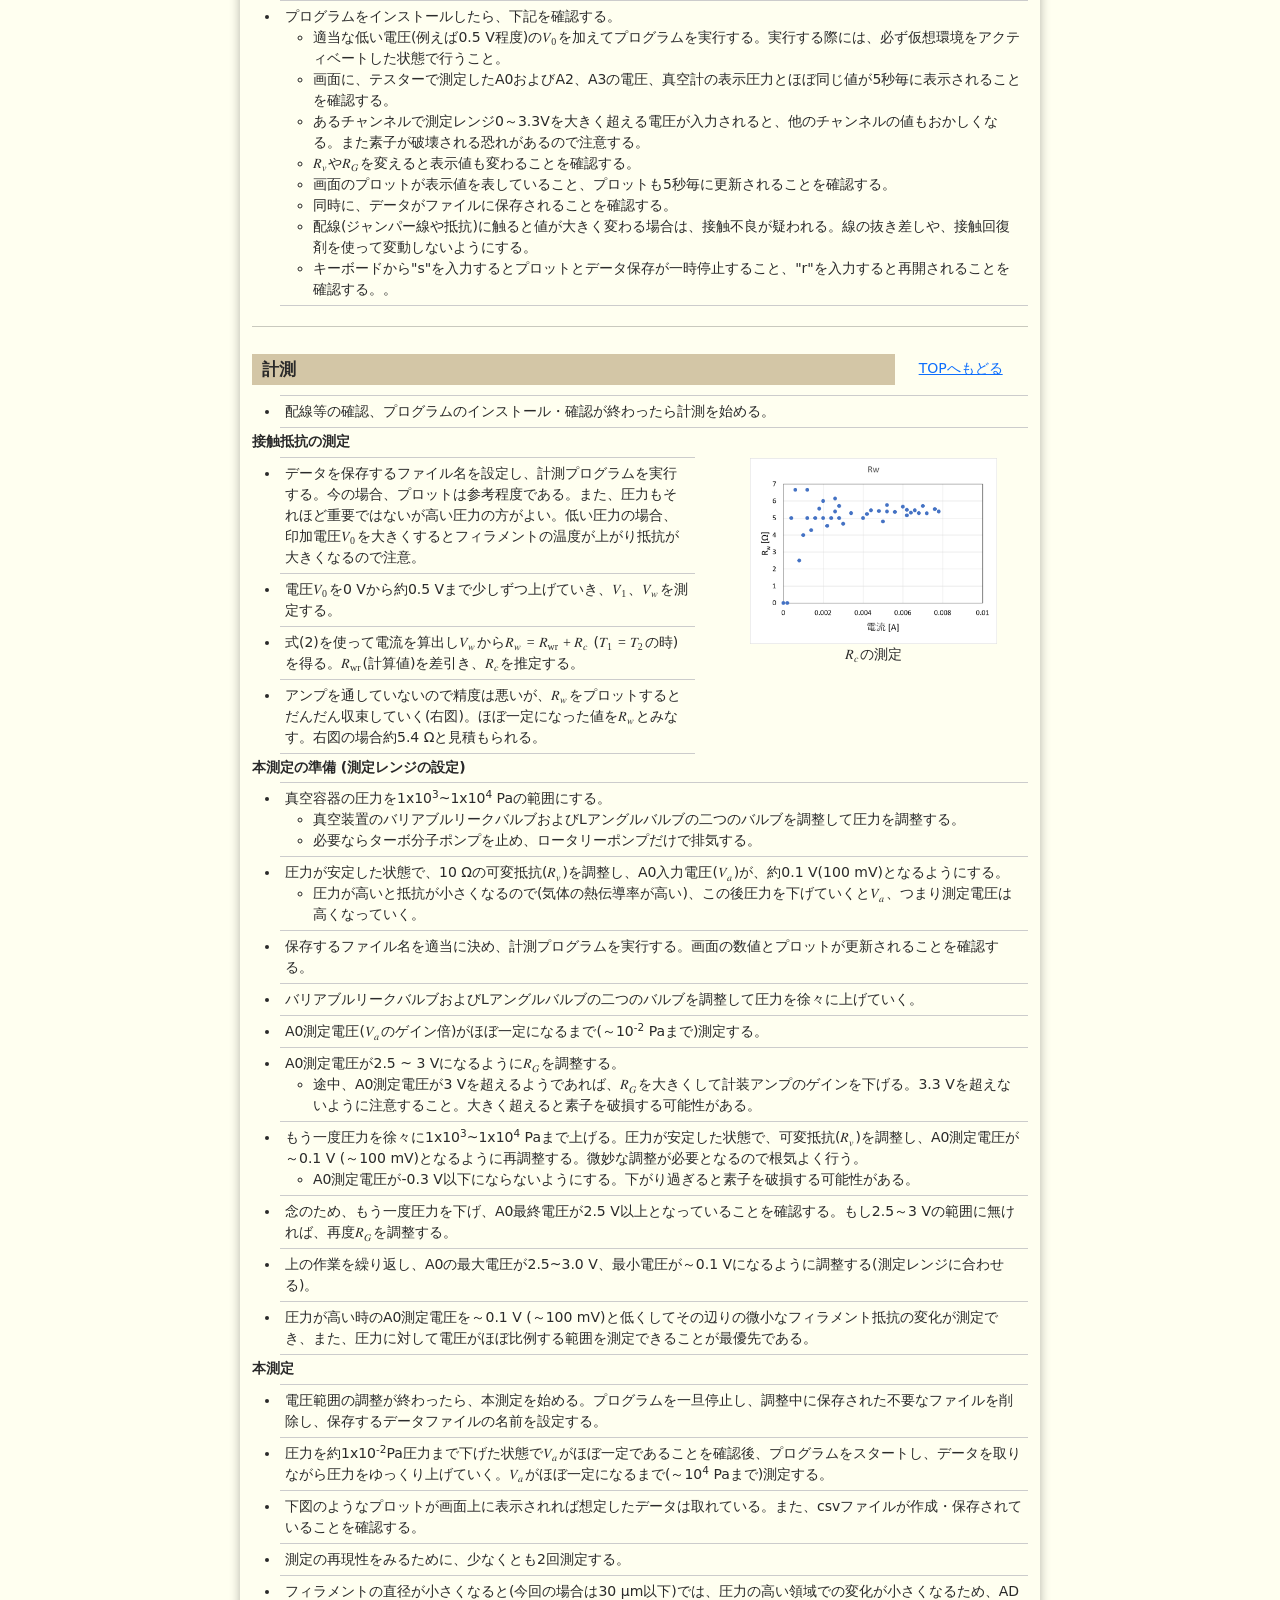
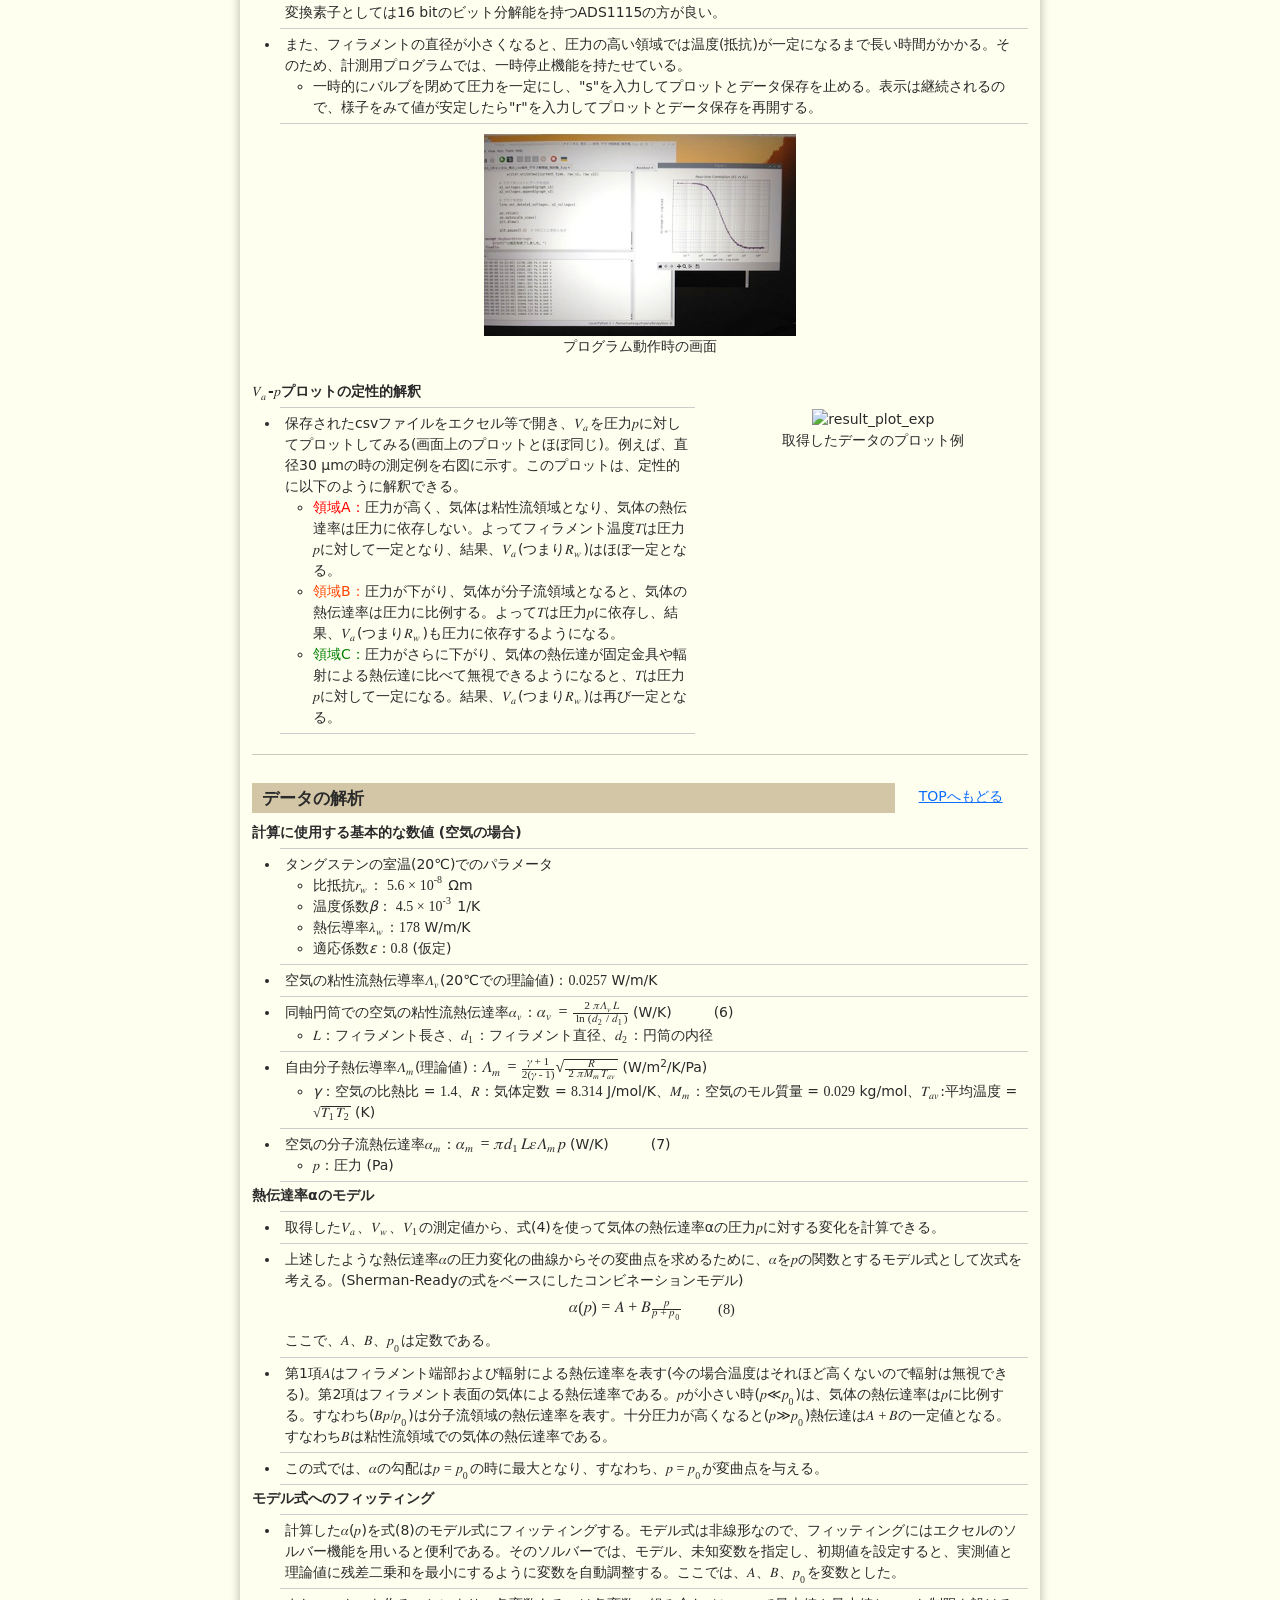
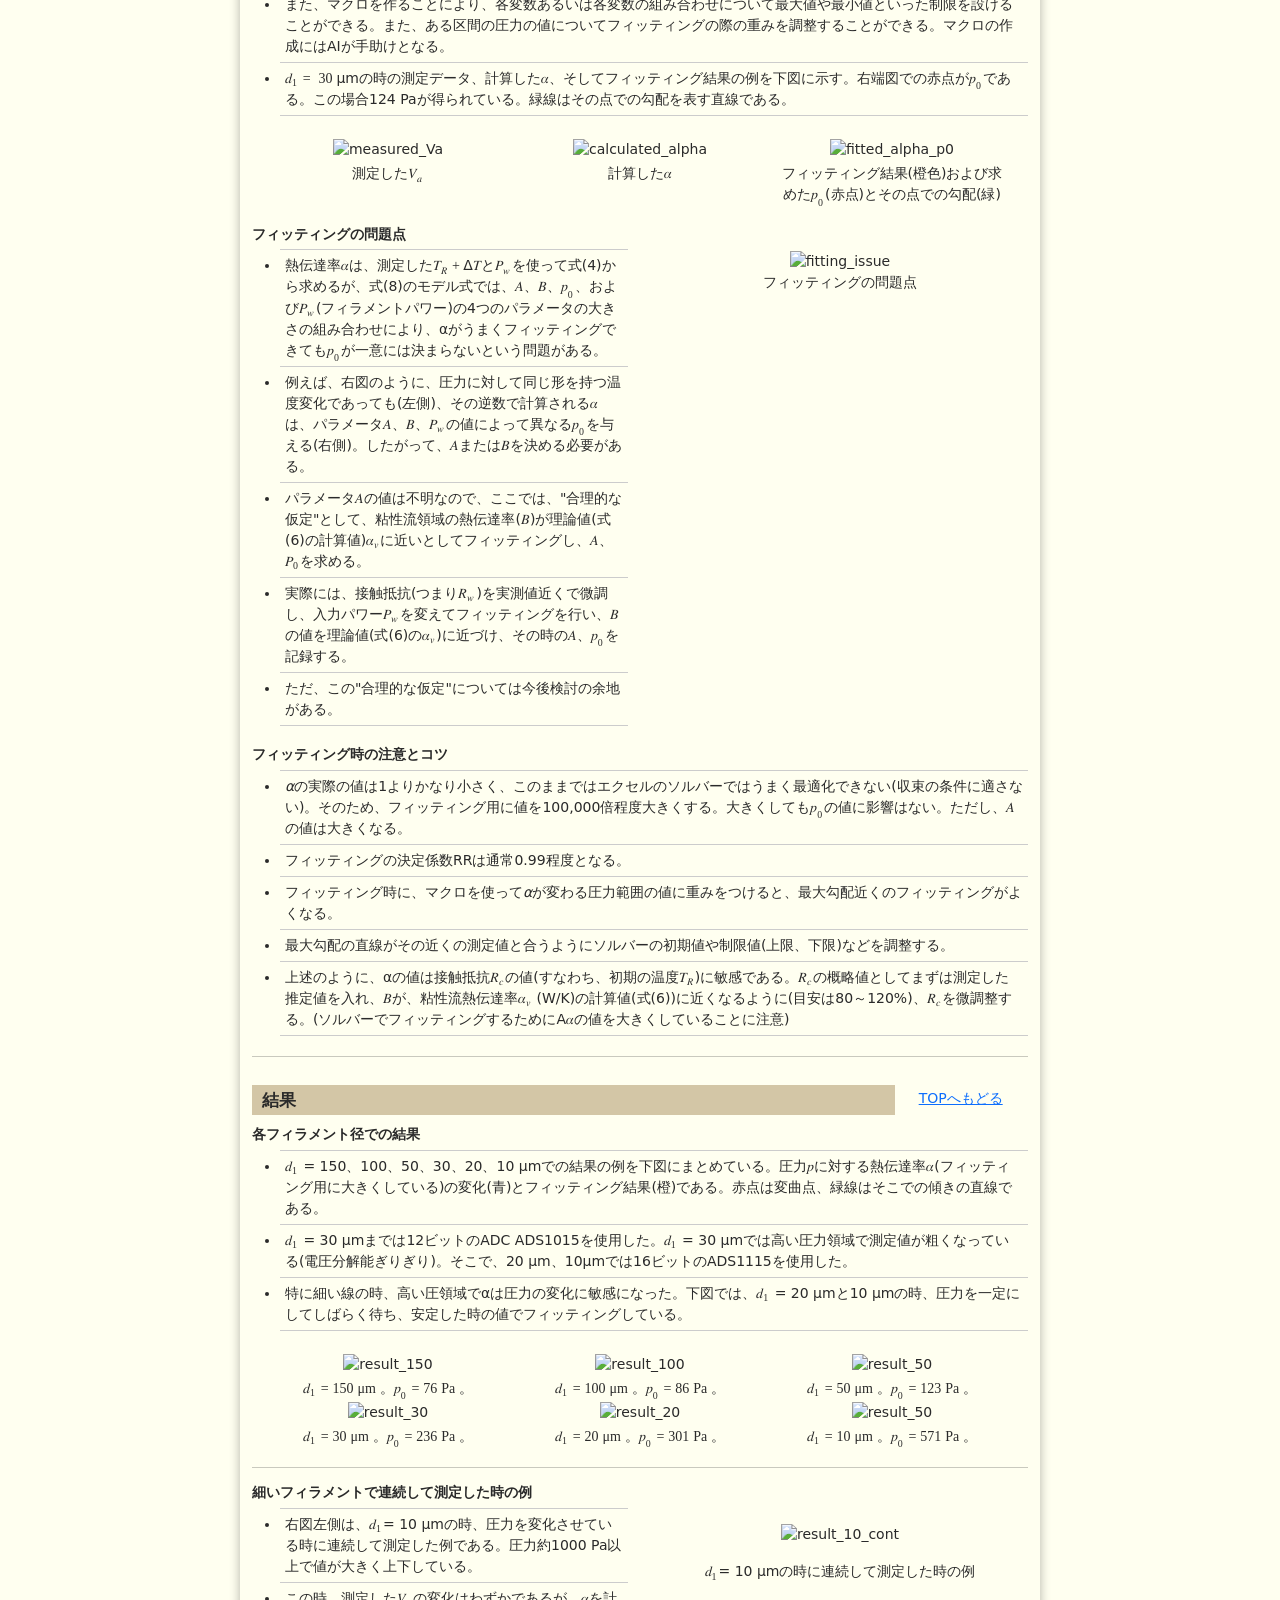
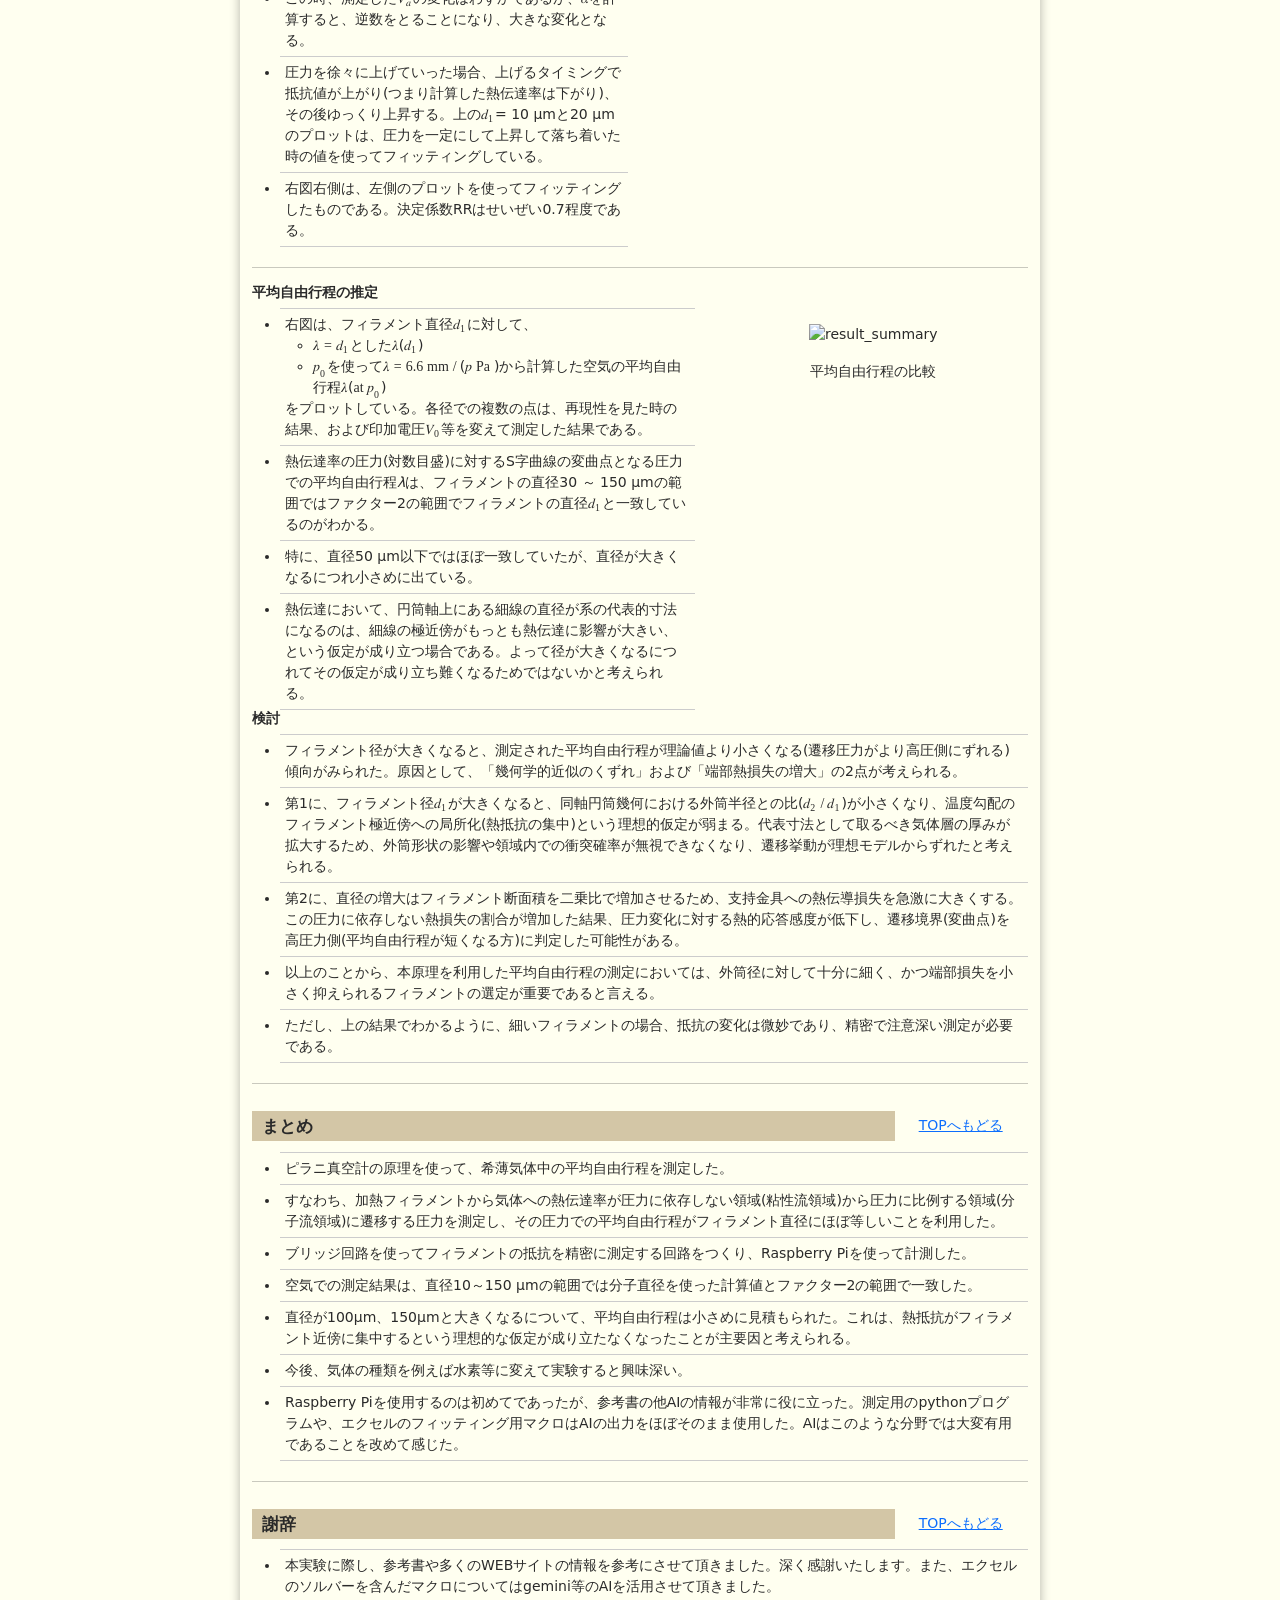
==== commit afca6910: "Add files via upload" ====
--- a/index.html
+++ b/index.html
@@ -104,7 +104,7 @@
                     <div class="row">
                         <div class="col-sm-8">
                             <ul>
-                                <li>加熱されたフィラメントから周囲への全熱伝達は、フィラメント端部の支持部からの熱伝導、熱放射、および周囲の気体を介した熱伝導という3つの成分の和となる。これらのうち、気体を介した熱伝達率のみが圧力によって変化する。気体の熱伝達率は、粘性流領域(高圧力領域)では圧力に依存しないが、分子流領域(低圧力領域、通常1000 Pa以下)では圧力に比例して変化する。さらに、圧力が下がると、気体の熱伝達率は無視できるようになり、熱伝達率は再び圧力に依存しなくなる。その結果、全熱伝達率は、圧力を対数軸にとったグラフ上で「S字」曲線を描くことになる。</li>
+                                <li>加熱されたフィラメントから周囲への全熱伝達は、フィラメント端部の支持部からの熱伝導、熱放射、および周囲の気体を介した熱伝導という3つの成分の和となる。これらのうち、気体を介した熱伝達率のみが圧力によって変化する。気体の熱伝達率は、粘性流領域(高圧力領域)では圧力に依存しないが、分子流領域(低圧力領域、通常1000 Pa程度以下)では圧力に比例して変化する。さらに、圧力が下がると、気体の熱伝達率は無視できるようになり、熱伝達率は再び圧力に依存しなくなる。その結果、全熱伝達率は、圧力を対数軸にとったグラフ上で「S字」曲線を描くことになる(後述)。</li>
                                 <li>気体による熱伝達の支配的な領域が粘性流から分子流へと移行する圧力(遷移圧力)は、得られたS字曲線の変曲点から特定できる。この圧力における気体分子の平均自由行程は、同軸構造における伝熱特性を決定づける代表長さであるフィラメントの直径とほぼ等しいため、その値を推定することが可能である。</li>
                                 <li>フィラメントの直径を変えたり、気体の種類を変えて実験を行うと、それらによる遷移圧力の変化で平均自由行程の変化具合もわかる。</li>
                             </ul>
@@ -136,7 +136,7 @@
                         </div>
                         <div class="col-sm-4 align-center">
                             <img src="imgs/Kn_table.png" alt="Kn_table" width="90%">
-                            <p style="text-align:center;">工学における分類</p>
+                            <p style="text-align:center;">真空工学における<i>Kn</i>数による流れの分類</p>
                         </div>
                     </div>
                     <div class="row">
@@ -161,11 +161,11 @@
                 <section class="parag2">
                     <div style="margin: 0 10px;" class="row">
                         <div class="col-sm-7 align-center">
-                            <img src="imgs/Kn_pipe.png" alt="Kn_pipe" width="90%">
+                            <img src="imgs/Kn_pipe_t.png" alt="Kn_pipe" width="90%">
                             <p style="text-align:center;">丸パイプの場合</p>
                         </div>
                         <div class="col-sm-5 align-center">
-                            <img src="imgs/Kn_cylinder.png" alt="Kn_cylinder" width="90%">
+                            <img src="imgs/Kn_cylinder_t.png" alt="Kn_cylinder" width="90%">
                             <p style="text-align:center;">同軸円筒のフィラメントの場合</p>
                         </div>
                     </div>
@@ -254,7 +254,7 @@
                                         <mo>(2)</mo>
                                     </math>
                                 </div>
-                                と測定できるので、<math><msub><mi>R</mi><mi>w</mi></msub><mo>=</mo><msub><mi>V</mi><mi>w</mi></msub><mo lspace="0" rspace="0">/</mo><msub><mi>I</mi><mi>w</mi></msub></math>を使って<math><msub><mi>R</mi><mi>w</mi></msub></math>を求めることができる。小さい電流では<math><msub><mi>T</mi><mn>0</mn></msub><mo>&asymp;</mo><msub><mi>T</mi><mi>r</mi></msub></math>なので、その時の<math><msub><mi>R</mi><mi>w</mi></msub></math>から(<math><msub><mi>R</mi><mrow><mi>w</mi><mi>r</mi></mrow></msub></math>を差引いて)<math><msub><mi>R</mi><mi>c</mi></msub></math>を推定できる。
+                                と測定できるので、<math><msub><mi>R</mi><mi>w</mi></msub><mo>=</mo><msub><mi>V</mi><mi>w</mi></msub><mo lspace="0" rspace="0">/</mo><msub><mi>I</mi><mi>w</mi></msub></math>を使って<math><msub><mi>R</mi><mi>w</mi></msub></math>を求めることができる。小さい電流では<math><msub><mi>T</mi><mn>0</mn></msub><mo>&asymp;</mo><msub><mi>T</mi><mi>r</mi></msub></math>(<math><msub><mi>T</mi><mi>R</mi></msub><mo>&asymp;</mo><mn>0</mn></math>)なので、その時の<math><msub><mi>R</mi><mi>w</mi></msub></math>から(<math><msub><mi>R</mi><mrow><mi>w</mi><mi>r</mi></mrow></msub></math>を差引いて)<math><msub><mi>R</mi><mi>c</mi></msub></math>を推定できる。
                                 </li>
                             </ul>
                         </div>
@@ -263,7 +263,7 @@
                         </div>
                     </div>
                     <ul>
-                        <li>さて、フィラメントの温度がΔ<math><mi>T</mi></math>変化した時、<math><msub><mi>R</mi><mi>w</mi></msub></math>がΔ<math><msub><mi>R</mi><mi>w</mi></msub></math>変化したとすると、<i>β</i>が一定であれば、以下のように、Δ<math><msub><mi>R</mi><mi>w</mi></msub></math>はΔ<math><mi>T</mi></math>に比例する。
+                        <li>さて、フィラメントの温度がΔ<math><mi>T</mi></math>変化した時、<math><msub><mi>R</mi><mi>w</mi></msub></math>がΔ<math><msub><mi>R</mi><mi>w</mi></msub></math>変化したとすると、<i>β</i>が一定であれば、以下のようにΔ<math><msub><mi>R</mi><mi>w</mi></msub></math>はΔ<math><mi>T</mi></math>に比例する。
                         <div style="margin: 10px;">
                             <math display="block" style="font-size: 0.9rem;">
                                 <msub><mi>R</mi><mi>w</mi></msub><mo>+</mo><mo>Δ</mo><msub><mi>R</mi><mi>w</mi></msub><mo>=</mo><msub><mi>R</mi><mi>c</mi></msub><mo>+</mo><msub><mi>R</mi><mrow><mi>w</mi><mi>t</mi></mrow></msub><mo>[</mo><mn>1</mn><mo>+</mo><mi>β</mi><mo>(</mo><msub><mi>T</mi><mi>R</mi></msub><mo>+</mo><mo>Δ</mo><mi>T</mi><mo>)</mo><mo>]</mo><mo>=</mo><msub><mi>R</mi><mi>c</mi></msub><mo>+</mo><msub><mi>R</mi><mrow><mi>w</mi><mi>t</mi></mrow></msub><mo>(</mo><mn>1</mn><mo>+</mo><mi>β</mi><msub><mi>T</mi><mi>R</mi></msub><mo>)</mo><mo>+</mo><mi>β</mi><msub><mi>R</mi><mrow><mi>w</mi><mi>t</mi></mrow></msub><mo>Δ</mo><mi>T</mi>
@@ -293,10 +293,10 @@
                             </math>
                         </div>
                         つまり、<math><msub><mi>V</mi><mi>a</mi></msub></math>の変化<math><mo lspace="0" rspace="0">Δ</mo><msub><mi>V</mi><mi>a</mi></msub></math>を測定すれば、フィラメントの温度変化<math><mo lspace="0" rspace="0">Δ</mo><mi>T</mi></math>がわかる。</li>
-                        <li>なお、<math><msub><mi>I</mi><mi>w</mi></msub></math>の式から、<math><msub><mi>R</mi><mn>1</mn></msub><mo>+</mo><msub><mi>R</mi><mn>2</mn></msub><mo>+</mo><msub><mi>R</mi><mi>w</mi></msub><mo>&Gt;</mo><mo lspace="0" rspace="0">Δ</mo><msub><mi>R</mi><mi>w</mi></msub></math>なら<math><msub><mi>I</mi><mi>w</mi></msub></math>の変化は小さい。 もし<math><msub><mi>I</mi><mi>w</mi></msub></math>の変化が小さければ、 <math><mo>Δ</mo><mo>T</mo></math>は<math><mo>Δ</mo><msub><mi>V</mi><mi>a</mi></msub></math>にほぼ比例することになる。</li>
-                    </ul>
-                    <ul>
-                        <li>一方、フィラメントの温度<math><mi>T</mi></math>(<math><mo>=</mo><msub><mi>T</mi><mn>0</mn></msub><mo>+</mo><mo>Δ</mo><mi>T</mi></math>)は、フィラメントへの入力パワーを<math><msub><mi>P</mi><mi>w</mi></msub></math>、フィラメントから周囲(温度<math><msub><mi>T</mi><mi>r</mi></msub></math>)への熱伝達率を<i>α</i>とすると、
+                        <li>なお、<math><msub><mi>I</mi><mi>w</mi></msub></math>の式から、<math><msub><mi>R</mi><mn>1</mn></msub><mo>+</mo><msub><mi>R</mi><mn>2</mn></msub><mo>+</mo><msub><mi>R</mi><mi>w</mi></msub><mo>&Gt;</mo><mo lspace="0" rspace="0">Δ</mo><msub><mi>R</mi><mi>w</mi></msub></math>なら<math><msub><mi>I</mi><mi>w</mi></msub></math>の変化は小さい。もし<math><msub><mi>I</mi><mi>w</mi></msub></math>の変化が小さければ、 Δ<math><mi>T</mi></math>はΔ<math><msub><mi>V</mi><mi>a</mi></msub></math>にほぼ比例することになる。</li>
+                    </ul>
+                    <ul>
+                        <li>一方、フィラメントの温度<math><mi>T</mi></math>(<math><mo>=</mo><msub><mi>T</mi><mn>0</mn></msub><mo>+</mo><mo lspace="0" rspace="0">Δ</mo><mi>T</mi></math>)は、フィラメントへの入力パワーを<math><msub><mi>P</mi><mi>w</mi></msub></math>、フィラメントから周囲(温度<math><msub><mi>T</mi><mi>r</mi></msub></math>)への熱伝達率を<i>α</i>とすると、
                         <div style="margin: 10px;">
                             <math display="block" style="font-size: 0.9rem;">
                                 <msub><mi>P</mi><mi>w</mi></msub><mo>=</mo><mi>α</mi><mo>(</mo><mi>T</mi><mo>-</mo><msub><mi>T</mi><mi>r</mi></msub><mo>)</mo><mo>=</mo><mi>α</mi><mo>(</mo><msub><mi>T</mi><mn>0</mn></msub><mo>+</mo><mo>Δ</mo><mi>T</mi><mo>-</mo><msub><mi>T</mi><mi>r</mi></msub><mo>)</mo><mo>=</mo><mi>α</mi><mo>(</mo><msub><mi>T</mi><mi>R</mi></msub><mo>+</mo><mo>Δ</mo><mi>T</mi><mo>)</mo>
@@ -329,7 +329,7 @@
                                 <mo>(4)</mo>
                             </math>
                         </div>
-                        という関係が得られる。すなわち、<math><msub><mi>V</mi><mi>a</mi></msub></math>の電圧変化<math><mo>Δ</mo><msub><mi>V</mi><mi>a</mi></msub></math>を測定することで、その時の熱伝達率<i>α</i>を推定することができる。もちろん、<math><msub><mi>V</mi><mn>1</mn></msub></math>と<math><msub><mi>V</mi><mi>w</mi></msub></math>も同時に測定する必要がある。</li>
+                        という関係が得られる。すなわち、<math><msub><mi>V</mi><mi>a</mi></msub></math>の電圧変化Δ<math><msub><mi>V</mi><mi>a</mi></msub></math>を測定することで、その時の熱伝達率<i>α</i>を推定することができる。もちろん、<math><msub><mi>V</mi><mn>1</mn></msub></math>と<math><msub><mi>V</mi><mi>w</mi></msub></math>も同時に測定する必要がある。</li>
                         <li><math><msub><mi>V</mi><mi>a</mi></msub></math>の変化は小さいので、ブリッジ回路を用いて精度よく測定する必要がある。</li>
                     </ul>
                     <h2 style="margin: 10px 0px;">注意点など</h2>
@@ -353,10 +353,10 @@
                         </div>
                     </div>
                     <ul>
-                        <li>例えば、「Raspberry PIで学ぶ電子工作、金丸隆志、技術評論社」の第1章参照。</li>
+                        <li>例えば、「Raspberry PIで学ぶ電子工作、金丸隆志、技術評論社」の第1章を参照。</li>
                         <li>ラズパイ(Raspberry Pi)は、イギリスの財団が開発した、クレジットカードサイズの超小型・安価なLinuxコンピューターである。</li>
                         <Li>基盤1枚にCPU、メモリ、USB、HDMI端子などを備え、プログラミングや電子工作、IoT機器(監視カメラ、サーバー等)の「脳」として、初心者からエンジニアまで世界中で広く使用されている。</Li>
-                        <li>学習用として、Pythonプログラミングや電子工作の学習ができる。プログラミングと電子部品を組み合わせて、オリジナルな製品を作成できる。</li>
+                        <li>学習用としてPythonプログラミングや電子工作の学習ができる。プログラミングと電子部品を組み合わせることでオリジナルな製品を作成できる。</li>
                     </ul>
                     <div class="row">
                         <div class="col-sm-7">
@@ -368,7 +368,7 @@
                                     <li>IoT・電子工作: センサーやモーターを接続し、自動制御やデータ収集が可能。</li>
                                 </ul>
                                 </li>
-                                <li>ここでは、定番で高機能な「Raspberry PI 5」を使う。</li>
+                                <li>ここでは、定番で高機能な「Raspberry Pi 5」を使う。</li>
                             </ul>
                         </div>
                         <div class="col-sm-5 align-center">
@@ -424,7 +424,7 @@
                 <section class="parag3">
                     <h2>ホイートストンブリッジ回路で抵抗の変化を読み取ろう</h2>
                     <ul>
-                        <li>本実験の前に、計装アンプ、AD変換器、ホイートストンブリッジを使って、抵抗の変化を読み取る、予備実験を行う。</li>
+                        <li>本実験の前に、計装アンプ、AD変換器、ホイートストンブリッジを使って、抵抗の変化を読み取る予備実験を行う。</li>
                         <li>以下のように配線する。
                             <ul>
                                 <li>10 Ωの可変抵抗は単体で使っている。</li>
@@ -444,17 +444,17 @@
                     </div>
                     <div style="margin: 10px 10px;" class="row">
                         <div class="col-sm-6 align-center">
-                            <img src="imgs/pre_circuit_0.png" alt="pre_circuit_0" width="80%">
+                            <img src="imgs/pre_circuit_0_t.png" alt="pre_circuit_0" width="80%">
                             <p style="text-align: center;">-5 V生成回路部の配線</p>
                         </div>
                         <div class="col-sm-6 align-center">
-                            <img src="imgs/pre_circuit_1.png" alt="pre_circuit_1" width="90%">
+                            <img src="imgs/pre_circuit_1_t.png" alt="pre_circuit_1" width="90%">
                             <p style="text-align: center;">計装アンプ、AD変換器(ADS1015またはADS1115)の配線</p>
                         </div>
                     </div>
                     <div style="margin: 10px 10px;" class="row">
                         <div class="col-sm-6 align-center">
-                            <img src="imgs/pre_circuit_2.png" alt="pre_circuit_2" width="85%">
+                            <img src="imgs/pre_circuit_2_t.png" alt="pre_circuit_2" width="85%">
                             <p style="text-align: center;">AD変換器、Raspberry Piの配線</p>
                         </div>
                         <div class="col-sm-6 align-center">
@@ -475,7 +475,7 @@
                         </div>
                         したがって、100倍程度に増倍する場合、<math><msub><mi>R</mi><mi>G</mi></msub><mo>=</mo><mn>1.02</mn><mo>kΩ</mo></math> (1.0 kΩなどの近傍値でも可)を使用する。これにより、入力の2mV～20mVは200mV～2Vに増幅され、Raspberry Piで扱いやすい電圧範囲になる。なお、本実験では、<math><msub><mi>R</mi><mi>G</mi></msub></math>として5 kΩの可変抵抗を使い、0 ~ 3.3 Vの測定レンジに合うように調節する。
                         <ul>
-                            <li>今は、ADS1015への入力は3.3 V、シングルエンド入力なので、測定レンジは0 ~ 3.3 Vとなる。</li>
+                            <li>今回、ADS1015への入力は3.3 V、シングルエンド入力なので、測定レンジは0 ~ 3.3 Vとなる。</li>
                         </ul>
                         </li>
                         <li>配線を完了したら、もう一度配線具合を確認し、下記を確認する。
@@ -494,9 +494,9 @@
                         <li>配線、動作確認が完了したら、Pythonプログラム<a href="docs/pre_test.py">"pre_test.py"</a>をThonnyで走らせる。プログラムを実行する際には、必ず仮想環境をアクティベートした状態で実行すること。</li>
                         <li>このプログラムはADS1015用である。ADS1115を使う場合は、プログラム中の"ads1015"等を"ads1115"等に変更する。</li>
                         <li>このプログラムでは、ADSの一つの入力(A0端子)の値を10秒毎に取得して表示し、同時にcsvファイル("voltage_log.csv")に保存する。</li>
-                        <li>保存されるデータファイルはcsv形式なので、解析等は後でエクセル等で簡単に行える。</li>
+                        <li>保存されるデータファイルはcsv形式なので、解析等は後でエクセル等で行う。</li>
                         <li>システム全体の様子等を下左図に示す。</li>
-                        <li>プログラムが正常に動くと下右図のような画面になり、値が10秒毎に変更されていく。</li>
+                        <li>プログラムが正常に動くと下右図のような画面になり、読み取った値が10秒毎に変更されていく。</li>
                     </ul>
                     <div style="margin: 10px 10px;" class="row">
                         <div class="col-sm-6 align-center">
@@ -526,10 +526,10 @@
                     <div class="row">
                         <div class="col-sm-7">
                             <ul>
-                                <li>タングステンフィラメント(直径10 μm ~ 150 μm、長さ約55 mm)を導入端子に取り付ける。細いので根気強く行う。</li>
+                                <li>タングステンフィラメント(直径10 μm ~ 150 μm、長さ約55 mm)を導入端子に取り付ける。細いので根気強く行う。卓上拡大鏡があると便利。</li>
                                 <li>接続部の接触が不十分だと抵抗値が不安定になるので、極細真鍮パイプ(内径0.6 mm)等に通して締め付け(カシめ)、しっかり取り付ける。細いフィラメントの時は、直径0.55 mmの銅線と一緒にカシメると締まりやすい。</li>
                                 <li>また、表面が錆びていると接触抵抗で抵抗が不安定になるので、接点回復剤等で錆を取る。</li>
-                                <li>取り付け後、テスターでおおよその抵抗値を測定し、計算値に近いことを確認する(<math><msub><mi>R</mi><mi>c</mi></msub></math>だけ大きいはず)。</li>
+                                <li>取り付け後、テスターでおおよその抵抗値を測定し、タングステン線の計算値に近いことを確認する(<math><msub><mi>R</mi><mi>c</mi></msub></math>だけ大きいはず)。</li>
                                 <li>導入端子を真空容器のICF70ポートに取り付ける。</li>
                             </ul>
                         </div>
@@ -544,16 +544,18 @@
                         <li>ロータリーポンプを始動後、しばらくしてターボ分子ポンプを起動する。L型バルブは全開にする。バリアブルリークバルブは閉めておく。</Label></li>
                         <li>真空計をONにする。大きなリーク等がなければしばらく待つと10<sup>-3</sup>Pa程度には達する。</li>
                         <li>バリアブルリークバルブには、空気の場合は何も接続しなくてよい。水素ガスを使う場合は、その1/4インチコネクタにガスのチューブを接続する。</li>
-                        <li>空気を使う場合は何も接続しなくてよい。</li>
                     </ul>
                     <h2 style="margin-top: 5px;">本実験の配線</h2>
                     <ul>
-                        <li>真空容器内のフィラメントの抵抗を測定する回路を組み上げる。フィラメント直径が50 μmの時のブリッジ回路の配線例を下右図に示す。直径が異なる場合は、<math><msub><mi>R</mi><mi><mrow>wr</mrow></mi></msub></math>(計算値)を参考に回路の抵抗を変更する。<math><msub><mi>R</mi><mi>v</mi></msub></math>の可変範囲で<math><msub><mi>V</mi><mi>a</mi></msub></math>がゼロにできるような抵抗の組み合わせとする。</li>
+                        <li>真空容器内のフィラメントの抵抗を測定する回路を組み上げる。フィラメント直径が50 μmの時のブリッジ回路の配線例を下右図に示す。直径が異なる場合は、<math><msub><mi>R</mi><mi><mrow>wr</mrow></mi></msub></math>(計算値)を参考に回路の抵抗を変更する。<math><msub><mi>R</mi><mi>v</mi></msub></math>の可変範囲で<math><msub><mi>V</mi><mi>a</mi></msub></math>がゼロにできるような抵抗の組み合わせとする。
+                        <ul>
+                            <li>よく知られているように、ホイートストンブリッジで<math><msub><mi>V</mi><mi>a</mi></msub><mo>&asymp;</mo><mn>0</mn></math>となるのは、<math><msub><mi>R</mi><mn>1</mn></msub><mo>(</mo><msub><mi>R</mi><mi>w</mi></msub><mo>+</mo><msub><mi>R</mi><mn>2</mn></msub><mo>)</mo><mo>&asymp;</mo><msub><mi>R</mi><mn>1</mn></msub><msub><mi>R</mi><mi>v</mi></msub></math>の時である。</li>
+                        </ul></li>
                         <li>フィラメントのパワーは、今回の実験では、直径150～10 μmの時、20～1 mWである。
                         </li>
                         <li>フィラメントを接続したこと以外、予備実験と異なるところは、
                             <ul>
-                                <li>計装アンプの出力はAD変換器のA0端子に入力する。1 kΩを保護抵抗として入れる。</li>
+                                <li>計装アンプの出力はAD変換器のA0端子に入力する。1 kΩを保護抵抗として入れる(3.3 V以上入力されても破損し難くする)。</li>
                                 <li>真空計のアナログ出力(0 ~ 10 V)を、抵抗で分圧して3.3 Vを超えないようにして、AD変換器のA1端子に入力する。</li>
                                 <li>フィラメントの電圧(<math><msub><mi>V</mi><mi>w</mi></msub></math>)をAD変換器のA2端子に入力する。</li>
                                 <li>ブリッジ回路のフィラメント接続側の中間電圧(<math><msub><mi>V</mi><mn>1</mn></msub></math>)をAD変換器のA3端子に入力する。</li>
@@ -567,17 +569,17 @@
                             <p style="text-align: center;">本実験用ブリッジ回路(<math><msub><mi>d</mi><mn>1</mn></msub></math> = 50 μm)</p>
                         </div>
                         <div class="col-sm-6 align-center">
-                            <img src="imgs/act_bridge_circuit.png" alt="act_bridge_circuit" width="95%">
+                            <img src="imgs/act_bridge_circuit_t.png" alt="act_bridge_circuit" width="95%">
                             <p style="text-align: center;">本実験用ブリッジ配線図</p>
                         </div>
                     </div>
                     <div style="margin: 10px 10px;" class="row">
                         <div class="col-sm-6 align-center">
-                            <img src="imgs/act_circuit_1.png" alt="act_circuit_1" width="95%">
+                            <img src="imgs/act_circuit_1_t.png" alt="act_circuit_1" width="95%">
                             <p style="text-align: center;">本実験での計装アンプ、AD変換器の配線</p>
                         </div>
                         <div class="col-sm-6 align-center">
-                            <img src="imgs/act_circuit_2.png" alt="act_circuit_2" width="95%">
+                            <img src="imgs/act_circuit_2_t.png" alt="act_circuit_2" width="95%">
                             <p style="text-align: center;">AD変換器、Raspberry Piの配線</p>
                         </div>
                     </div>
@@ -607,7 +609,7 @@
                     <ul>
                         <li style="border-bottom: none;">配線が終わったら、予備試験と同様、各部の電圧を確認する。
                         <ul>
-                            <li><math><msub><mi>R</mi><mi>G</mi></msub></math>は1 kΩ程度にしておく。</li>
+                            <li><math><msub><mi>R</mi><mi>G</mi></msub></math>はとりあえず1 kΩ程度にしておく。</li>
                             <li>外部電源から電圧<math><msub><mi>V</mi><mn>0</mn></msub></math>を加える。最初は低い電圧(0.5 V程度)にしておく。</li>
                             <li>ブリッジ回路に電圧がかかっていること、<math><msub><mi>V</mi><mi>a</mi></msub></math>に電圧が出ている事を確認する。また、10 Ω可変抵抗(<math><msub><mi>R</mi><mi>v</mi></msub></math>)を調整し、<math><msub><mi>V</mi><mi>a</mi></msub></math>が0 V付近にできることを確認する。</li>
                             <li><math><msub><mi>R</mi><mi>G</mi></msub></math>を調整し、計装アンプの出力電圧が所定の倍率になっていることを確認する。</li>
@@ -619,7 +621,7 @@
                     <h2 style="margin: 5px 0px;">計測用プログラム</h2>
                     <ul>
                         <li>配線確認が終了したら、Pythonプログラム<a href="docs/experiment.py">"experiment.py"</a>をThonnyにインストールする。</li>
-                        <li style="border-bottom: none;">このプログラムでは、以下の四つの入力(A0、A1、A2、A3)の値を5秒毎に取得し、表示する。
+                        <li style="border-bottom: none;">このプログラムでは、以下の4つの入力(A0、A1、A2、A3)の値を5秒毎に取得し、表示する。
                         <ul>
                             <li>A0はブリッジ間の電圧<math><msub><mi>V</mi><mi>a</mi></msub></math>。</li>
                             <li>A1は真空計からのアナログ出力(最大 10 V)<math><mi>p</mi></math>。プログラム内で電圧[V]を圧力[Pa]に変換している。</li>
@@ -667,7 +669,7 @@
                                 <li>データを保存するファイル名を設定し、計測プログラムを実行する。今の場合、プロットは参考程度である。また、圧力もそれほど重要ではないが高い圧力の方がよい。低い圧力の場合、印加電圧<math><msub><mi>V</mi><mn>0</mn></msub></math>を大きくするとフィラメントの温度が上がり抵抗が大きくなるので注意。</li>
                                 <li>電圧<math><msub><mi>V</mi><mn>0</mn></msub></math>を0 Vから約0.5 Vまで少しずつ上げていき、<math><msub><mi>V</mi><mn>1</mn></msub></math>、<math><msub><mi>V</mi><mi>w</mi></msub></math>を測定する。</li>
                                 <li>式(2)を使って電流を算出し<math><msub><mi>V</mi><mi>w</mi></msub></math>から<math><msub><mi>R</mi><mi>w</mi></msub><mo>=</mo><msub><mi>R</mi><mi><mrow>wr</mrow></mi></msub><mo>+</mo><msub><mi>R</mi><mi>c</mi></msub></math> (<math><msub><mi>T</mi><mn>1</mn></msub><mo>=</mo><msub><mi>T</mi><mn>2</mn></msub></math>の時)を得る。<math><msub><mi>R</mi><mi><mrow>wr</mrow></mi></msub></math>(計算値)を差引き、<math><msub><mi>R</mi><mi>c</mi></msub></math>を推定する。</li>
-                                <li>アンプを通していないので精度は悪いが。<math><msub><mi>R</mi><mi>w</mi></msub></math>をプロットするとだんだん収束していく(右図)。ほぼ一定になった値を<math><msub><mi>R</mi><mi>w</mi></msub></math>とみなす。右図の場合約5.4 Ωと見積もられる。</li>
+                                <li>アンプを通していないので精度は悪いが、<math><msub><mi>R</mi><mi>w</mi></msub></math>をプロットするとだんだん収束していく(右図)。ほぼ一定になった値を<math><msub><mi>R</mi><mi>w</mi></msub></math>とみなす。右図の場合約5.4 Ωと見積もられる。</li>
                             </ul>
                         </div>
                         <div class="col-sm-5 align-center">
@@ -698,21 +700,21 @@
                         </li>
                         <li>もう一度圧力を徐々に1x10<sup>3</sup>~1x10<sup>4</sup> Paまで上げる。圧力が安定した状態で、可変抵抗(<math><msub><mi>R</mi><mi>v</mi></msub></math>)を調整し、A0測定電圧が～0.1 V (～100 mV)となるように再調整する。微妙な調整が必要となるので根気よく行う。
                             <ul>
-                                <li>A0測定電圧が―0.3 V以下にならないようにする。下がり過ぎると素子を破損する可能性がある。</li>
+                                <li>A0測定電圧が-0.3 V以下にならないようにする。下がり過ぎると素子を破損する可能性がある。</li>
                             </ul>
                         </li>
                         <li>念のため、もう一度圧力を下げ、A0最終電圧が2.5 V以上となっていることを確認する。もし2.5～3 Vの範囲に無ければ、再度<math><msub><mi>R</mi><mi>G</mi></msub></math>を調整する。</li>
                         <li>上の作業を繰り返し、A0の最大電圧が2.5~3.0 V、最小電圧が～0.1 Vになるように調整する(測定レンジに合わせる)。</li>
-                        <li>圧力が高い時のA0測定電圧を～0.1 V (～100 mV)と低くしてその辺りの微小なフィラメント抵抗の変化が測定でき、また、圧力に対して電圧がほぼ比例する範囲を測定できることが優先である。</li>
+                        <li>圧力が高い時のA0測定電圧を～0.1 V (～100 mV)と低くしてその辺りの微小なフィラメント抵抗の変化が測定でき、また、圧力に対して電圧がほぼ比例する範囲を測定できることが最優先である。</li>
                     </ul>
                     <h2 style="margin-top: 5px;">本測定</h2>
                     <ul>
                         <li>電圧範囲の調整が終わったら、本測定を始める。プログラムを一旦停止し、調整中に保存された不要なファイルを削除し、保存するデータファイルの名前を設定する。</li>
                         <li>圧力を約1x10<sup>-2</sup>Pa圧力まで下げた状態で<math><msub><mi>V</mi><mi>a</mi></msub></math>がほぼ一定であることを確認後、プログラムをスタートし、データを取りながら圧力をゆっくり上げていく。<math><msub><mi>V</mi><mi>a</mi></msub></math>がほぼ一定になるまで(～10<sup>4</sup> Paまで)測定する。</li>
-                        <li>下図のようなプロットが画面上に表示されれば想定したデータは取れている。また、csvファイルが作成されていることを確認する。</li>
+                        <li>下図のようなプロットが画面上に表示されれば想定したデータは取れている。また、csvファイルが作成・保存されていることを確認する。</li>
                         <li>測定の再現性をみるために、少なくとも2回測定する。</li>
-                        <li>フィラメントの直径が小さくなると(今回の場合は30 μm以下)では、圧力の高い領域での変化が小さくなるため、AD変換素子としては16bitのビット分解能を持つADS1115の方が良い。</li>
-                        <li>また、フィラメントの直径が小さくなると、圧力の高い領域では温度(抵抗)が一定になるまで長い時間がかかる。そのため、計測用プログラムでは、一時停止機能を持たせた。
+                        <li>フィラメントの直径が小さくなると(今回の場合は30 μm以下)では、圧力の高い領域での変化が小さくなるため、AD変換素子としては16 bitのビット分解能を持つADS1115の方が良い。</li>
+                        <li>また、フィラメントの直径が小さくなると、圧力の高い領域では温度(抵抗)が一定になるまで長い時間がかかる。そのため、計測用プログラムでは、一時停止機能を持たせている。
                             <ul>
                                 <li>一時的にバルブを閉めて圧力を一定にし、"s"を入力してプロットとデータ保存を止める。表示は継続されるので、様子をみて値が安定したら"r"を入力してプロットとデータ保存を再開する。</li>
                             </ul>
@@ -728,7 +730,7 @@
                     <div class="row">
                         <div class="col-sm-7">
                             <ul>
-                                <li>保存されたcsvファイルをエクセル等で開き、<math><msub><mi>V</mi><mi>a</mi></msub></math>を圧力<math><mi>p</mi></math>に対してプロットしてみる。例えば、直径30 μmの時の測定例を右図に示す。このプロットは、定性的に以下のように解釈できる。
+                                <li>保存されたcsvファイルをエクセル等で開き、<math><msub><mi>V</mi><mi>a</mi></msub></math>を圧力<math><mi>p</mi></math>に対してプロットしてみる(画面上のプロットとほぼ同じ)。例えば、直径30 μmの時の測定例を右図に示す。このプロットは、定性的に以下のように解釈できる。
                                 <ul>
                                     <li><span style="color: red;">領域A：</span>圧力が高く、気体は粘性流領域となり、気体の熱伝達率は圧力に依存しない。よってフィラメント温度<math><mi>T</mi></math>は圧力<math><mi>p</mi></math>に対して一定となり、結果、<math><msub><mi>V</mi><mi>a</mi></msub></math>(つまり<math><msub><mi>R</mi><mi>w</mi></msub></math>)はほぼ一定となる。</li>
                                     <li><span style="color: orangered;">領域B：</span>圧力が下がり、気体が分子流領域となると、気体の熱伝達率は圧力に比例する。よって<math><mi>T</mi></math>は圧力<math><mi>p</mi></math>に依存し、結果、<math><msub><mi>V</mi><mi>a</mi></msub></math>(つまり<math><msub><mi>R</mi><mi>w</mi></msub></math>)も圧力に依存するようになる。</li>
@@ -738,7 +740,7 @@
                             </ul>
                         </div>
                         <div class="col-sm-5 align-center">
-                            <img src="imgs/result_plot_exp.png" alt="result_plot_exp" width="80%">
+                            <img src="imgs/result_plot_exp_t.png" alt="result_plot_exp" width="80%">
                             <p>取得したデータのプロット例</p>
                         </div>
                     </div>
@@ -803,22 +805,22 @@
                     <h2 style="margin-top: 5px;">モデル式へのフィッティング</h2>
                     <ul>
                         <li>計算した<math><mi>α</mi></math>(<math><mi>p</mi></math>)を式(8)のモデル式にフィッティングする。モデル式は非線形なので、フィッティングにはエクセルのソルバー機能を用いると便利である。そのソルバーでは、モデル、未知変数を指定し、初期値を設定すると、実測値と理論値に残差二乗和を最小にするように変数を自動調整する。ここでは、<math><mi>A</mi></math>、<math><mi>B</mi></math>、<math><msub><mi>p</mi><mn>0</mn></msub></math>を変数とした。</li>
-                        <li>また、マクロを作ることにより、各変数あるいは各変数の組み合わせについて最大値や最小値といった制限を設けることができる。また、ある区間の圧力の値についてフィッティングの際の重みを調整することができる。</li>
-                        <li><math><msub><mi>d</mi><mn>1</mn></msub><mo>=</mo><mo>50</mo></math>μmの時の測定データ、計算した<math><mi>α</mi></math>、そしてフィッティング結果の例を下図に示す。右端図での赤点が<math><msub><mi>p</mi><mn>0</mn></msub></math>である。この場合124 Paが得られている。緑線はその点での勾配を表す直線である。</li>
+                        <li>また、マクロを作ることにより、各変数あるいは各変数の組み合わせについて最大値や最小値といった制限を設けることができる。また、ある区間の圧力の値についてフィッティングの際の重みを調整することができる。マクロの作成にはAIが手助けとなる。</li>
+                        <li><math><msub><mi>d</mi><mn>1</mn></msub><mo>=</mo><mo>30</mo></math>μmの時の測定データ、計算した<math><mi>α</mi></math>、そしてフィッティング結果の例を下図に示す。右端図での赤点が<math><msub><mi>p</mi><mn>0</mn></msub></math>である。この場合124 Paが得られている。緑線はその点での勾配を表す直線である。</li>
                     </ul>
                 </section>
                 <section class="parag3">
                     <div style="margin: 0 10px;" class="row">
                         <div class="col-sm-4 align-center">
-                            <img src="imgs/measured_Va.png" alt="measured_Va" width="100%">
+                            <img src="imgs/measured_Va_t.png" alt="measured_Va" width="100%">
                             <p style="text-align:center;">測定した<math><msub><mi>V</mi><mi>a</mi></msub></math></p>
                         </div>
                         <div class="col-sm-4 align-center">
-                            <img src="imgs/calculated_alpha.png" alt="calculated_alpha" width="100%">
+                            <img src="imgs/calculated_alpha_t.png" alt="calculated_alpha" width="100%">
                             <p style="text-align:center;">計算した<math><mi>α</mi></math></p>
                         </div>
                         <div class="col-sm-4 align-center">
-                            <img src="imgs/fitted_alpha_p0.png" alt="fitted_alpha_p0" width="100%">
+                            <img src="imgs/fitted_alpha_p0_t.png" alt="fitted_alpha_p0" width="100%">
                             <p style="text-align:center;">フィッティング結果(橙色)および求めた<math><msub><mi>p</mi><mn>0</mn></msub></math>(赤点)とその点での勾配(緑)</p>
                         </div>
                     </div>
@@ -828,14 +830,15 @@
                         <h2>フィッティングの問題点</h2>
                         <div class="col-sm-6">
                             <ul>
-                                <li>熱伝達率<math><mi>α</mi></math>は、測定した<math><msub><mi>T</mi><mi>R</mi></msub><mo>+</mo></math>Δ<math><mi>T</mi></math>と<math><msub><mi>P</mi><mi>w</mi></msub></math>を使って式(4)から求めるが、式(8)のモデル式では、<math><mi>A</mi></math>、<math><mi>B</mi></math>、<math><msub><mi>P</mi><mn>0</mn></msub></math>の三つのパラメータの大きさの組み合わせにより、うまくフィッティングできても<math><msub><mi>p</mi><mn>0</mn></msub></math>が一意には決まらないという問題がある。</li>
-                                <li>例えば、右図のように、圧力に対して同じ形を持つ温度変化であっても(左側)、その逆数で計算される<math><mi>α</mi></math>は、パラメータ<math><mi>A</mi></math>、<math><mi>B</mi></math>の値によって異なる<math><msub><mi>p</mi><mn>0</mn></msub></math>を与える(右側)。したがって、<math><mi>A</mi></math>または<math><mi>B</mi></math>を決める必要がある。</li>
-                                <li>パラメータ<math><mi>A</mi></math>の値は不明なので、ここでは、合理的な仮定として、粘性流領域の熱伝達率(<math><mi>B</mi></math>)が理論値(式(6)の計算値)<math><msub><mi>α</mi><mi>v</mi></msub></math>に近いとしてフィッティングし、<math><mi>A</mi></math>、<math><msub><mi>P</mi><mn>0</mn></msub></math>を求める。</li>
+                                <li>熱伝達率<math><mi>α</mi></math>は、測定した<math><msub><mi>T</mi><mi>R</mi></msub><mo>+</mo></math>Δ<math><mi>T</mi></math>と<math><msub><mi>P</mi><mi>w</mi></msub></math>を使って式(4)から求めるが、式(8)のモデル式では、<math><mi>A</mi></math>、<math><mi>B</mi></math>、<math><msub><mi>p</mi><mn>0</mn></msub></math>、および<math><msub><mi>P</mi><mi>w</mi></msub></math>(フィラメントパワー)の4つのパラメータの大きさの組み合わせにより、αがうまくフィッティングできても<math><msub><mi>p</mi><mn>0</mn></msub></math>が一意には決まらないという問題がある。</li>
+                                <li>例えば、右図のように、圧力に対して同じ形を持つ温度変化であっても(左側)、その逆数で計算される<math><mi>α</mi></math>は、パラメータ<math><mi>A</mi></math>、<math><mi>B</mi></math>、<math><msub><mi>P</mi><mi>w</mi></msub></math>の値によって異なる<math><msub><mi>p</mi><mn>0</mn></msub></math>を与える(右側)。したがって、<math><mi>A</mi></math>または<math><mi>B</mi></math>を決める必要がある。</li>
+                                <li>パラメータ<math><mi>A</mi></math>の値は不明なので、ここでは、"合理的な仮定"として、粘性流領域の熱伝達率(<math><mi>B</mi></math>)が理論値(式(6)の計算値)<math><msub><mi>α</mi><mi>v</mi></msub></math>に近いとしてフィッティングし、<math><mi>A</mi></math>、<math><msub><mi>P</mi><mn>0</mn></msub></math>を求める。</li>
                                 <li>実際には、接触抵抗(つまり<math><msub><mi>R</mi><mi>w</mi></msub></math>)を実測値近くで微調し、入力パワー<math><msub><mi>P</mi><mi>w</mi></msub></math>を変えてフィッティングを行い、<math><mi>B</mi></math>の値を理論値(式(6)の<math><msub><mi>α</mi><mi>v</mi></msub></math>)に近づけ、その時の<math><mi>A</mi></math>、<math><msub><mi>p</mi><mn>0</mn></msub></math>を記録する。</li>
-                            </ul>
-                        </div>
-                        <div class="col-sm-6 align-center">
-                            <img src="imgs/fitting_issue.png" alt="fitting_issue" width="90%">
+                                <li>ただ、この"合理的な仮定"については今後検討の余地がある。</li>
+                            </ul>
+                        </div>
+                        <div class="col-sm-6 align-center">
+                            <img src="imgs/fitting_issue_t.png" alt="fitting_issue" width="95%">
                             <p>フィッティングの問題点</p>
                         </div>
                     </div>
@@ -866,36 +869,36 @@
                     <h2>各フィラメント径での結果</h2>
                     <ul>
                         <li><math><msub><mi>d</mi><mn>1</mn></msub></math> = 150、100、50、30、20、10 μmでの結果の例を下図にまとめている。圧力<math><mi>p</mi></math>に対する熱伝達率<math><mi>α</mi></math>(フィッティング用に大きくしている)の変化(青)とフィッティング結果(橙)である。赤点は変曲点、緑線はそこでの傾きの直線である。</li>
-                        <li><math><msub><mi>d</mi><mn>1</mn></msub></math> = 30 μmまでは12ビットのADC ADS1015を使用した。<math><msub><mi>d</mi><mn>1</mn></msub></math> = 30 μmでは高い圧力領域で測定値が粗くなっている(電圧分解能ぎりぎり)。そこで、20 μm、10μmではADS1115を使用した。</li>
+                        <li><math><msub><mi>d</mi><mn>1</mn></msub></math> = 30 μmまでは12ビットのADC ADS1015を使用した。<math><msub><mi>d</mi><mn>1</mn></msub></math> = 30 μmでは高い圧力領域で測定値が粗くなっている(電圧分解能ぎりぎり)。そこで、20 μm、10μmでは16ビットのADS1115を使用した。</li>
                         <li>特に細い線の時、高い圧領域でαは圧力の変化に敏感になった。下図では、<math><msub><mi>d</mi><mn>1</mn></msub></math> = 20 μmと10 μmの時、圧力を一定にしてしばらく待ち、安定した時の値でフィッティングしている。</li>
                     </ul>
                 </section>
                 <section class="parag3">
                     <div style="margin: 0 10px;" class="row">
                         <div class="col-sm-4 align-center">
-                            <img src="imgs/result_150.png" alt="result_150" width="90%">
+                            <img src="imgs/result_150_t.png" alt="result_150" width="90%">
                             <p style="text-align: center;"><math><msub><mi>d</mi><mn>1</mn></msub><mo>=</mo><mn>150</mn><mo>μm</mo></math>。<math><msub><mi>p</mi><mn>0</mn></msub><mo>=</mo><mn>76</mn><mo>Pa</mo></math>。</p>
                         </div>
                         <div class="col-sm-4 align-center">
-                            <img src="imgs/result_100.png" alt="result_100" width="90%">
+                            <img src="imgs/result_100_t.png" alt="result_100" width="90%">
                             <p style="text-align: center;"><math><msub><mi>d</mi><mn>1</mn></msub><mo>=</mo><mn>100</mn><mo>μm</mo></math>。<math><msub><mi>p</mi><mn>0</mn></msub><mo>=</mo><mn>86</mn><mo>Pa</mo></math>。</p>
                         </div>
                         <div class="col-sm-4 align-center">
-                            <img src="imgs/result_50.png" alt="result_50" width="90%">
+                            <img src="imgs/result_50_t.png" alt="result_50" width="90%">
                             <p style="text-align: center;"><math><msub><mi>d</mi><mn>1</mn></msub><mo>=</mo><mn>50</mn><mo>μm</mo></math>。<math><msub><mi>p</mi><mn>0</mn></msub><mo>=</mo><mn>123</mn><mo>Pa</mo></math>。</p>
                         </div>
                     </div>
                     <div style="margin: 0 10px;" class="row">
                         <div class="col-sm-4 align-center">
-                            <img src="imgs/result_30.png" alt="result_30" width="90%">
+                            <img src="imgs/result_30_t.png" alt="result_30" width="90%">
                             <p style="text-align: center;"><math><msub><mi>d</mi><mn>1</mn></msub><mo>=</mo><mn>30</mn><mo>μm</mo></math>。<math><msub><mi>p</mi><mn>0</mn></msub><mo>=</mo><mn>236</mn><mo>Pa</mo></math>。</p>
                         </div>
                         <div class="col-sm-4 align-center">
-                            <img src="imgs/result_20.png" alt="result_20" width="90%">
+                            <img src="imgs/result_20_t.png" alt="result_20" width="90%">
                             <p style="text-align: center;"><math><msub><mi>d</mi><mn>1</mn></msub><mo>=</mo><mn>20</mn><mo>μm</mo></math>。<math><msub><mi>p</mi><mn>0</mn></msub><mo>=</mo><mn>301</mn><mo>Pa</mo></math>。</p>
                         </div>
                         <div class="col-sm-4 align-center">
-                            <img src="imgs/result_10.png" alt="result_50" width="90%">
+                            <img src="imgs/result_10_t.png" alt="result_50" width="90%">
                             <p style="text-align: center;"><math><msub><mi>d</mi><mn>1</mn></msub><mo>=</mo><mn>10</mn><mo>μm</mo></math>。<math><msub><mi>p</mi><mn>0</mn></msub><mo>=</mo><mn>571</mn><mo>Pa</mo></math>。</p>
                         </div>
                     </div>
@@ -913,7 +916,7 @@
                             </ul>
                         </div>
                         <div class="col-sm-6 align-center">
-                            <p style="margin-top: 15px;"><img src="imgs/result_10_cont.png" alt="result_10_cont" width="90%"></p>
+                            <p style="margin-top: 15px;"><img src="imgs/result_10_cont_t.png" alt="result_10_cont" width="90%"></p>
                             <p><math><msub><mi>d</mi><mn>1</mn></msub></math>= 10 μmの時に連続して測定した時の例</p>
                         </div>
                     </div>
@@ -936,7 +939,7 @@
                             </ul>
                         </div>
                         <div class="col-sm-5 align-center">
-                            <p style="margin-top: 15px;"><img src="imgs/result_summary.png" alt="result_summary" width="90%"></p>
+                            <p style="margin-top: 15px;"><img src="imgs/result_summary_t.png" alt="result_summary" width="90%"></p>
                             <p>平均自由行程の比較</p>
                         </div>
                     </div>
@@ -967,7 +970,7 @@
                         <li>すなわち、加熱フィラメントから気体への熱伝達率が圧力に依存しない領域(粘性流領域)から圧力に比例する領域(分子流領域)に遷移する圧力を測定し、その圧力での平均自由行程がフィラメント直径にほぼ等しいことを利用した。</li>
                         <li>ブリッジ回路を使ってフィラメントの抵抗を精密に測定する回路をつくり、Raspberry Piを使って計測した。</li>
                         <li>空気での測定結果は、直径10～150 μmの範囲では分子直径を使った計算値とファクター2の範囲で一致した。</li>
-                        <li>直径が100μm、150μmと大きくなるについて、平均自由行程は小さめに見積もられた。これは、熱抵抗がフィラメント近傍に集中するという理想的な仮定が成り立たなくなったためと考えられる。</li>
+                        <li>直径が100μm、150μmと大きくなるについて、平均自由行程は小さめに見積もられた。これは、熱抵抗がフィラメント近傍に集中するという理想的な仮定が成り立たなくなったことが主要因と考えられる。</li>
                         <li>今後、気体の種類を例えば水素等に変えて実験すると興味深い。</li>
                         <li>Raspberry Piを使用するのは初めてであったが、参考書の他AIの情報が非常に役に立った。測定用のpythonプログラムや、エクセルのフィッティング用マクロはAIの出力をほぼそのまま使用した。AIはこのような分野では大変有用であることを改めて感じた。</li>
                     </ul>        
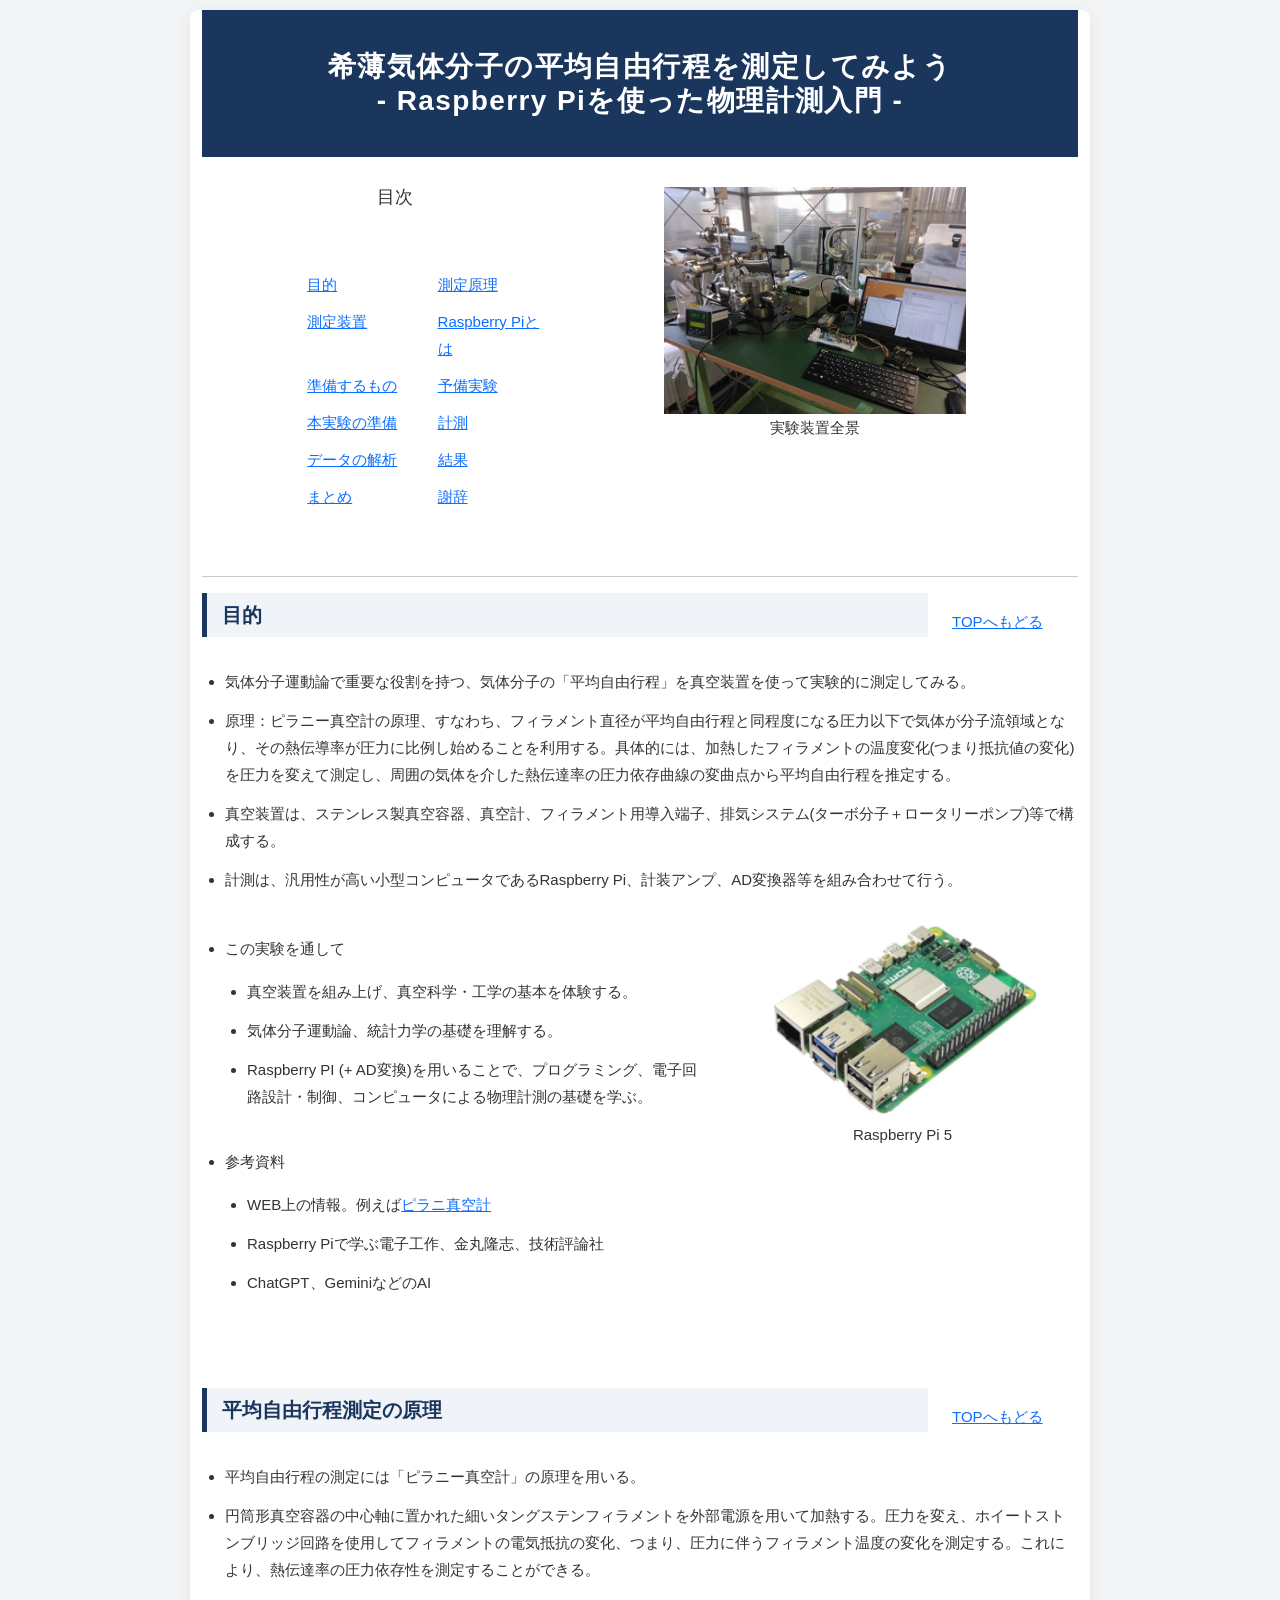
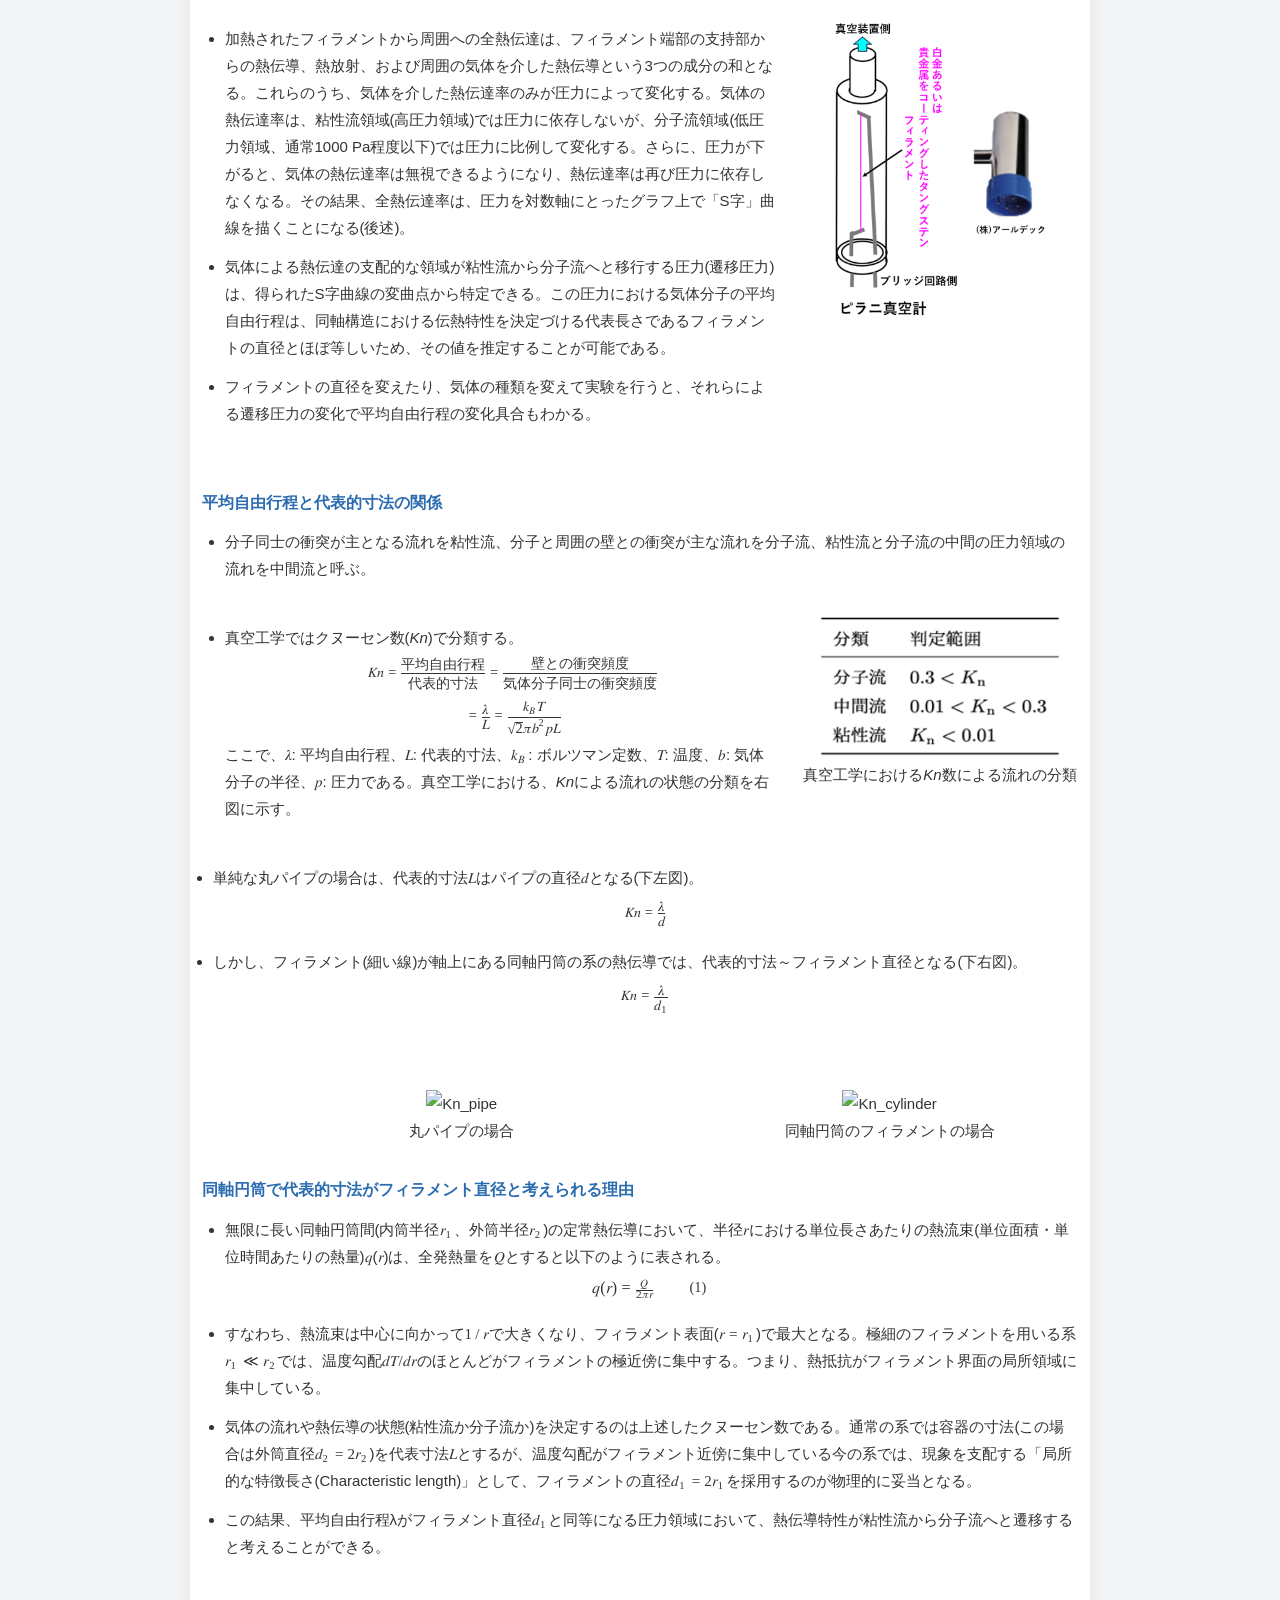
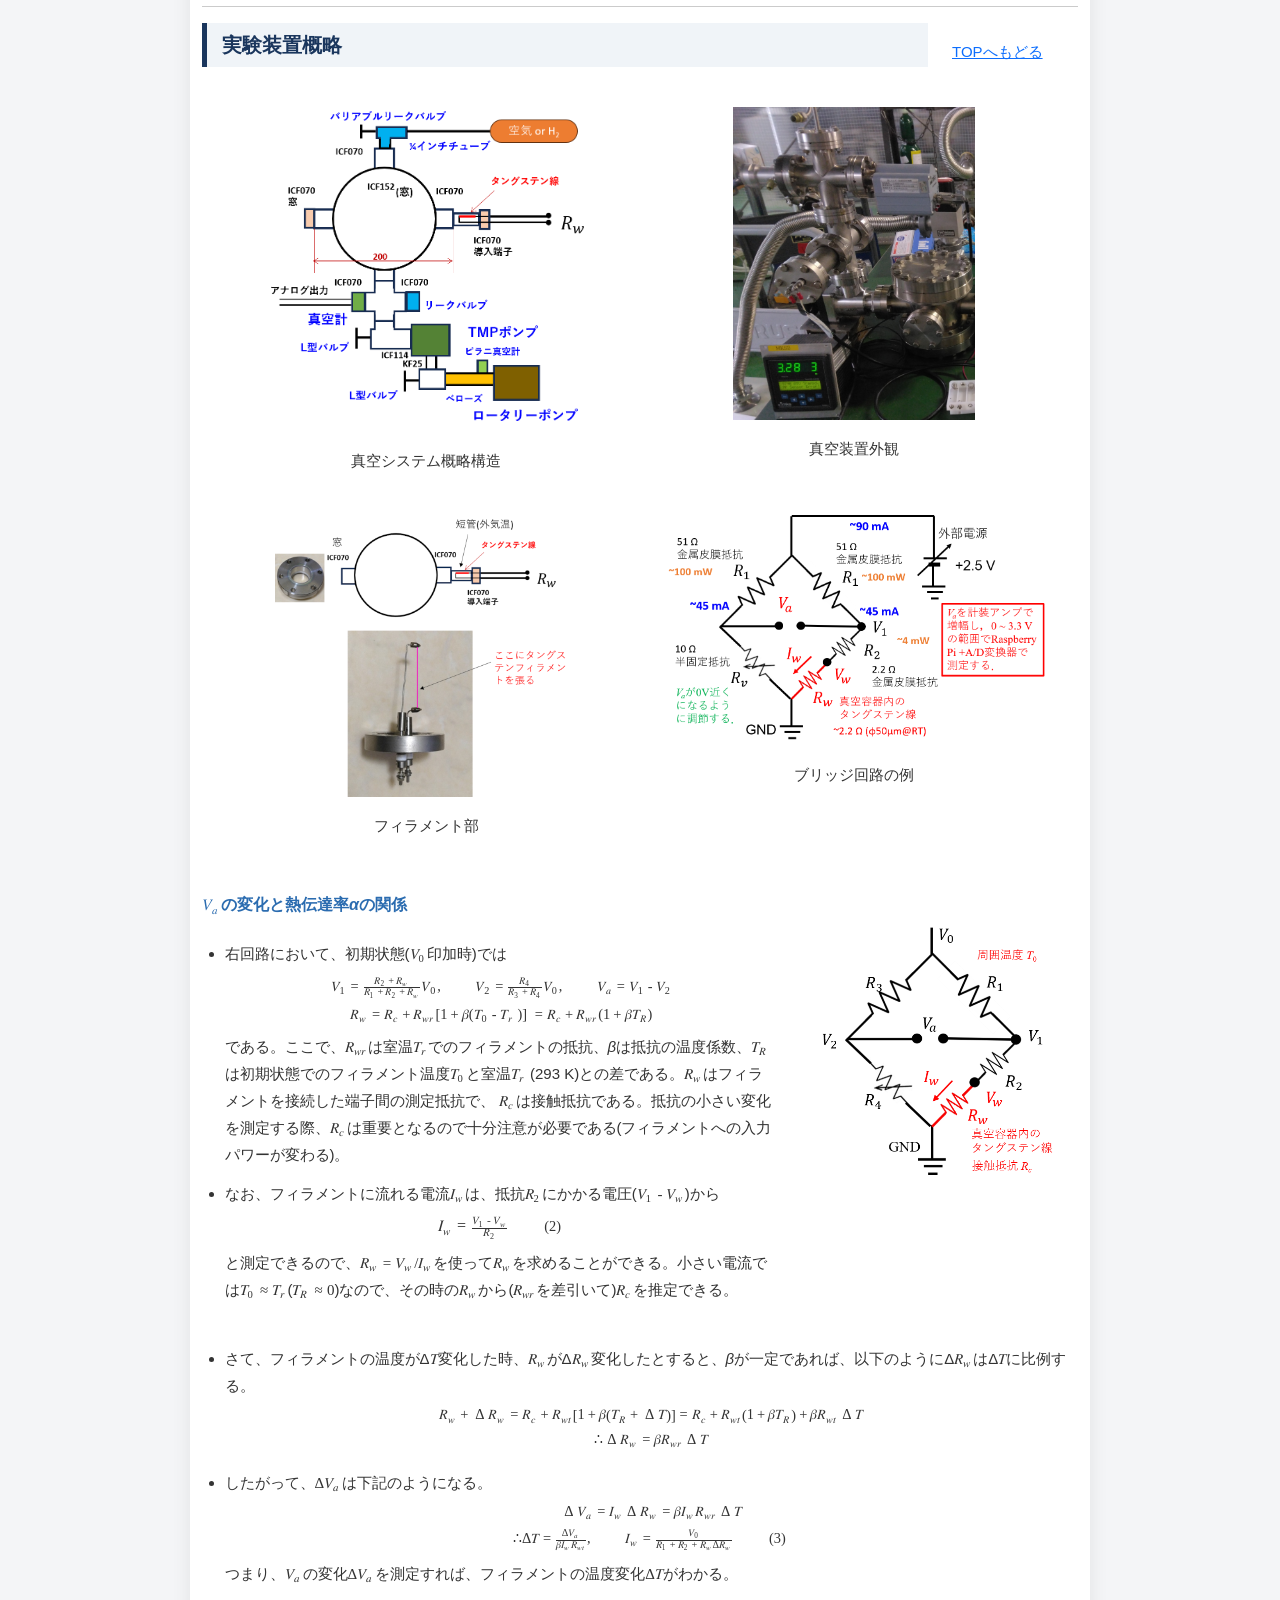
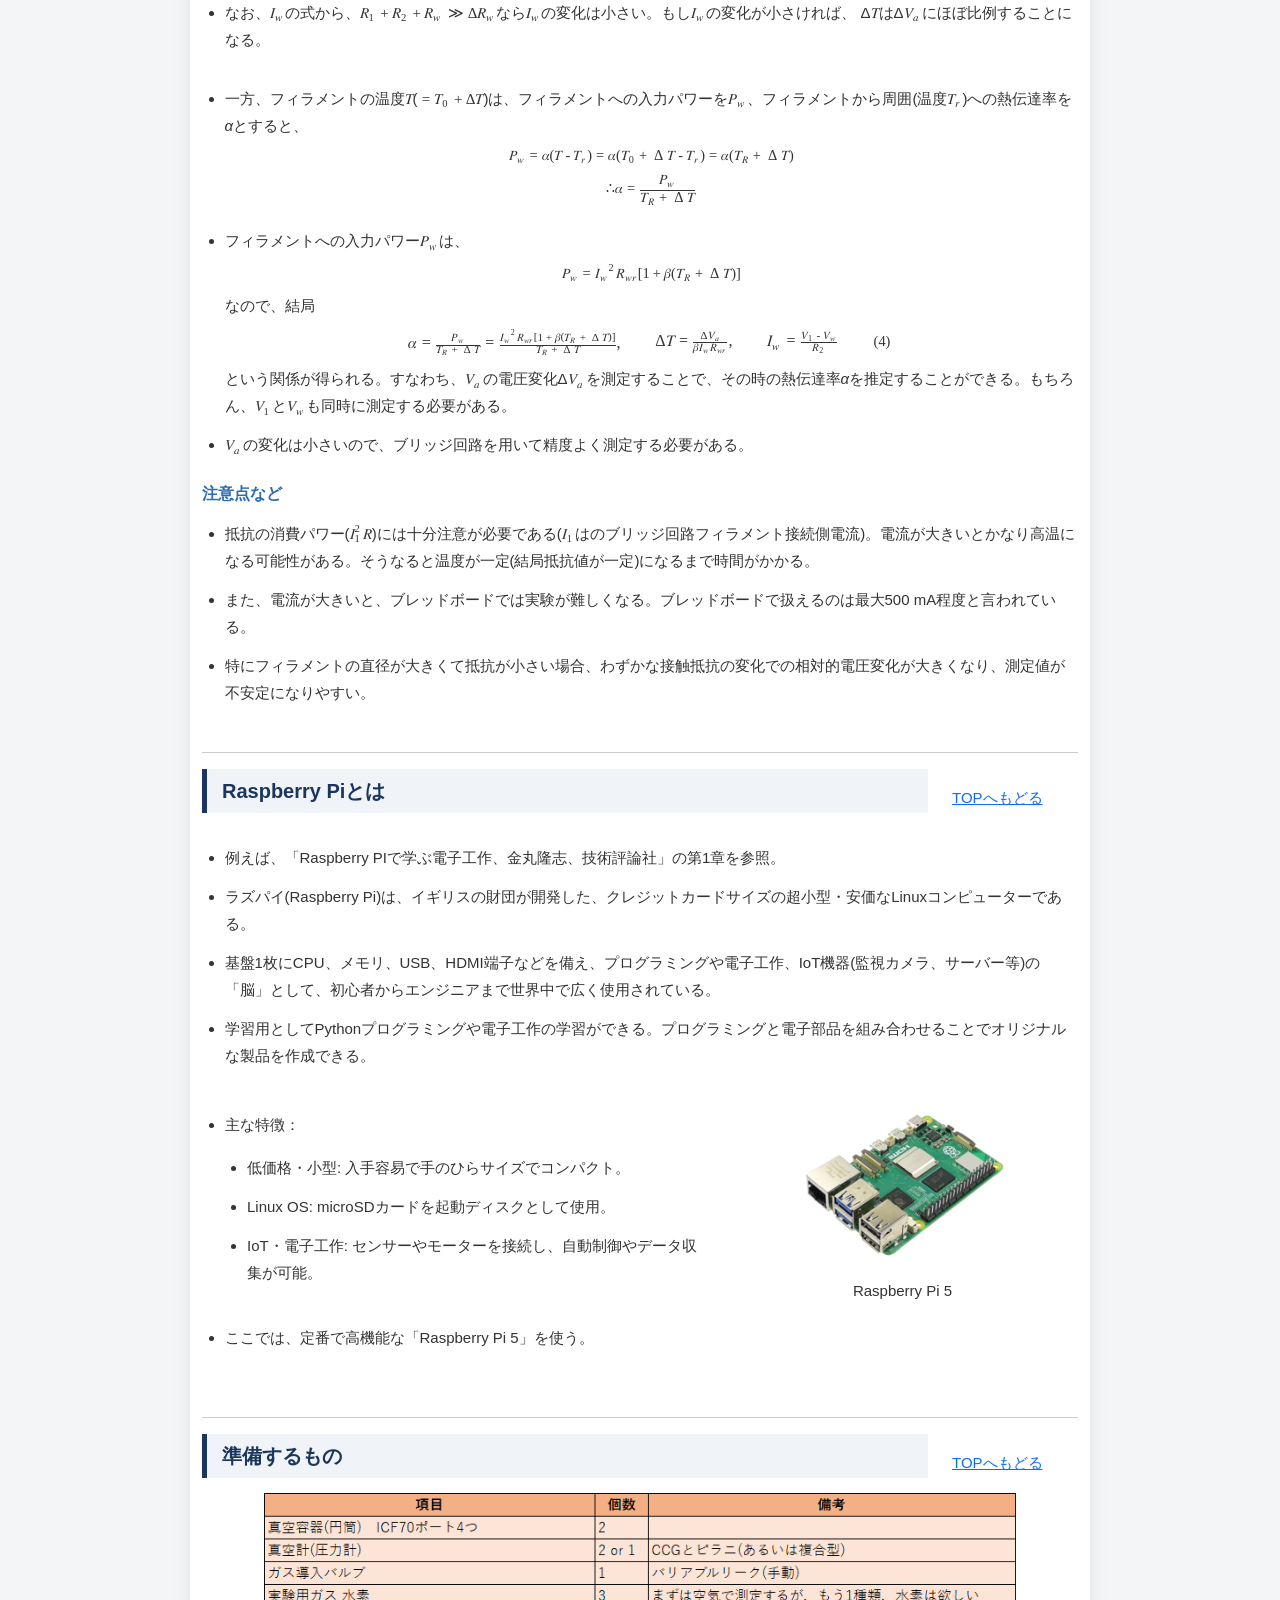
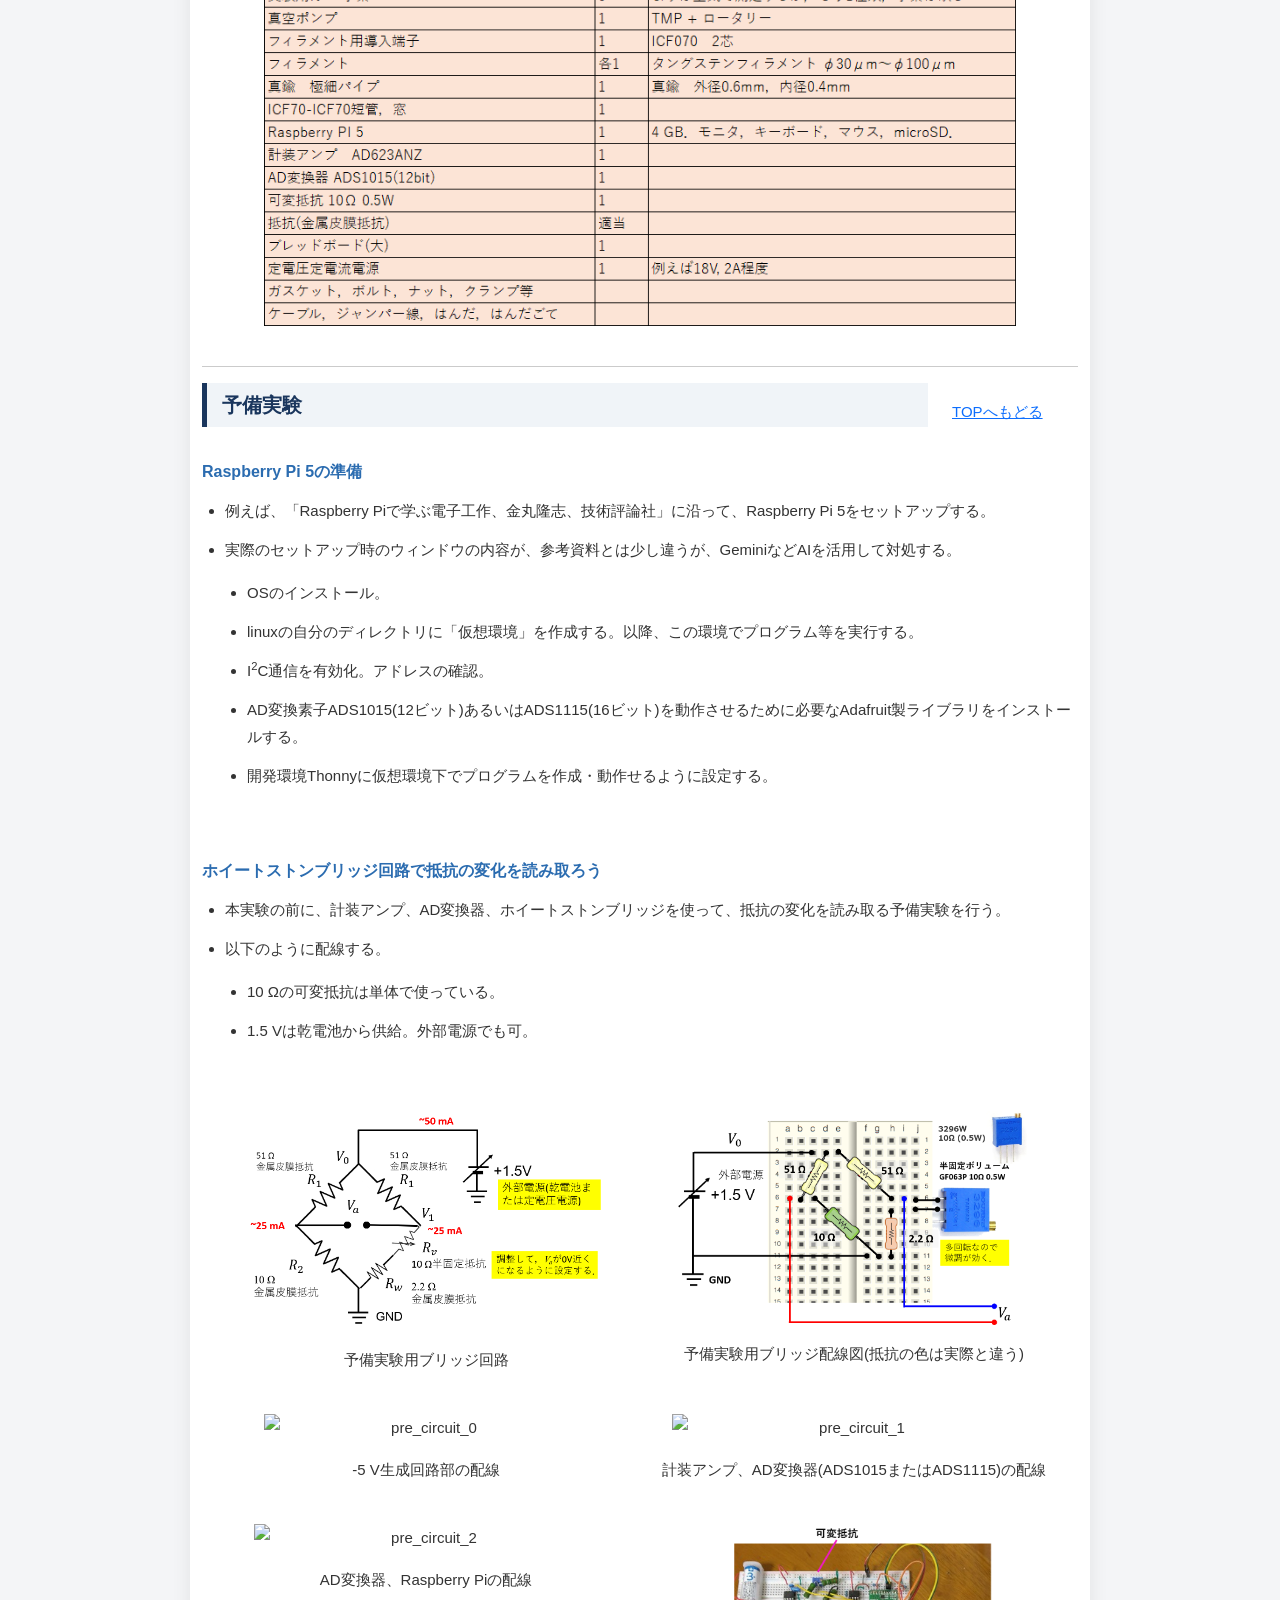
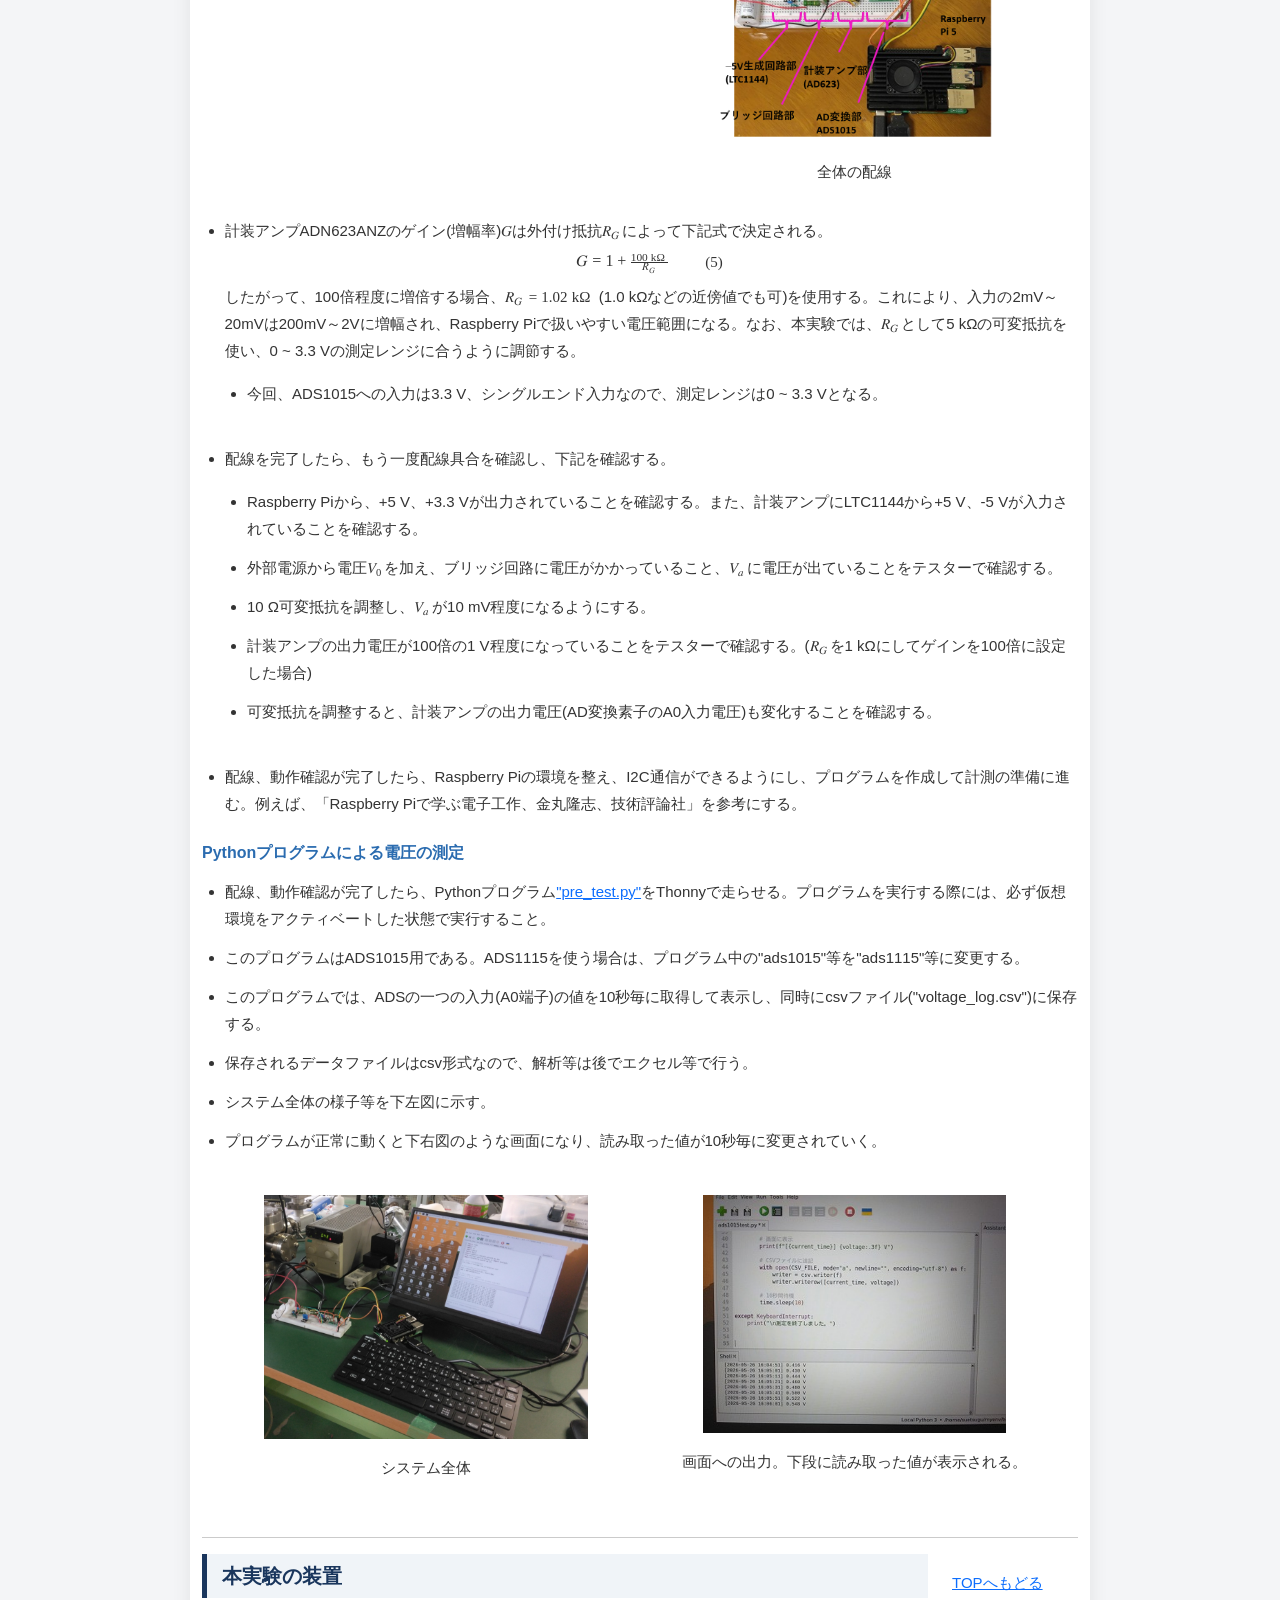
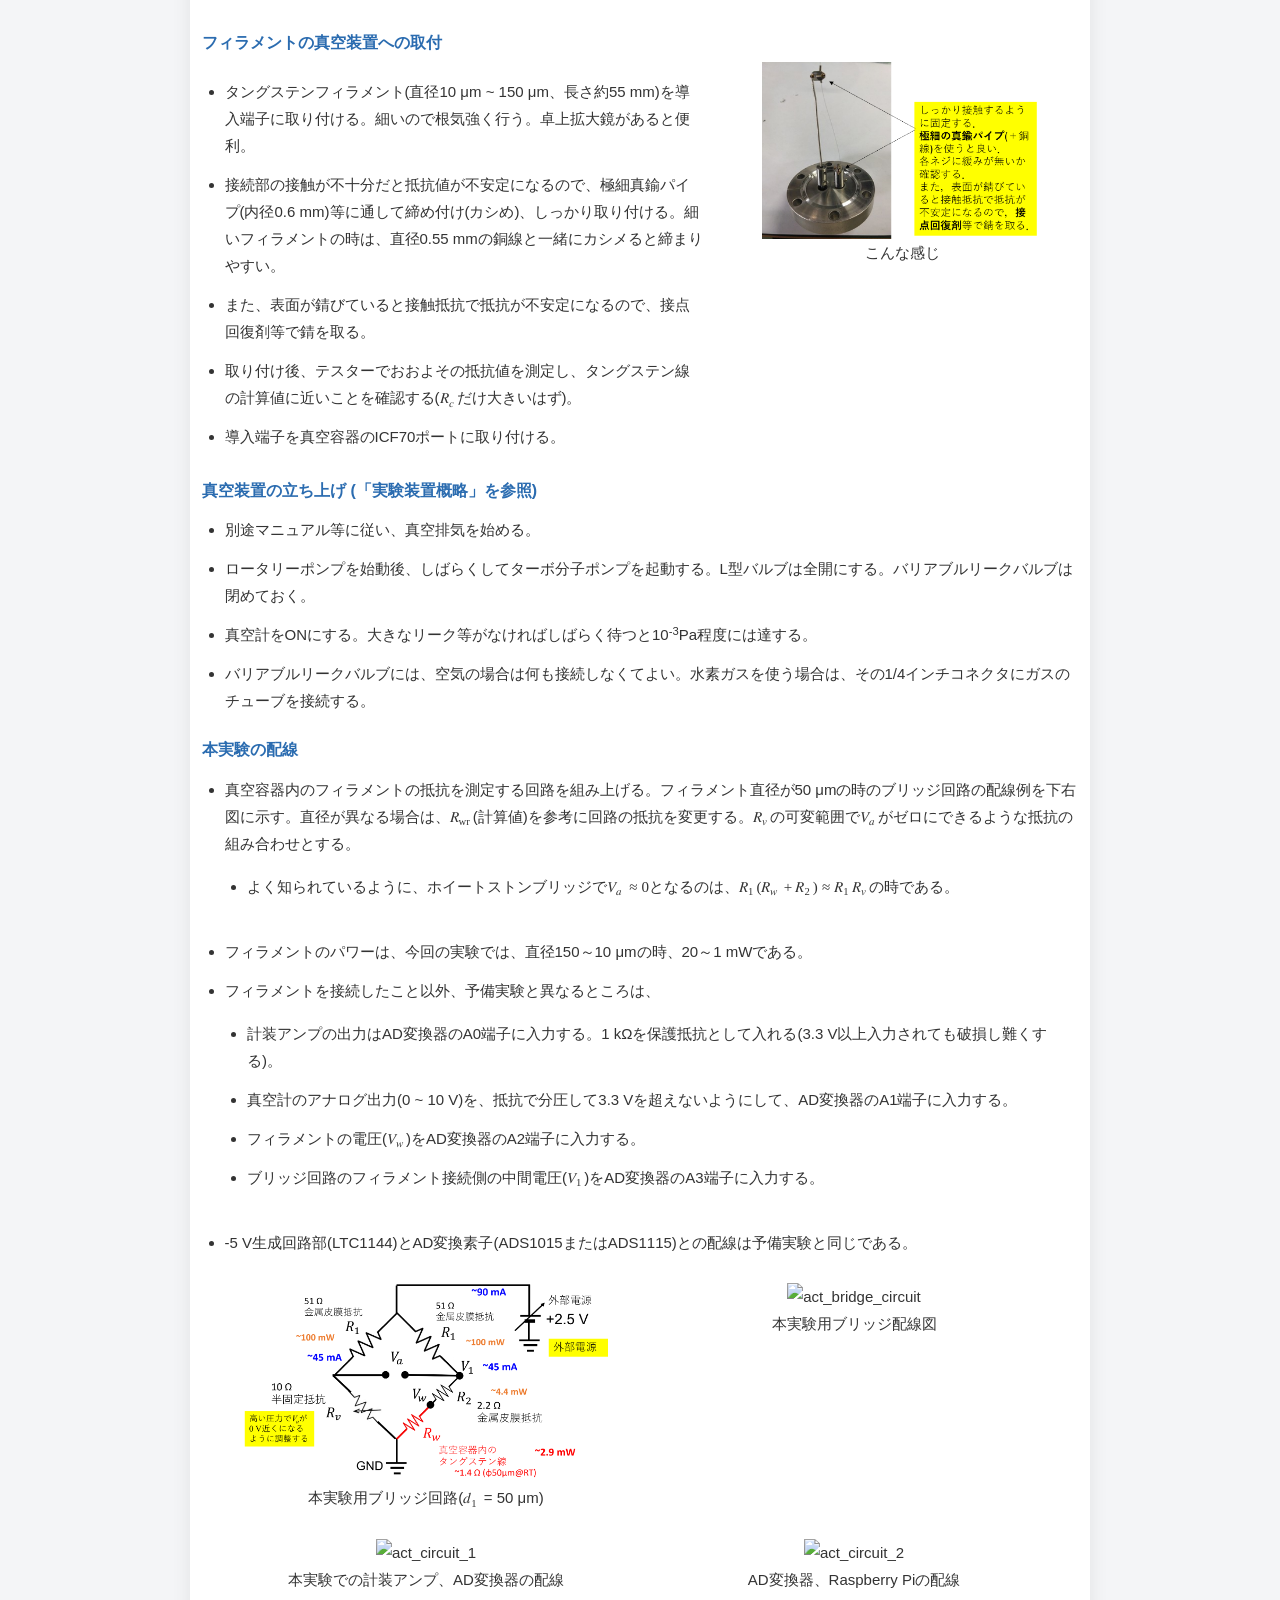
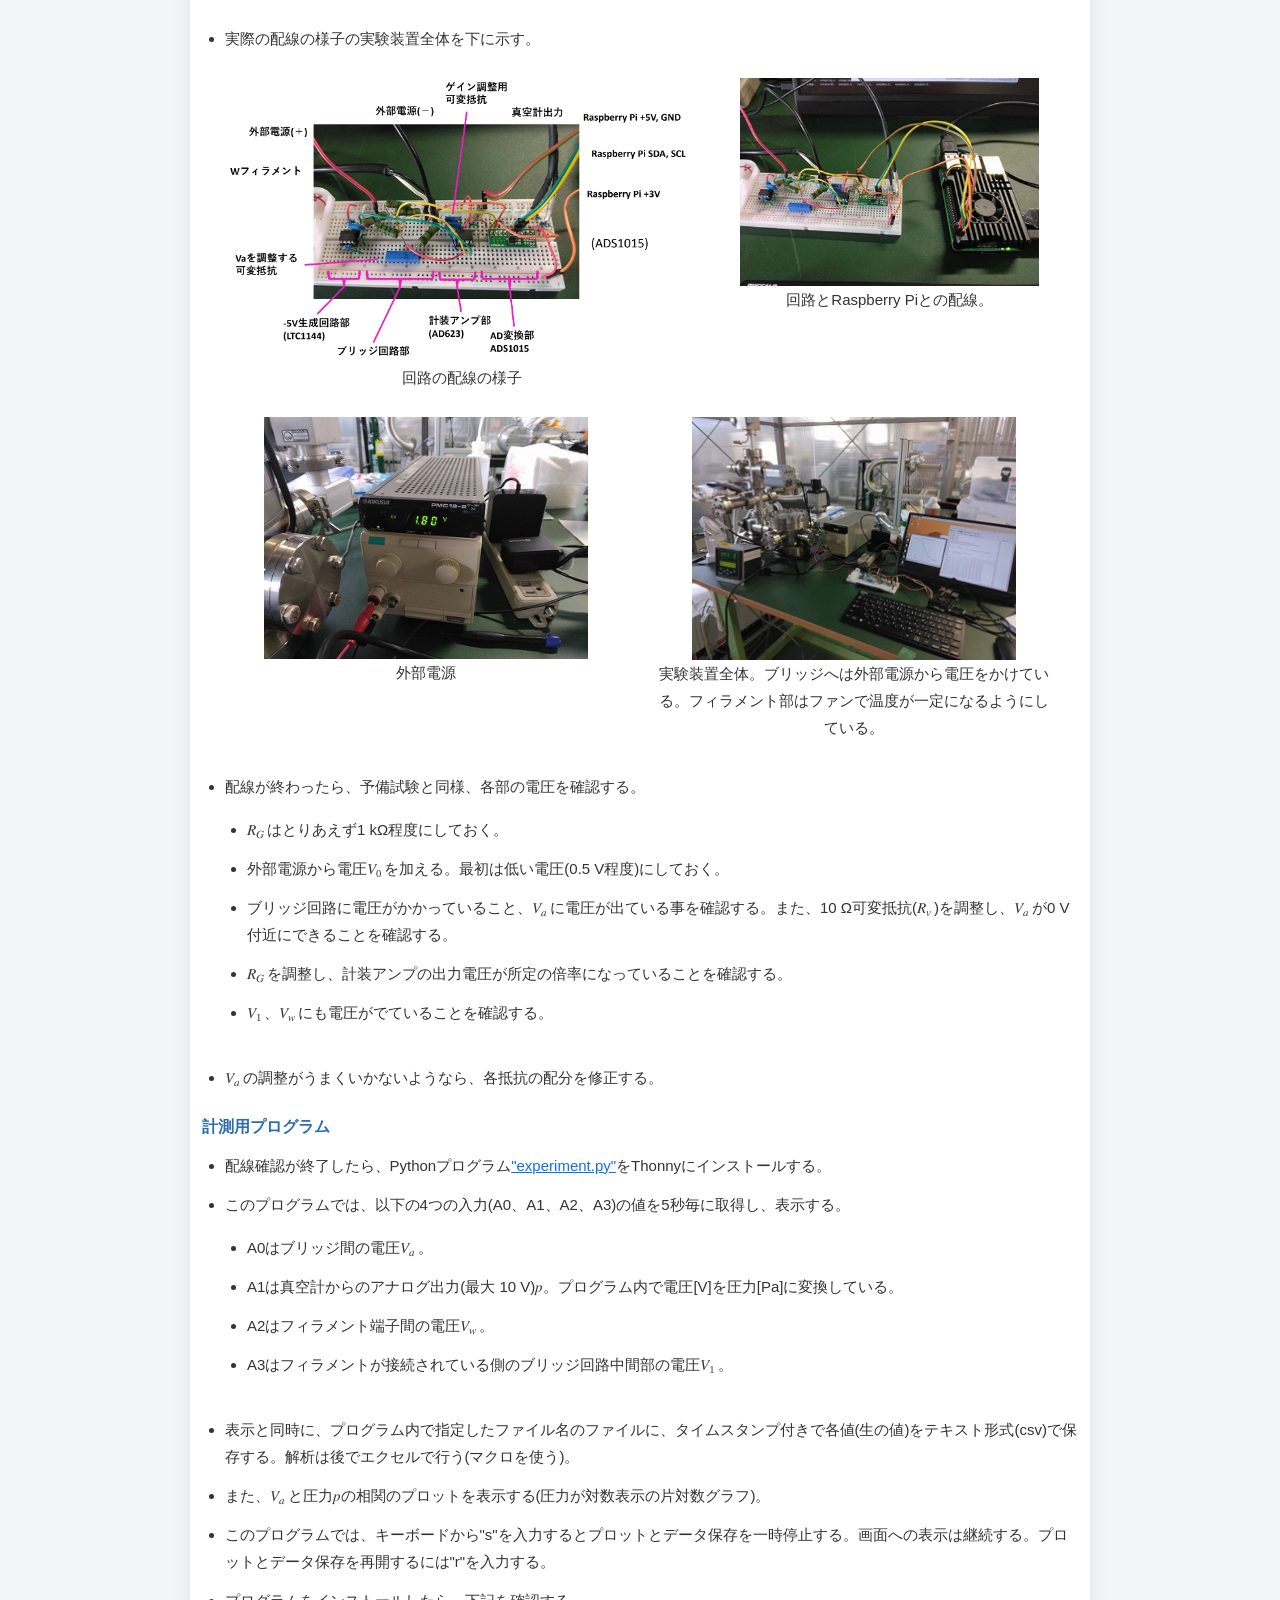
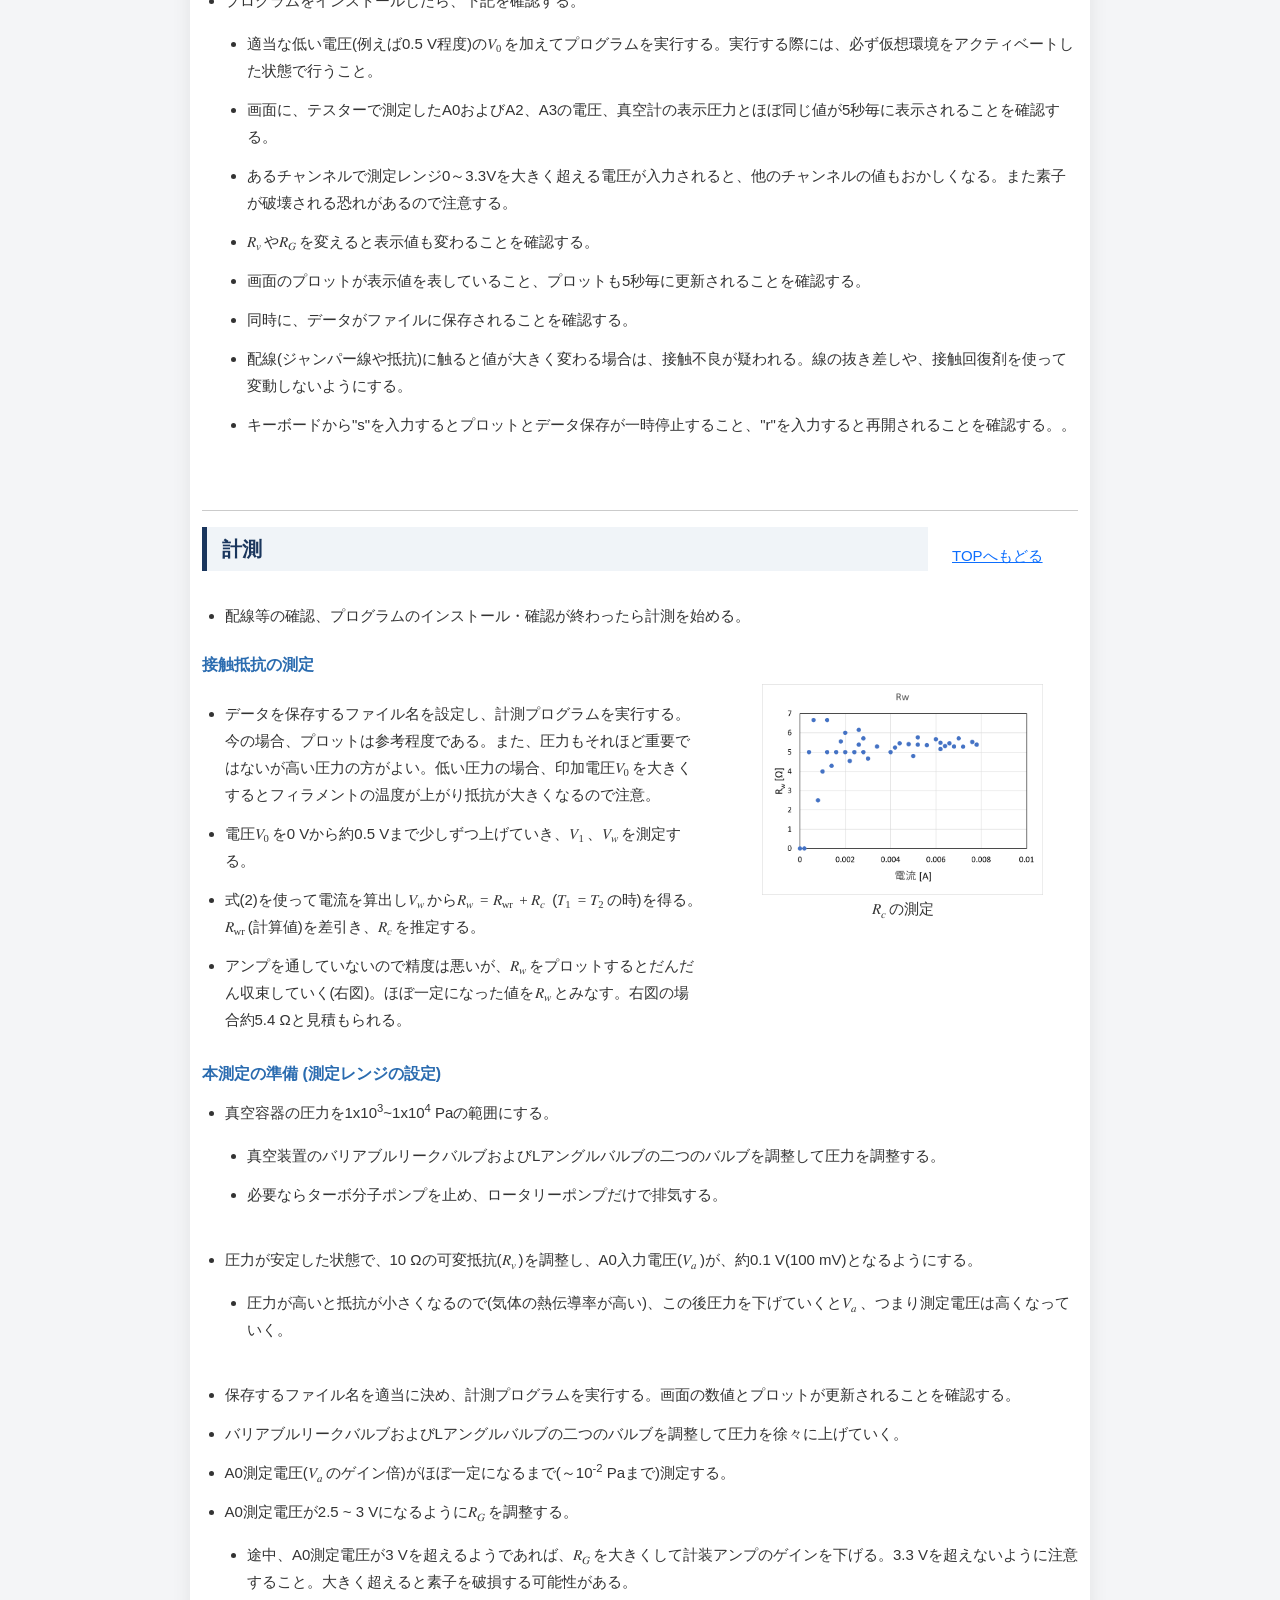
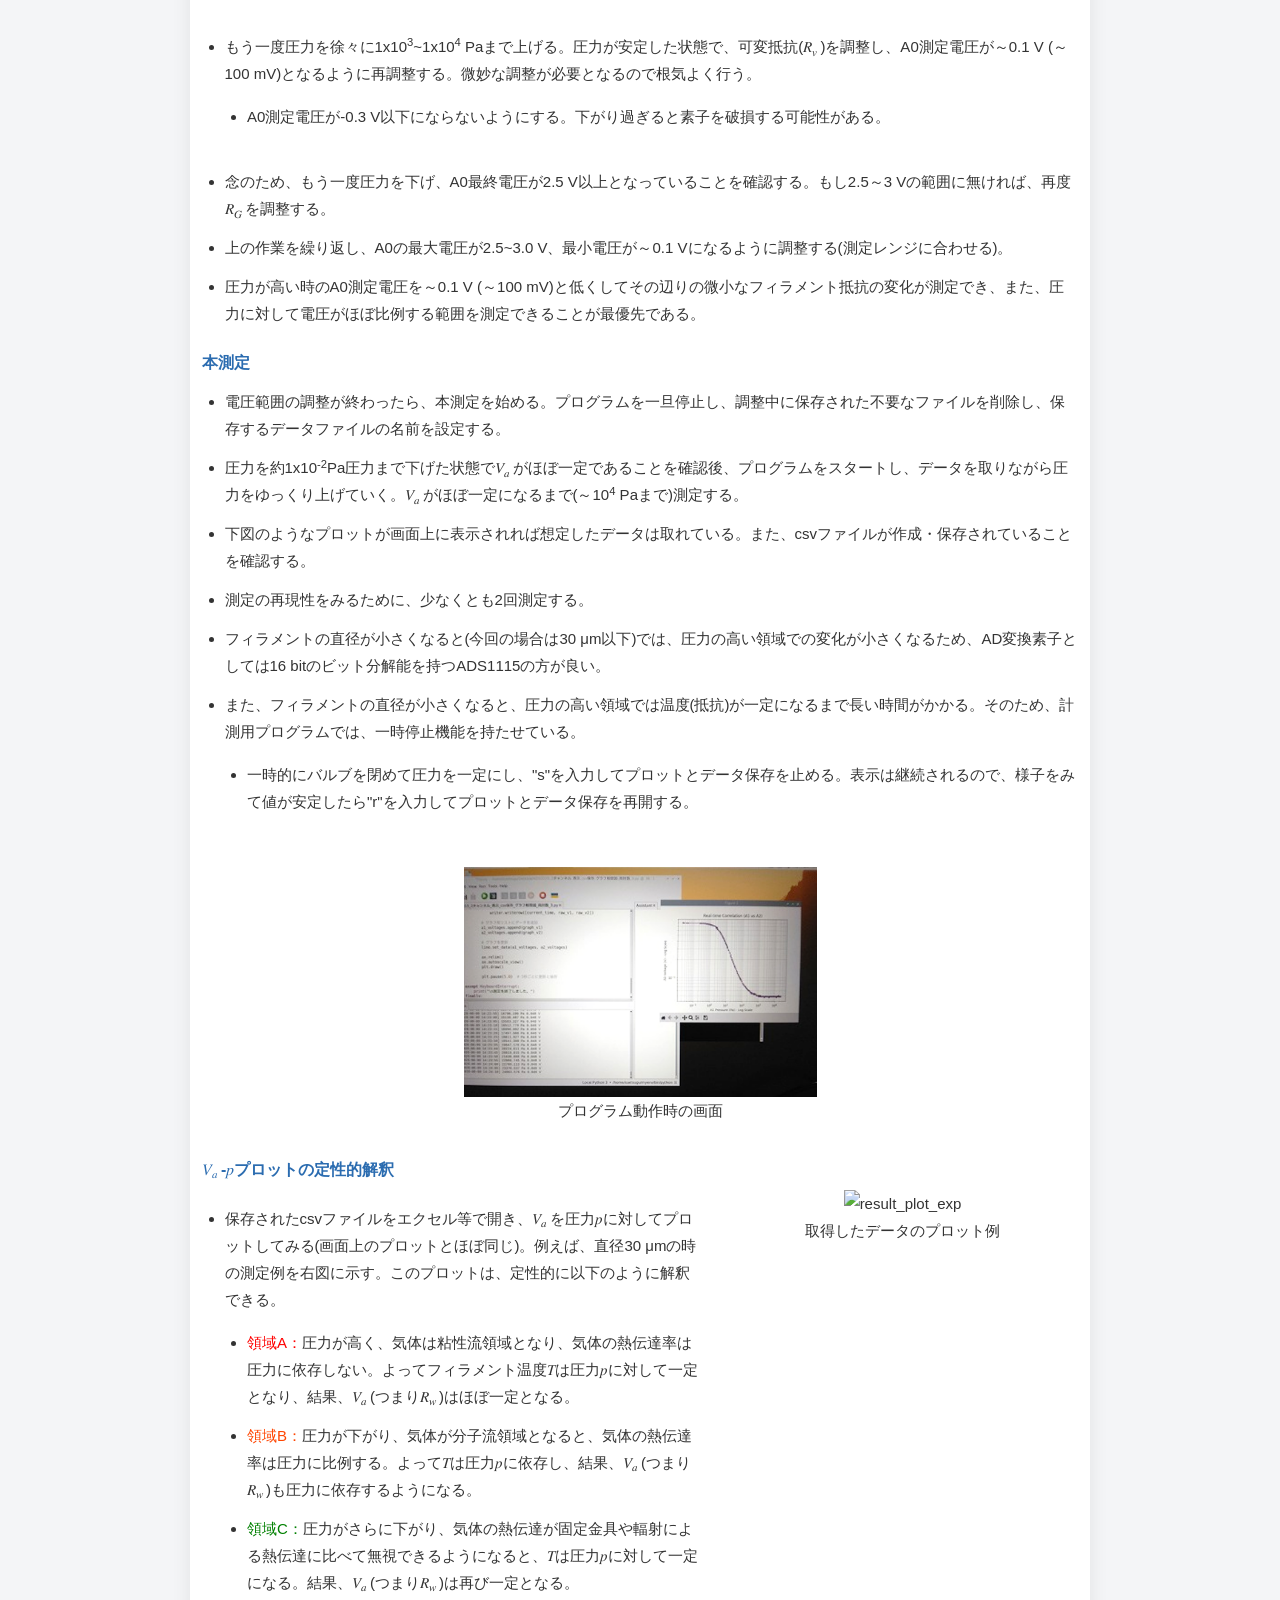
==== commit 9517b3e7: "Add files via upload" ====
--- a/index.html
+++ b/index.html
@@ -2,7 +2,8 @@
 <html>
     <head>
         <meta charset="UTF-8">
-        <meta name="viewport" content="width=device-width">
+        <meta name="google-site-verification" content="zHA-R2X2yPgUT0ytXk1OK5bg6rliXL8-yLDZVstL_qg" />
+        <meta name="viewport" content="width=device-width, initial-scale=1.0">
         <title>希薄気体分子の平均自由行程を測定してみよう</title>
         <meta name="description" content="気体分子運動論で重要な特性の一つである「平均自由行程」を、真空容器を使って実験的に測定する。測定システムとしてRaspberry Piを使う。">
         <link href="https://cdn.jsdelivr.net/npm/bootstrap@5.3.8/dist/css/bootstrap.min.css" rel="stylesheet" integrity="sha384-sRIl4kxILFvY47J16cr9ZwB07vP4J8+LH7qKQnuqkuIAvNWLzeN8tE5YBujZqJLB" crossorigin="anonymous">
@@ -1043,6 +1044,7 @@
             <div>
                 <ul>
                     <li>2026/6/21 ver.1</li>
+                    <li>2026/9/20 ver.2</li>
                 </ul>
             </div>
             <hr>
--- a/css/style.css
+++ b/css/style.css
@@ -1,215 +1,222 @@
 @import url(sanitize.css);
-body{
-    background-color: #FFFFF0; /* 背景色 */
-    padding: 10px; /* 要素内の余白を10pxに */
-    font-size: 14px; /* 文字の大きさを 14pxに */
-    color: #2a2a2a; /* 文字の色を濃い目のグレーに */
-}
-
-.container{
-    max-width: 800px; /* 幅を800pxに */
-    margin: 0 auto; /* 左右の余白をautoにして左右中央揃えに */
-    box-shadow: 0 0 10px rgba(0, 0, 0, .3); /* 影をつける */
-}
-
-header{
-    background-color: #264653; /* 背景色 */
-    padding: 30px; /* 要素内余白を30pxに */
-    font-size: 48px; /* 文字の大きさを36pxに */
-    color: #fff; /* 文字色を白に */
-}
-
-header h1{
-    margin: 0; /* 余白をなくす */
-    font-size: 32px; /* 文字の大きさを24pxに */
-    font-weight: normal; /* 文字の太さを普通に */
-    text-align: center; /* テキストを中央揃えに */
-}
-
-.description img{
+
+/* ==========================================================================
+   全体の設定（統一感を出すための土台）
+   ========================================================================== */
+body {
+    background-color: #f4f5f7; /* ① 背景を少し明るいグレーにして、中央の白を際立たせました */
+    padding: 10px;
+    font-size: 15px;           /* 文字サイズを14pxから15pxに少しだけ大きくして読みやすく */
+    color: #333333;
+    /* 理系・研究レポートに合う、すっきりした汎用フォントを指定 */
+    font-family: -apple-system, BlinkMacSystemFont, "Segoe UI", Roboto, "Helvetica Neue", Arial, "Hiragino Kaku Gothic ProN", "Hiragino Sans", Meiryo, sans-serif;
+    line-height: 1.8;          /* 行間を少し広げて、長文の圧迫感を減らしました */
+}
+
+/* 画像が画面からはみ出すのを防ぐお守り */
+img {
+    max-width: 100%;
+    height: auto;
+}
+
+.container {
+    max-width: 900px;         /* 幅を800pxから900pxに広げ、大きな図表が余裕を持って収まるように */
+    margin: 0 auto;
+    box-shadow: 0 4px 20px rgba(0, 0, 0, .08); /* 影を柔らかくしてモダンな印象に */
+    background-color: #fff;   /* コンテンツの土台を「白」にして、論文のような清潔感を出します */
+    border-radius: 8px;       /* 角をほんの少し丸く */
+    overflow: hidden;
+}
+
+/* ==========================================================================
+   ヘッダーとコンテンツ
+   ========================================================================== */
+header {
+    background-color: #1a365d; /* ② 信頼感のある深いネイビーに変更（統一感のベース） */
+    padding: 40px 20px;
+    color: #fff;
+}
+
+header h1 {
+    margin: 0;
+    font-size: 28px;           /* PC・スマホ両方でバランスの良いサイズに調整 */
+    font-weight: bold;
+    text-align: center;
+    letter-spacing: 0.05em;    /* 文字の間隔を少し広げて上品に */
+}
+
+.content {
+    background-color: #ffffff; /* ③ 背景を薄い黄色から「白」に変更（図表の白背景と馴染ませるため） */
+    padding: 30px;             /* 余白を少し広げて、ゆったりとしたレイアウトに */
+}
+
+/* ==========================================================================
+   各セクション（見出しのデザイン統一）
+   ========================================================================== */
+.parag, .parag3 {
+    margin: 0 0 40px;          /* セクションごとの間隔を広げて、区切りを明確に */
+}
+
+/* .parag と .parag3 の見出し（h1）のデザインを完全に共通化して統一 */
+.parag h1, .parag3 h1 {
+    clear: left;
+    font-size: 20px;
+    font-weight: bold;
+    margin: 0 0 15px 0;
+    background-color: #f0f4f8; /* ④ 紫グレーから、ヘッダーに合わせた「薄い青グレー」に変更 */
+    color: #1a365d;            /* 文字色をヘッダーと同じネイビーにして統一感アップ */
+    padding: 10px 15px;
+    border-left: 5px solid #1a365d; /* 左側に太い線をアクセントとして追加（プロっぽい見栄えに） */
+}
+
+.parag h2, .parag3 h2 {
+    font-size: 16px;
+    font-weight: bold;
+    color: #2b6cb0;            /* 小見出しを落ち着いたブルーに */
+    margin: 20px 0 10px 0;
+}
+
+/* ==========================================================================
+   リスト・装飾
+   ========================================================================== */
+.information h1 {
+    text-align: center;
+    font-size: 18px;
+    margin: 0 0 15px 0;
+}
+
+.information .type {
+    display: inline-block;     /* inlineからinline-blockにしてpaddingが綺麗に効くように */
+    background-color: #e53e3e; /* 少し鮮やかな赤に変更（注意を引くラベル） */
+    padding: 3px 8px;
+    font-size: 80%;
+    color: #FFF;
+    border-radius: 4px;        /* ラベルの角を少し丸く */
+    font-weight: bold;
+}
+
+.information .column-list {
+    margin: 15px 0;
+    display: flex;
+    flex-wrap: wrap;
+    padding: 0;
+    list-style: none;          /* ポツ（点）を消す */
+}
+
+.information .column-list li {
+    width: 50%;
+    box-sizing: border-box;
+    padding: 5px 10px;
+}
+
+/* メイン部分の箇条書き（ul） */
+.parag ul, .parag3 ul {
+    padding-left: 1.5em;
+    margin: 10px 0 20px 0;
+    list-style-type: disc;     /* 標準の黒丸に戻す（Bootstrapの干渉を防ぐため） */
+}
+
+.parag ul li, .parag3 ul li {
+    border: none;              /* 上下の枠線を消して、すっきりした箇条書きに */
+    padding: 6px 0;            /* 線の代わりに上下の余白で読みやすく */
+    margin: 0;
+}
+
+/* 論文内の参考文献や手順（ol） */
+.parag ol li, .parag3 ol li {
+    border-bottom: 0;
+    padding: 4px 0;
+    list-style-position: outside;
+}
+
+.parag ol.bracket li {
+    border: 0;
+    list-style-type: none;
+    counter-increment: cnt;
+}
+
+.parag ol.bracket li::before {
+    content: "(" counter(cnt) ") ";
+}
+
+/* ==========================================================================
+   画像・その他
+   ========================================================================== */
+.description img {
     float: left;
-    margin: 0 10px 10px 0;
-    transition-property: opacity;
-    transition-duration: 1s;
-    transition-timing-function: ease;
-    transition-delay: 0s;
-}
-
-.description img:hover{
-    opacity: .5;
-}
-
-.information h1{
-    text-align: center;
-    font-size: 18px; /* 文字の大きさを18pxに */
-    margin: 0 10px 10px 0; /* 余白を下と右に10pxづつ */
-}
-
-.information .column-list{
-    margin: 0 .5em; /* 左右にスペースを確保 */
-    display: flex;        /* フレックスボックスを有効化 */
-    flex-wrap: wrap;      /* 折り返しを許可 */
-    padding: 0;
-  }
-
-.information .column-list li {
-    width: 50%;           /* 2カラムにするため幅を50%に */
-    box-sizing: border-box; /* パディングを含めた幅計算 */
-  }
-
-.description{
-    clear: left;
-}
-
-.content{
-    background-color: #f8f2d6; /* 背景色を白に */
-    padding: 20px; /* 要素内余白を20pxに */
-}
-
-.parag{
-    margin: 0 0 20px; /* 下の余白のみ20pxに */
-}
-
-.parag h1{
-    clear: left; /* 紹介文の画像回り込みをクリア */
-    font-size: 120%; /* フォントの大きさを本文より少し大きく */
-    font-weight: bold; /* フォントの太さを太目に */
-    margin: 0 0 10 0; /* 余白は下に10px */
-    background-color: #D3C6A6; /* 背景色を薄い茶色に */
-    padding: 5px 10px; /* 要素内の余白を上下 5px、左右 10pxに */
-}
-
-.parag h2{
-    font-size: 100%;
-    font-weight: bold; /* フォントの太さを太目に */
-}
-
-.parag ul{
-    padding-left: 2em; /* 番号のスペースを確保 */
-    margin: 0; /* 余白をなくす */
-    /* list-style: disc inside; /* リストのスタイルを算用数字に */
-}
-
-.parag ul li{
-    border-bottom: 1px solid #ccc; /* 要素の下に枠線を引く */
-    border-top: 1px solid #ccc; /* 要素の上に枠線を引く */;
-    padding: 5px 5px; /* 要素内余白を上下5px、左右5pxに */
-    margin-top: -1px; /* 上のボーダーに1px重ねて相殺する */
-    list-style-position: outside; /*改行した2行目以降も番号に揃う */
-}
-
-.parag ul ul li{
-    border-top: none;
-    border-bottom: none;
-    margin: 0;
-    padding: 0;
-}
-
-.parag ol li{
-    border-bottom: 0;
-    padding: 2px 2px; /* 要素内余白を上下5px、左右5pxに */
-    list-style-position: outside; /*改行した2行目以降も番号に揃う */
-} 
-
-.parag3{
-    margin: 0 0 20px; /* 下の余白のみ20pxに */
-}
-
-.parag3 h1{
-    clear: left; /* 紹介文の画像回り込みをクリア */
-    font-size: 120%; /* フォントの大きさを本文より少し大きく */
-    font-weight: bold; /* フォントの太さを太目に */
-    margin: 0 0 10 0; /* 余白は下に10px */
-    background-color: #D3C6A6; /* 背景色を薄い茶色に */
-    padding: 5px 10px; /* 要素内の余白を上下 5px、左右 10pxに */
-}
-
-.parag3 h2{
-    font-size: 100%;
-    font-weight: bold; /* フォントの太さを太目に */
-}
-
-.parag3 ul{
-    padding-left: 2em; /* 番号のスペースを確保 */
-    margin: 0; /* 余白をなくす */
-    /* list-style: disc inside; /* リストのスタイルを算用数字に */
-}
-
-.parag3 ul li{
-    border-bottom: 1px solid #ccc; /* 要素の下に枠線を引く */
-    border-top: 1px solid #ccc; /* 要素の上に枠線を引く */;
-    padding: 5px 5px; /* 要素内余白を上下5px、左右5pxに */
-    margin-top: -1px; /* 上のボーダーに1px重ねて相殺する */
-    list-style-position: outside; /*改行した2行目以降も番号に揃う */
-}
-
-.parag3 ul ul li{
-    border-top: none;
-    border-bottom: none;
-    margin: 0;
-    padding: 0;
-}
-
-.parag3 ol li{
-    border-bottom: 0;
-    padding: 2px 2px; /* 要素内余白を上下5px、左右5pxに */
-    list-style-position: outside; /*改行した2行目以降も番号に揃う */
-} 
-
-.parag3 p{
-    margin: 0; /* 余白をなくす */ 
-    text-align: left; /* 左寄せにする */
-}
-
-.parag3 img{
-    margin: 3px 0; /* 上下に3pxのマージン */
-}
-.align-right{
-    text-align: right;
-}
-
-.align-center{
-    text-align: center;
-}
-
-.clearfix:after{
+    margin: 0 20px 15px 0;     /* 文章との間に少しゆとりを持たせる */
+    border-radius: 4px;        /* 画像の角を少し丸く */
+    box-shadow: 0 2px 8px rgba(0,0,0,0.1); /* 画像に薄い影をつけて背景になじませる */
+}
+
+.parag3 img {
+    margin: 15px auto;
+    display: block;            /* parag3内の画像は基本中央寄せにする */
+    max-width: 100%;
+}
+
+.align-right { text-align: right; }
+.align-center { text-align: center; }
+
+.clearfix:after {
     content: " ";
     display: table;
     clear: both;
 }
 
-footer{
+footer {
     text-align: center;
     font-size: 80%;
-}
-
-/* MathML全体のデフォルト余白をリセット */
-math {
-  margin: 0;
-  padding: 0;
-  border: 0;
-}
-
-/* 変数（mi）タグの余白を一括リセット */
-math mi {
-  margin: 0 !important;
-  padding: 0 !important;
-}
-
-@media only screen and (max-width:600px){
-    .description img{
-        float: none; /* 回り込みを解除する */
-        display: block; /* 表示をブロック状態にする */
-        margin: 0 auto; /* 画像を中央に揃える */
-    }
-    header{
-        padding: 5px; /* 要素内余白を少し狭くする */
-    }
-    header h1{
-        font-size: 12px; /* 文字サイズを少し小さくする */
-    }
-    .songs li{
-        float: none; /* 回り込みを解除する */
-        width: inherit;
-    }
-}+    padding: 30px 0;           /* 下部に余白を作って窮屈さを解消 */
+    color: #718096;
+    background-color: #f7fafc;
+}
+
+/* ==========================================================================
+   📱 スマホ・タブレット用の上書き設定（レスポンシブ化の核心）
+   ========================================================================== */
+@media screen and (max-width: 768px) {
+    body {
+        padding: 0;            /* スマホの時は画面いっぱいに表示 */
+    }
+    
+    .container {
+        border-radius: 0;      /* スマホでは角丸をなくす */
+    }
+
+    header {
+        padding: 30px 15px;    /* 余白をスマホサイズに */
+    }
+
+    header h1 {
+        font-size: 20px;       /* スマホでも1行、または綺麗に2行で収まるサイズ */
+    }
+
+    .content {
+        padding: 20px 15px;    /* 本文の左右余白を狭くして、文字の表示面積を増やす */
+    }
+
+    /* 💡【重要】スマホでは、画像の横への回り込みをすべて解除する */
+    .description img {
+        float: none;           /* 左回り込みを解除 */
+        display: block;
+        margin: 0 auto 15px auto; /* 画像を中央寄せにする */
+        max-width: 100%;       /* 画面幅を超えないように */
+    }
+
+    /* 💡【重要】2カラム（2列）に並んでいたリストを「1列」にする */
+    .information .column-list li {
+        width: 100%;           /* 50%から100%に広げて縦並びにする */
+        padding: 5px 0;
+    }
+
+    /* 💡【新規追加】3列並び（col-sm-4）をスマホでは1列にして、画像同士の間隔を空ける */
+    .col-sm-4 {
+        width: 100% !important;  /* 幅をいっぱいにする */
+        float: none !important;  /* 回り込みを解除 */
+        margin-bottom: 20px;     /* 縦に並んだ画像同士の間に隙間を作る */
+    }
+    .col-sm-4:last-child {
+        margin-bottom: 0;        /* 最後の画像の下隙間は不要 */
+    }
+}
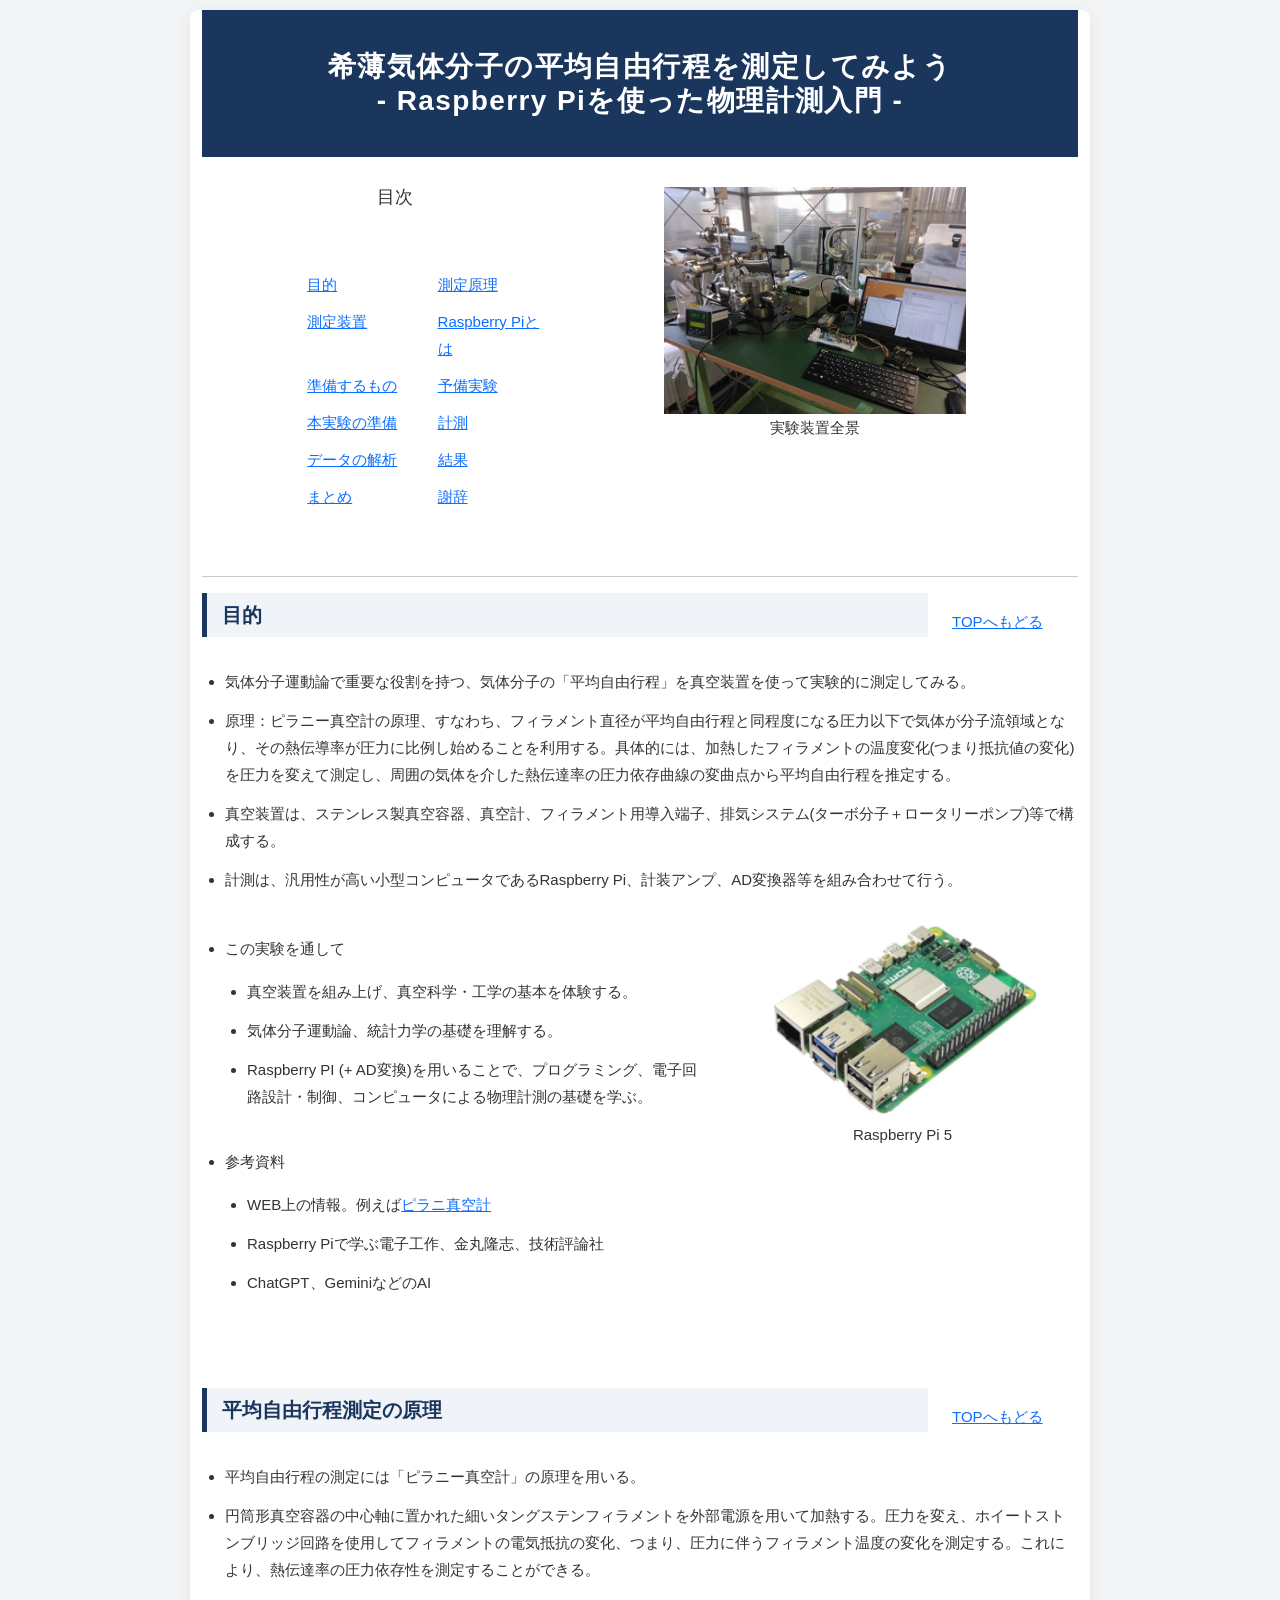
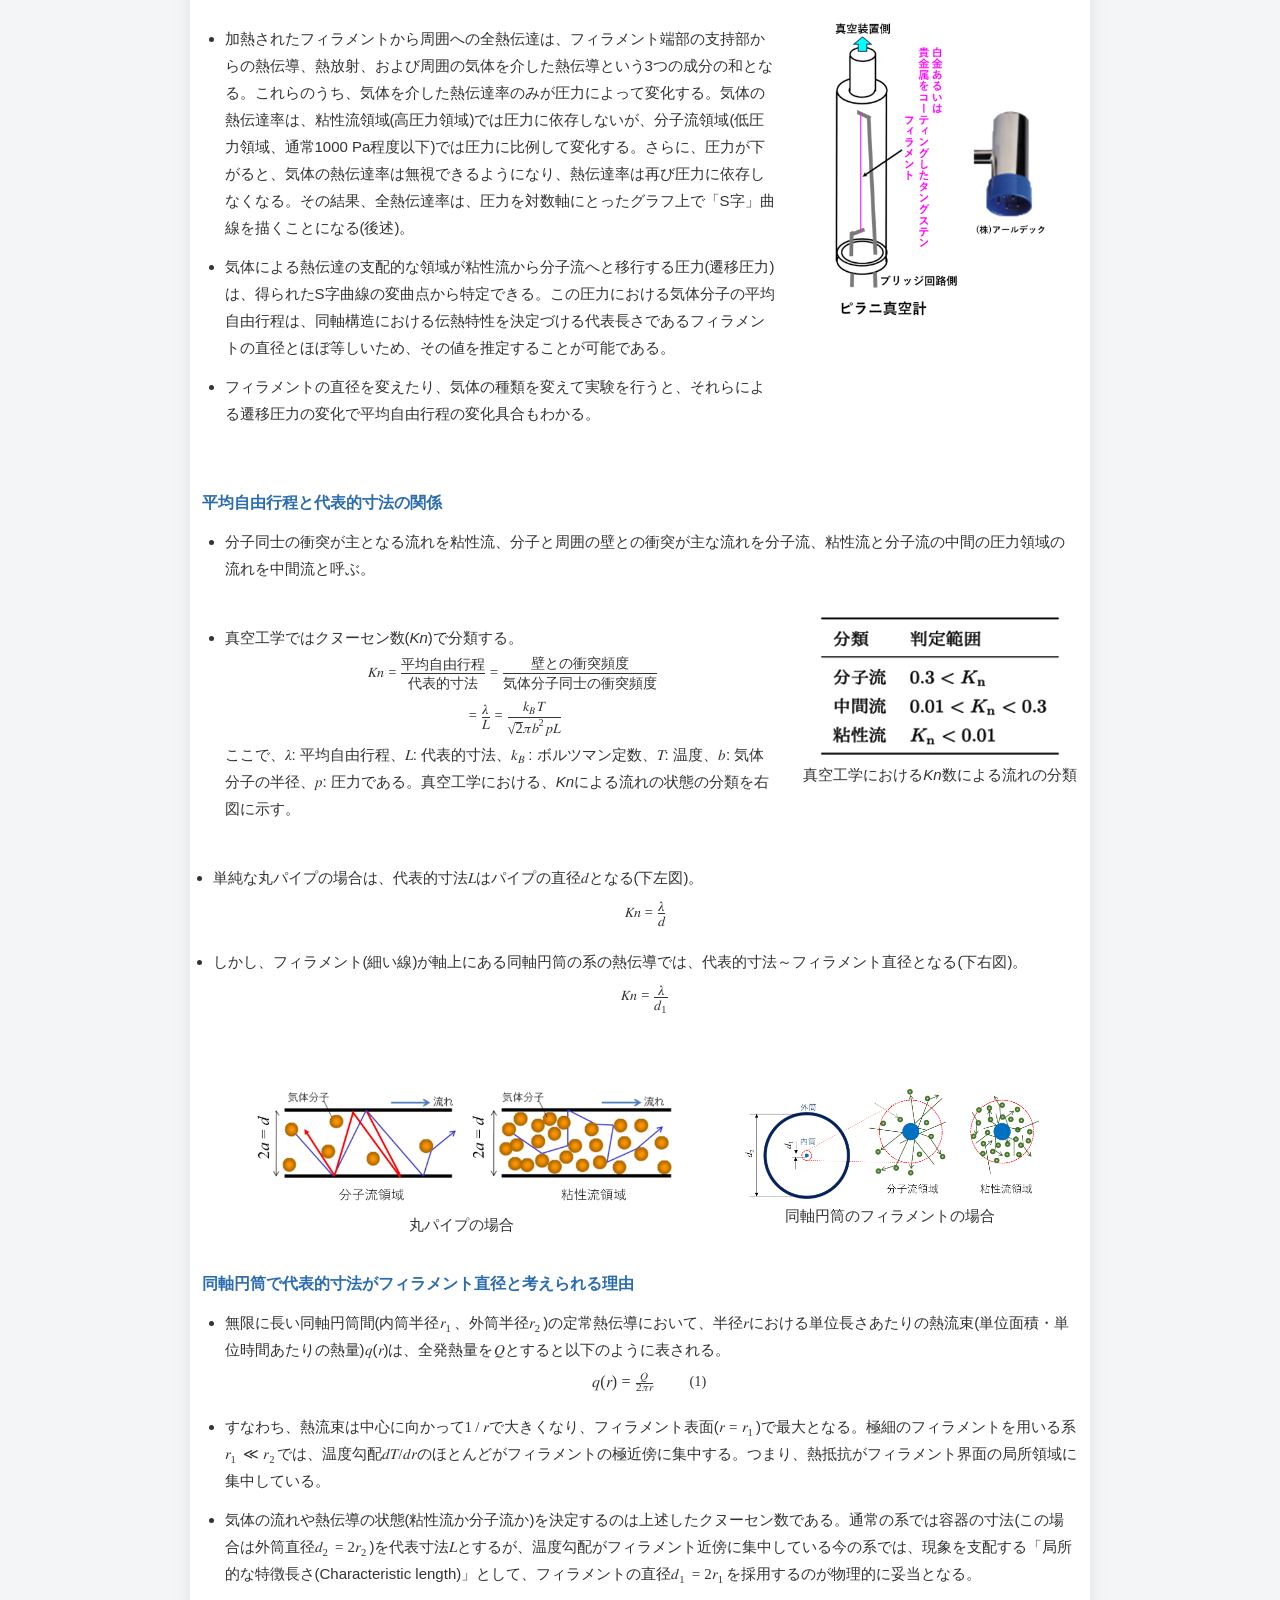
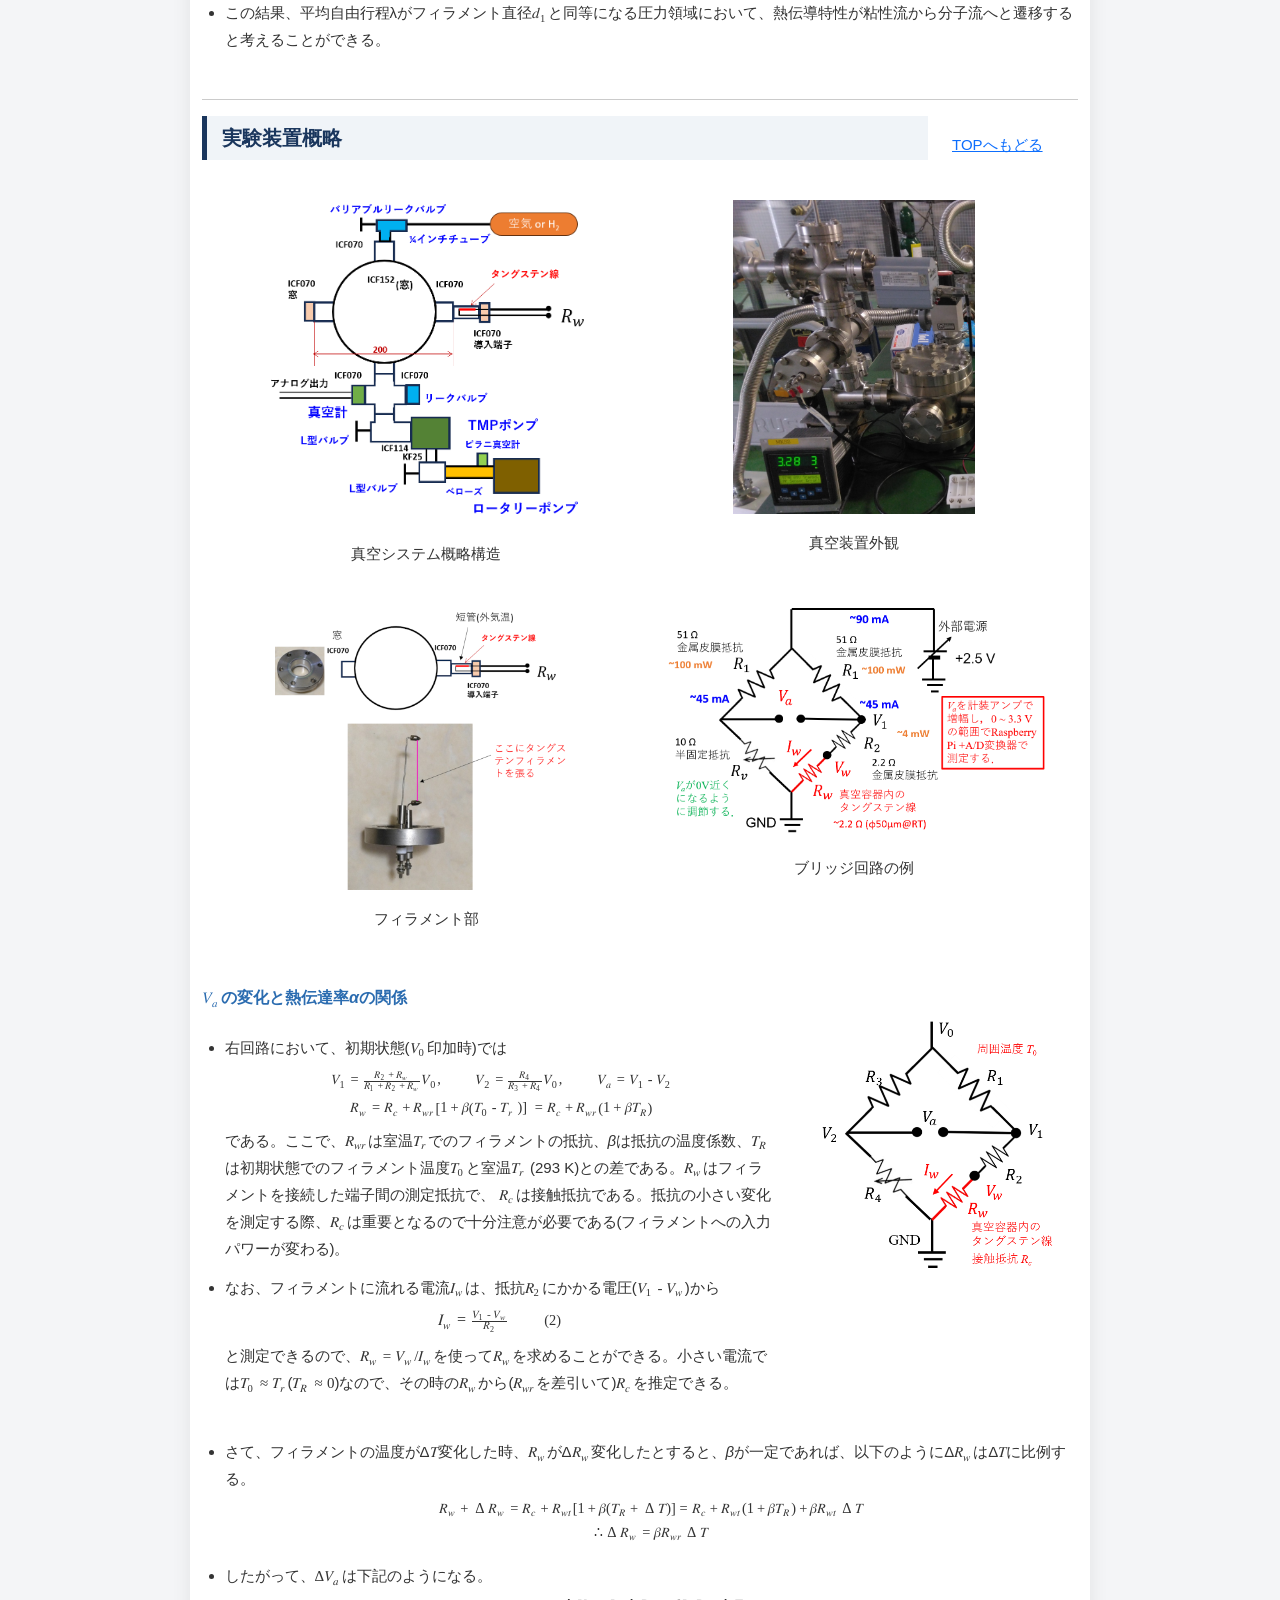
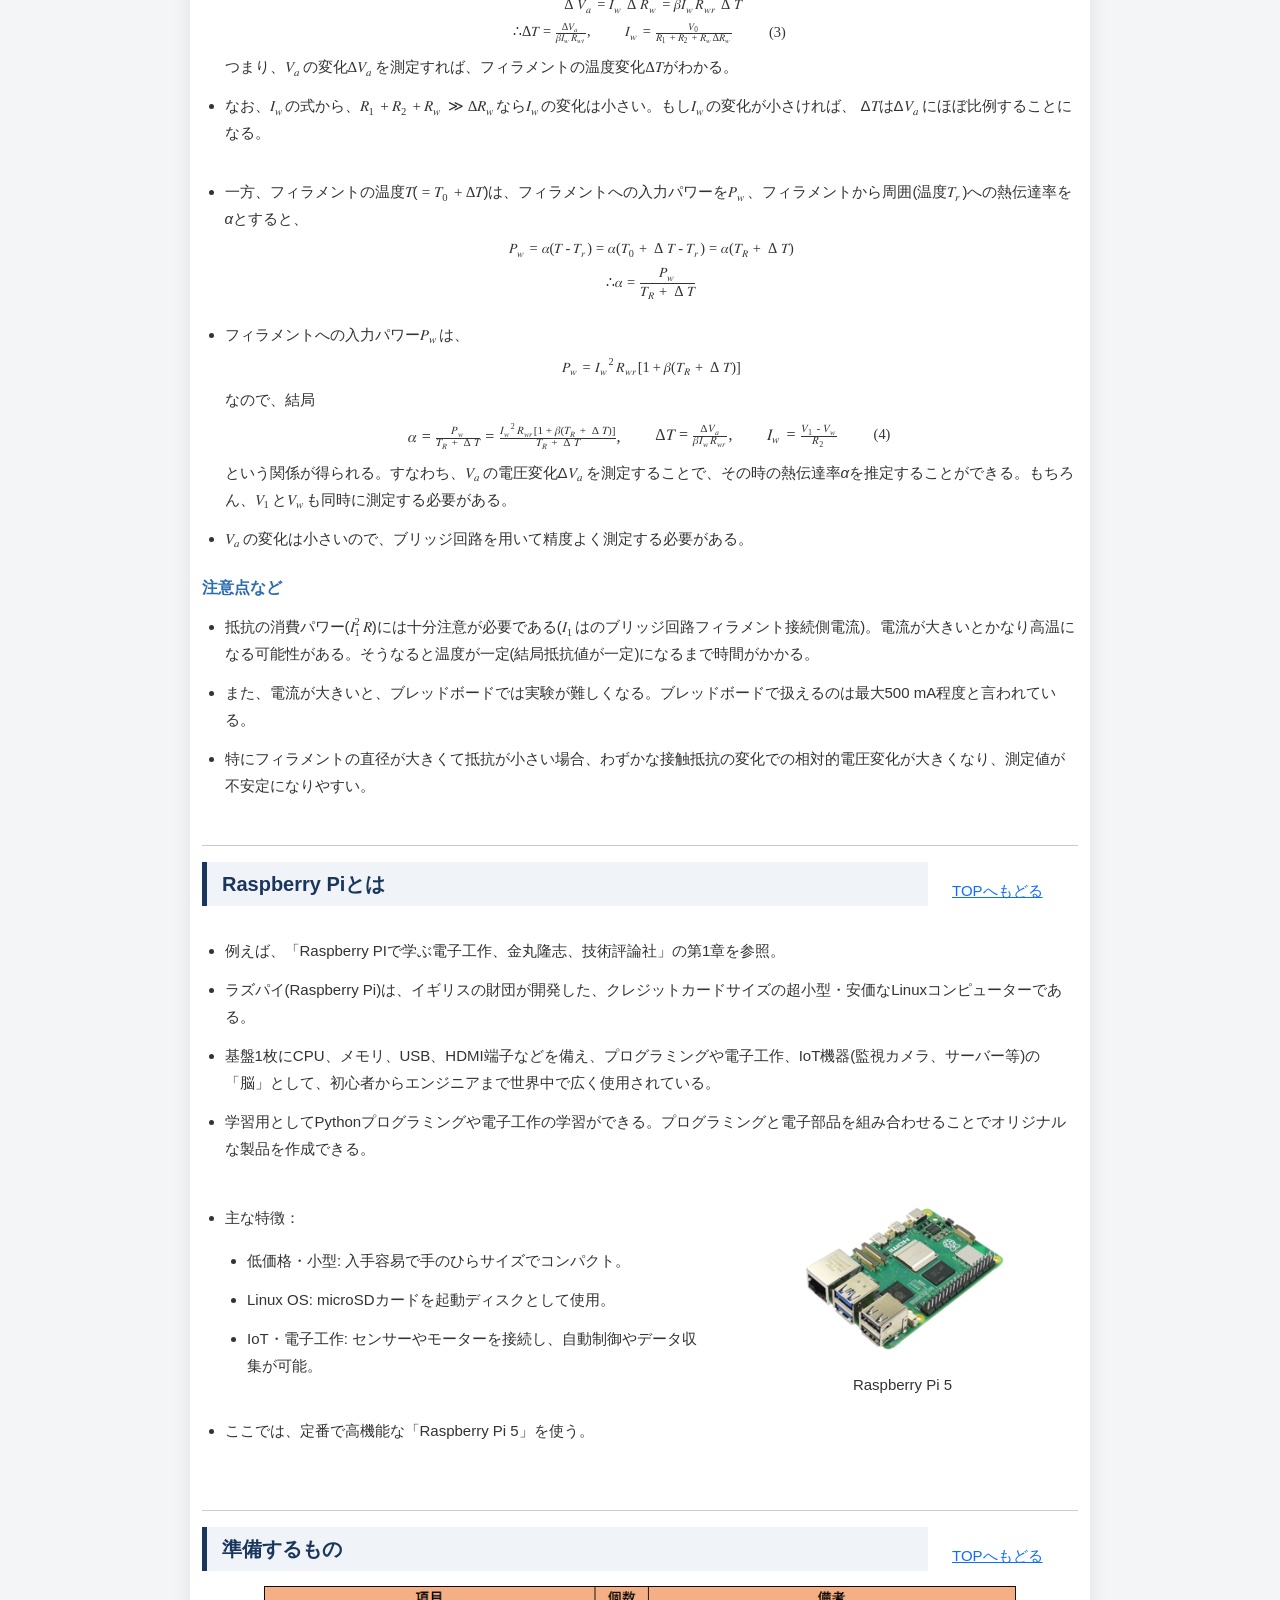
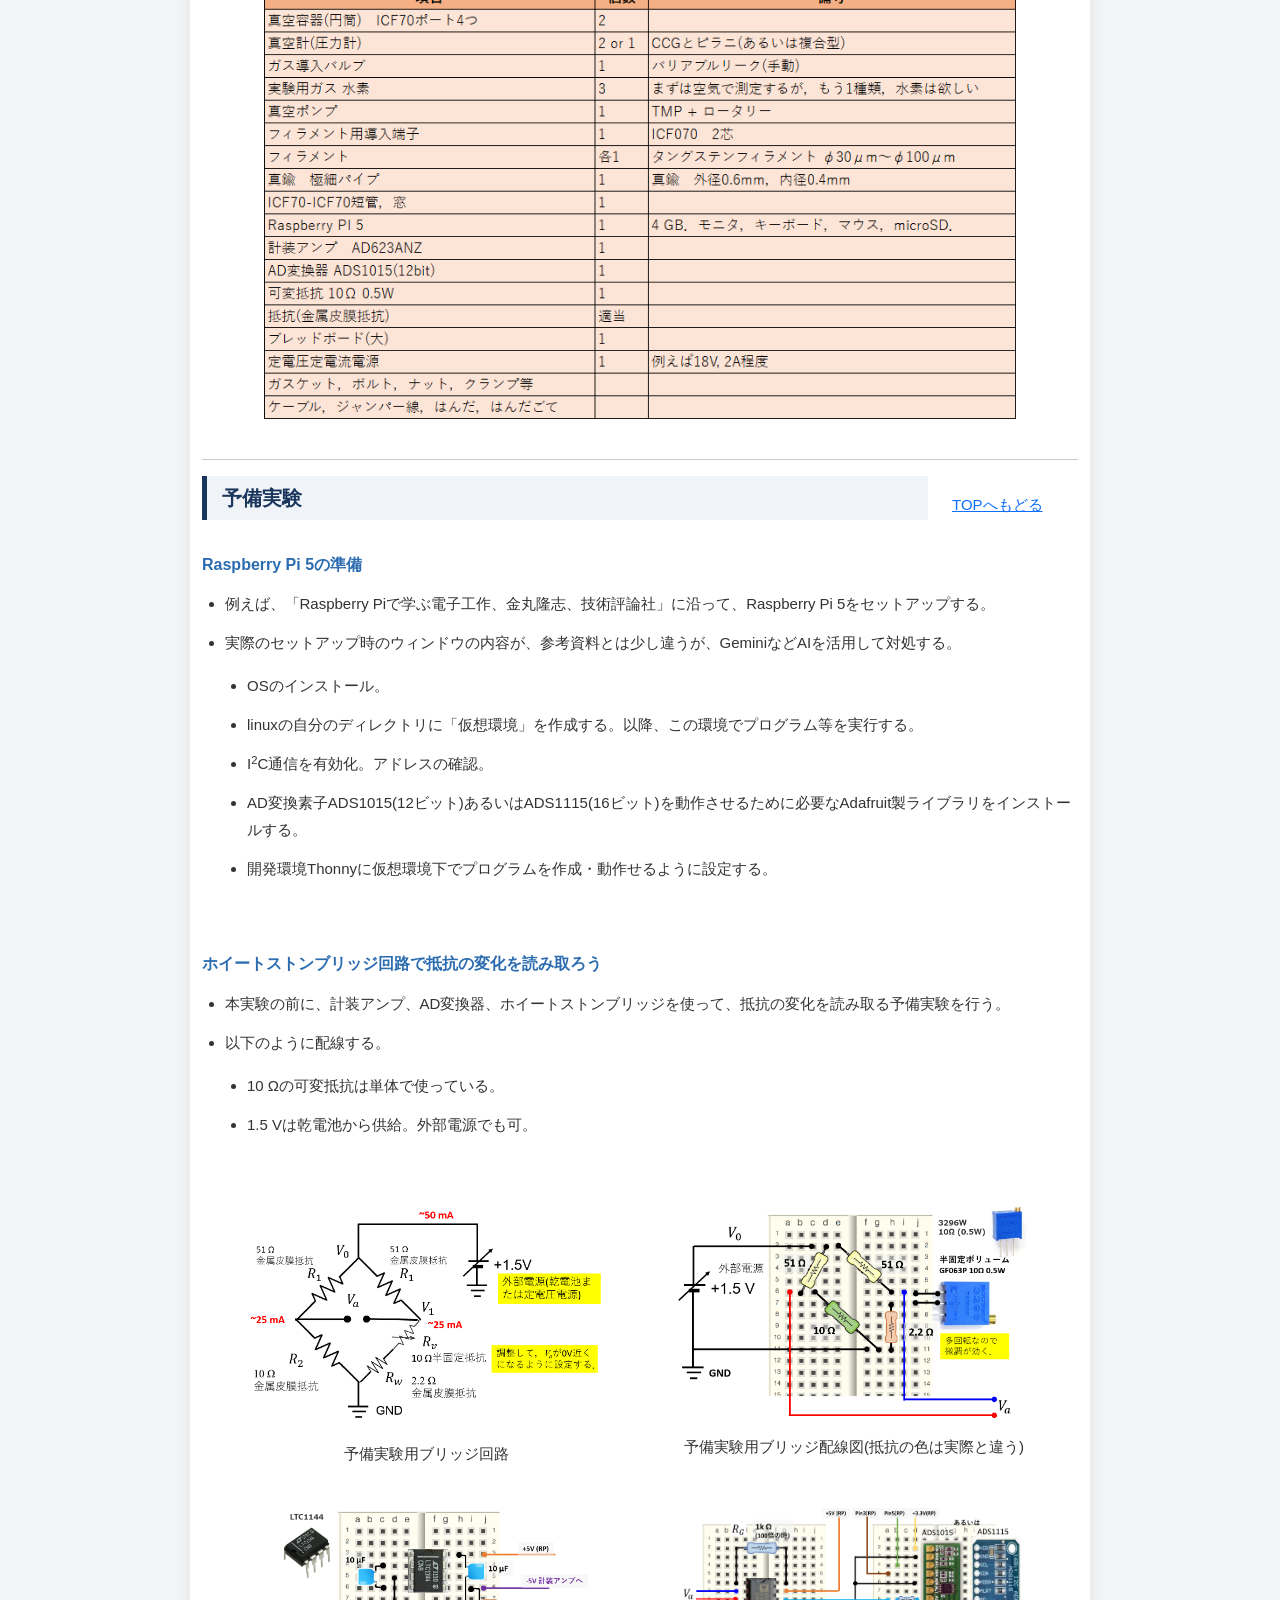
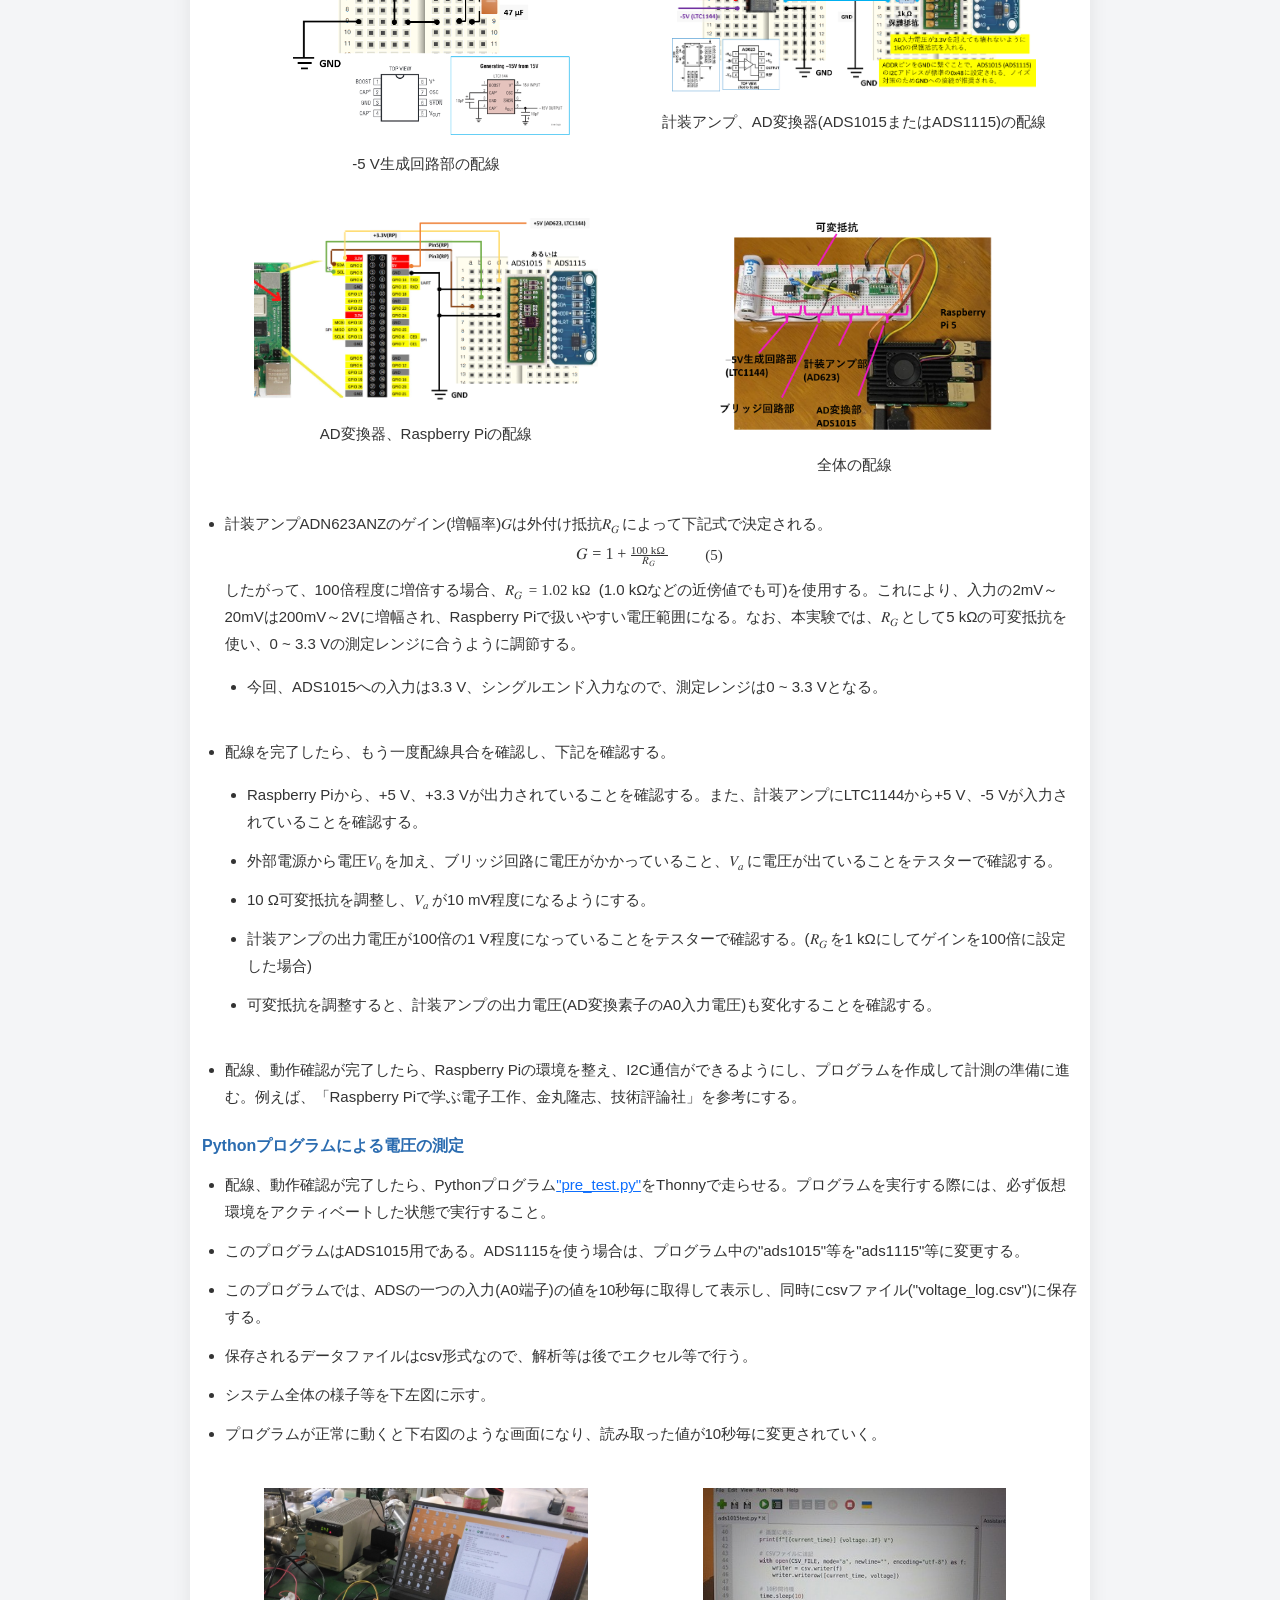
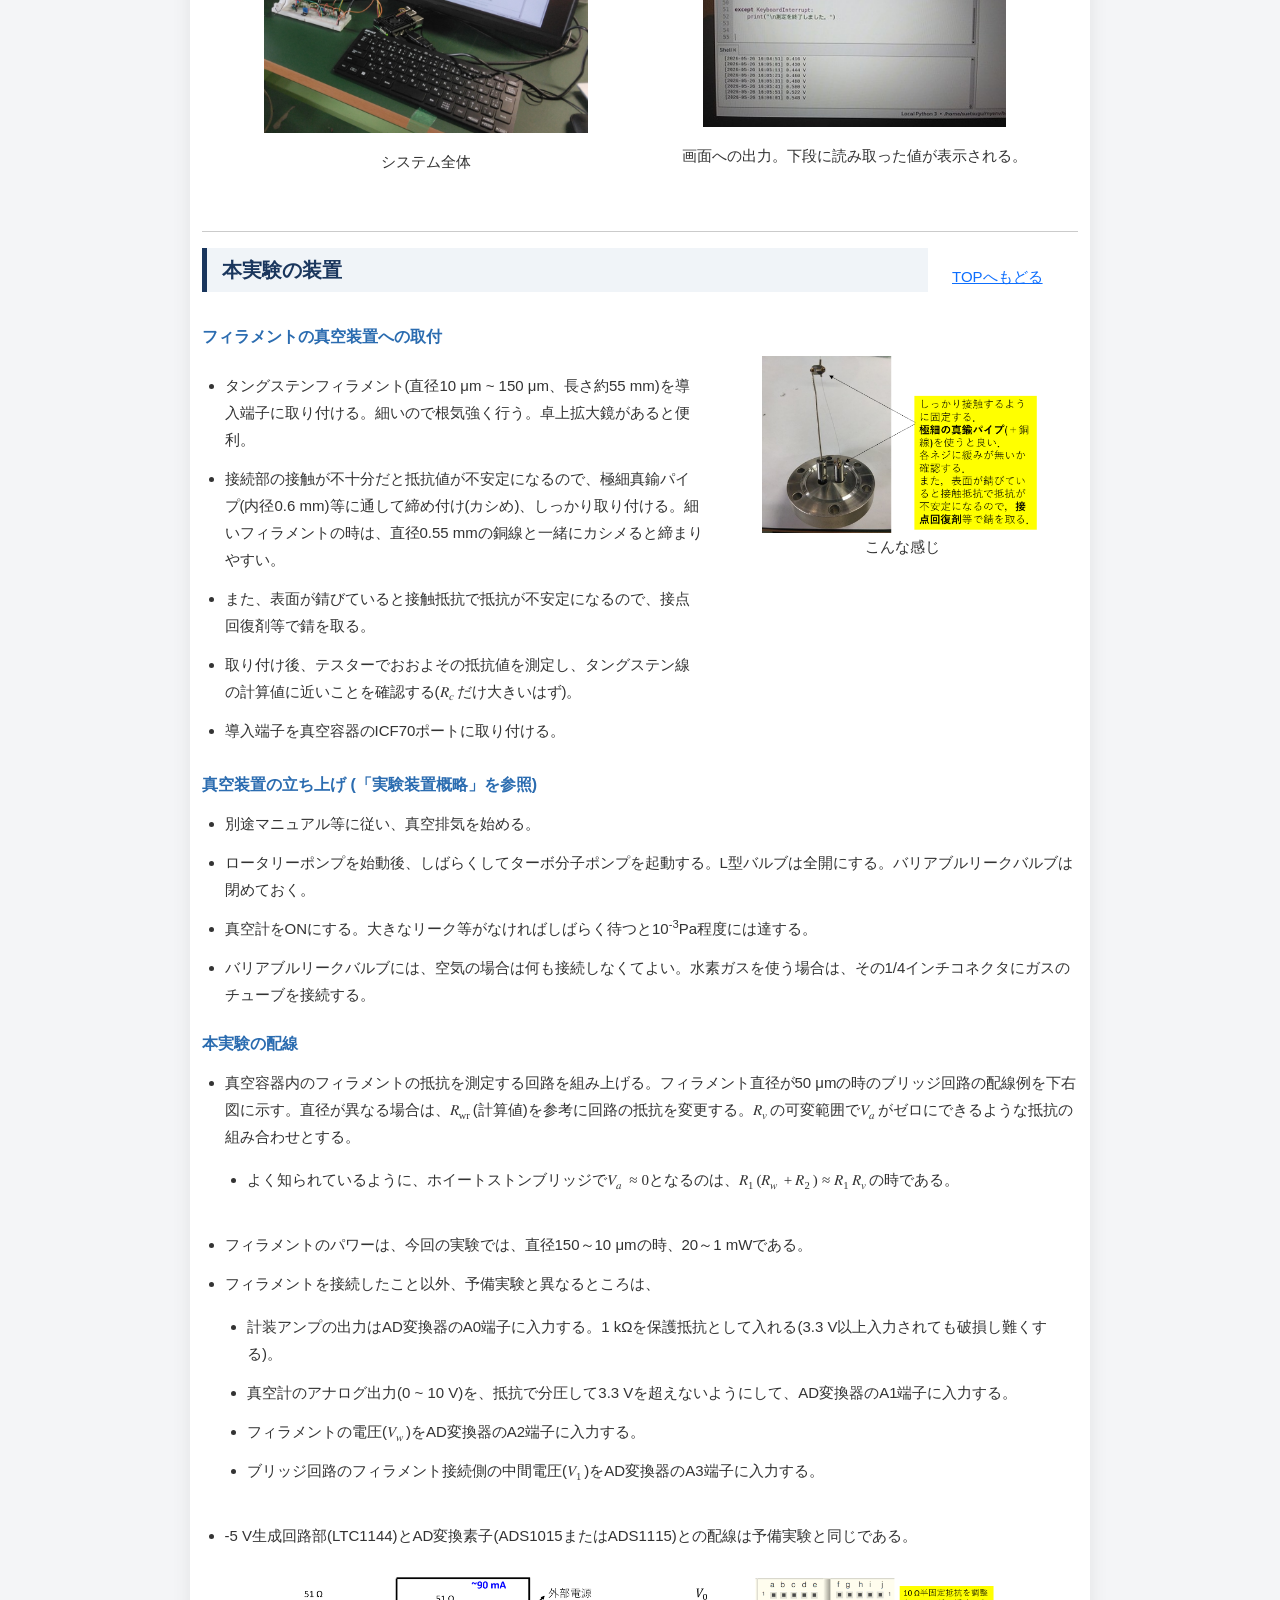
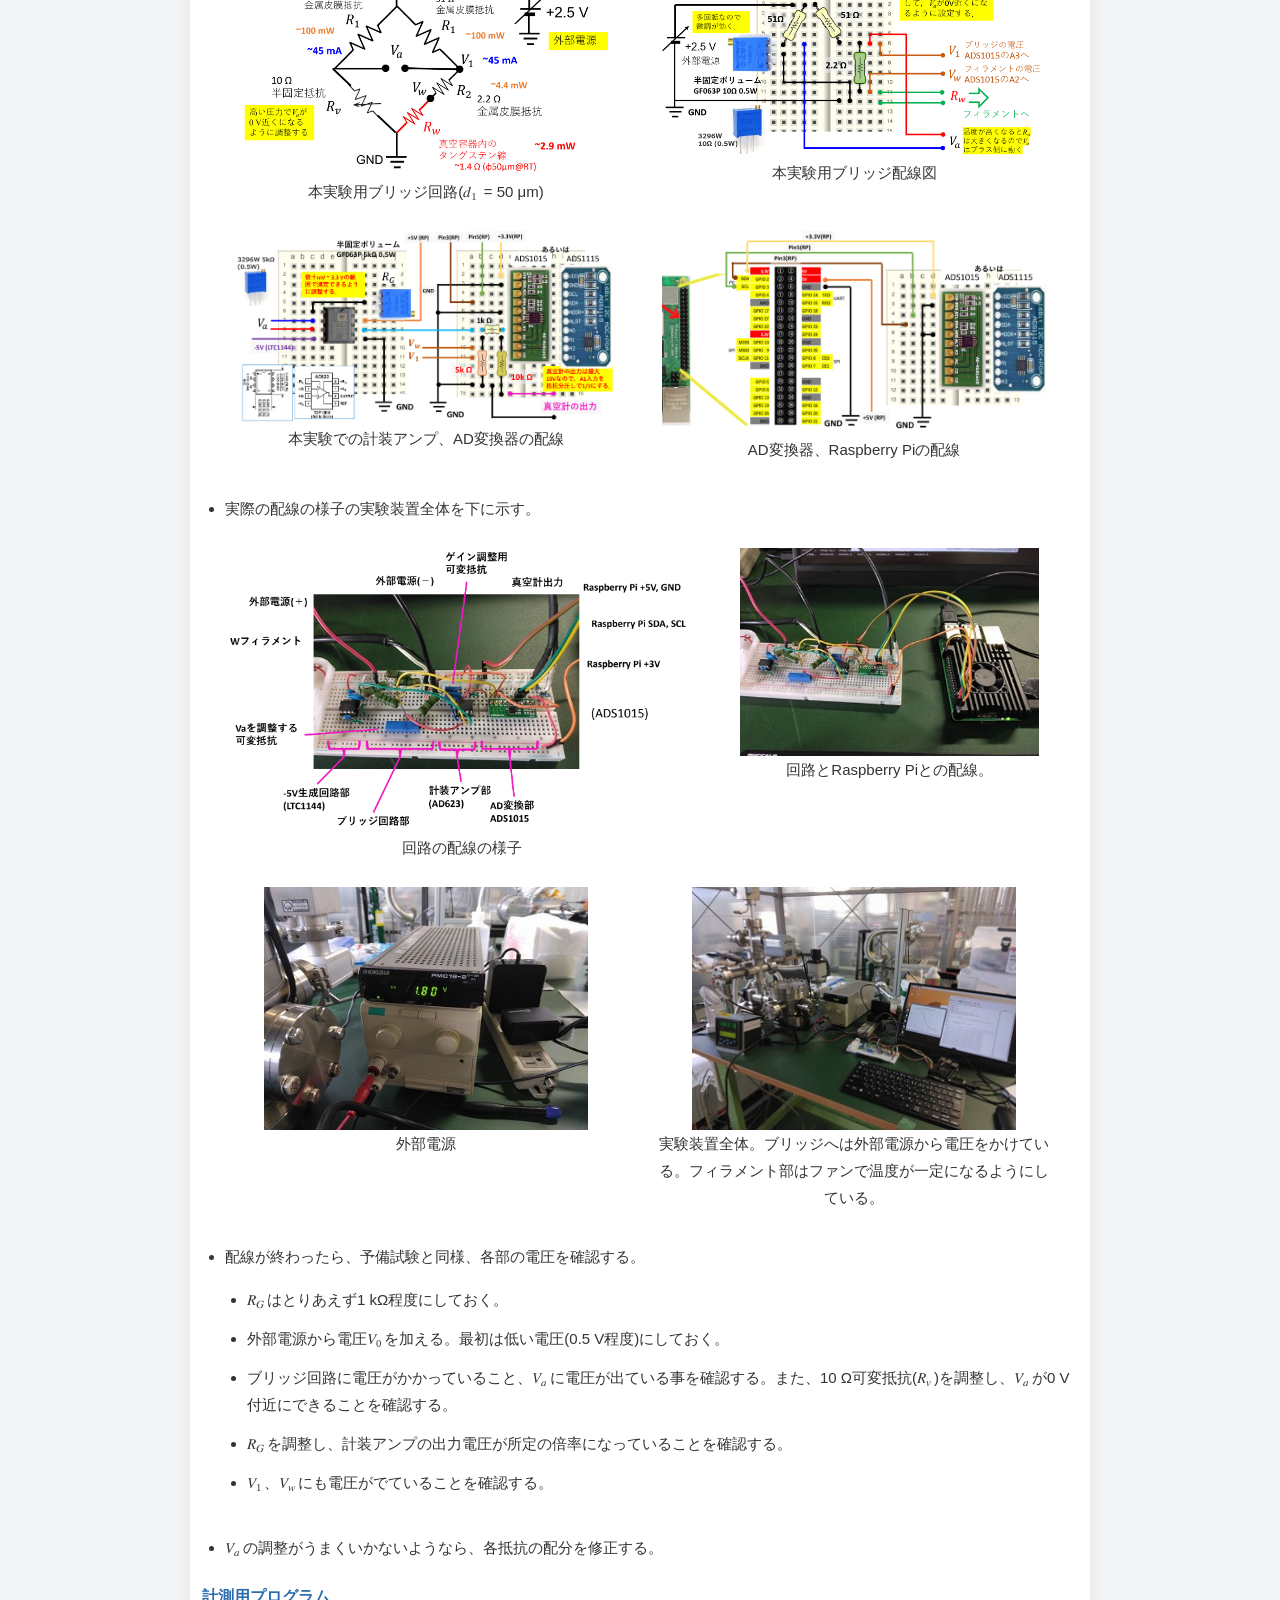
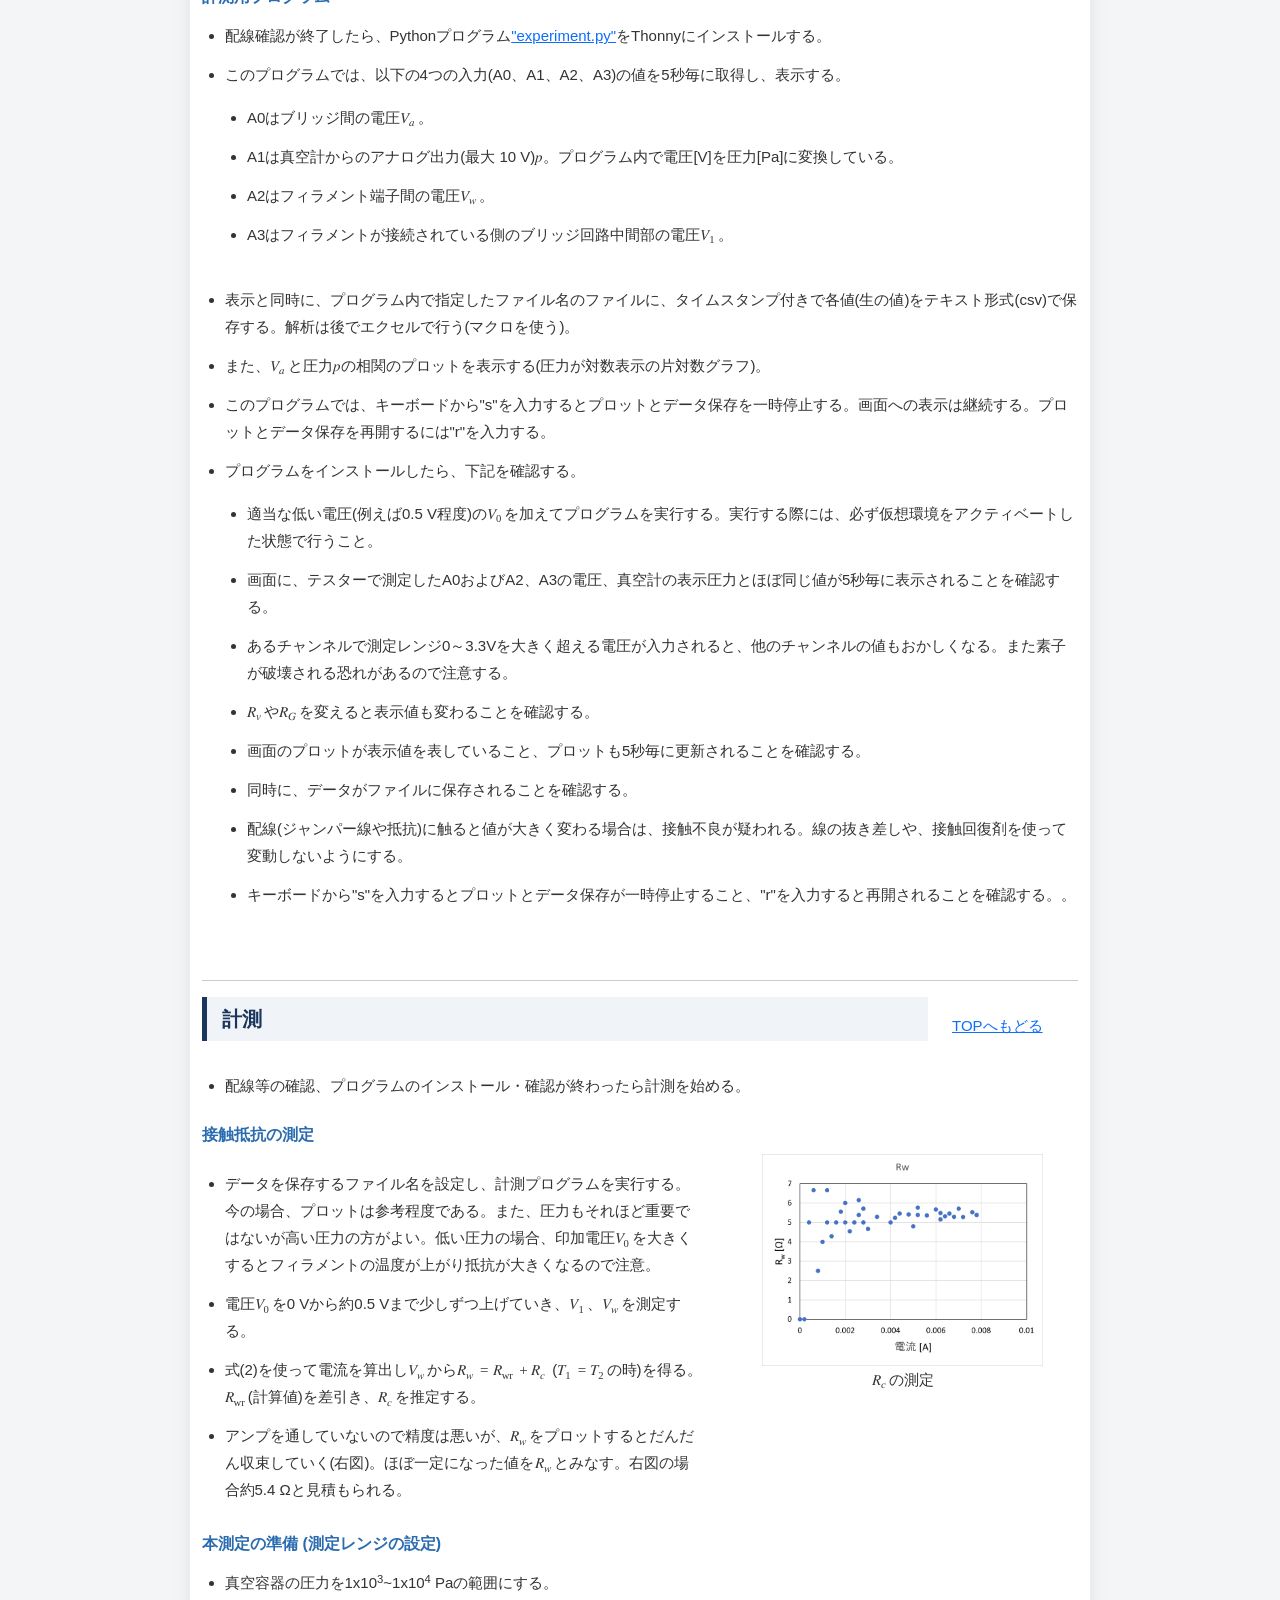
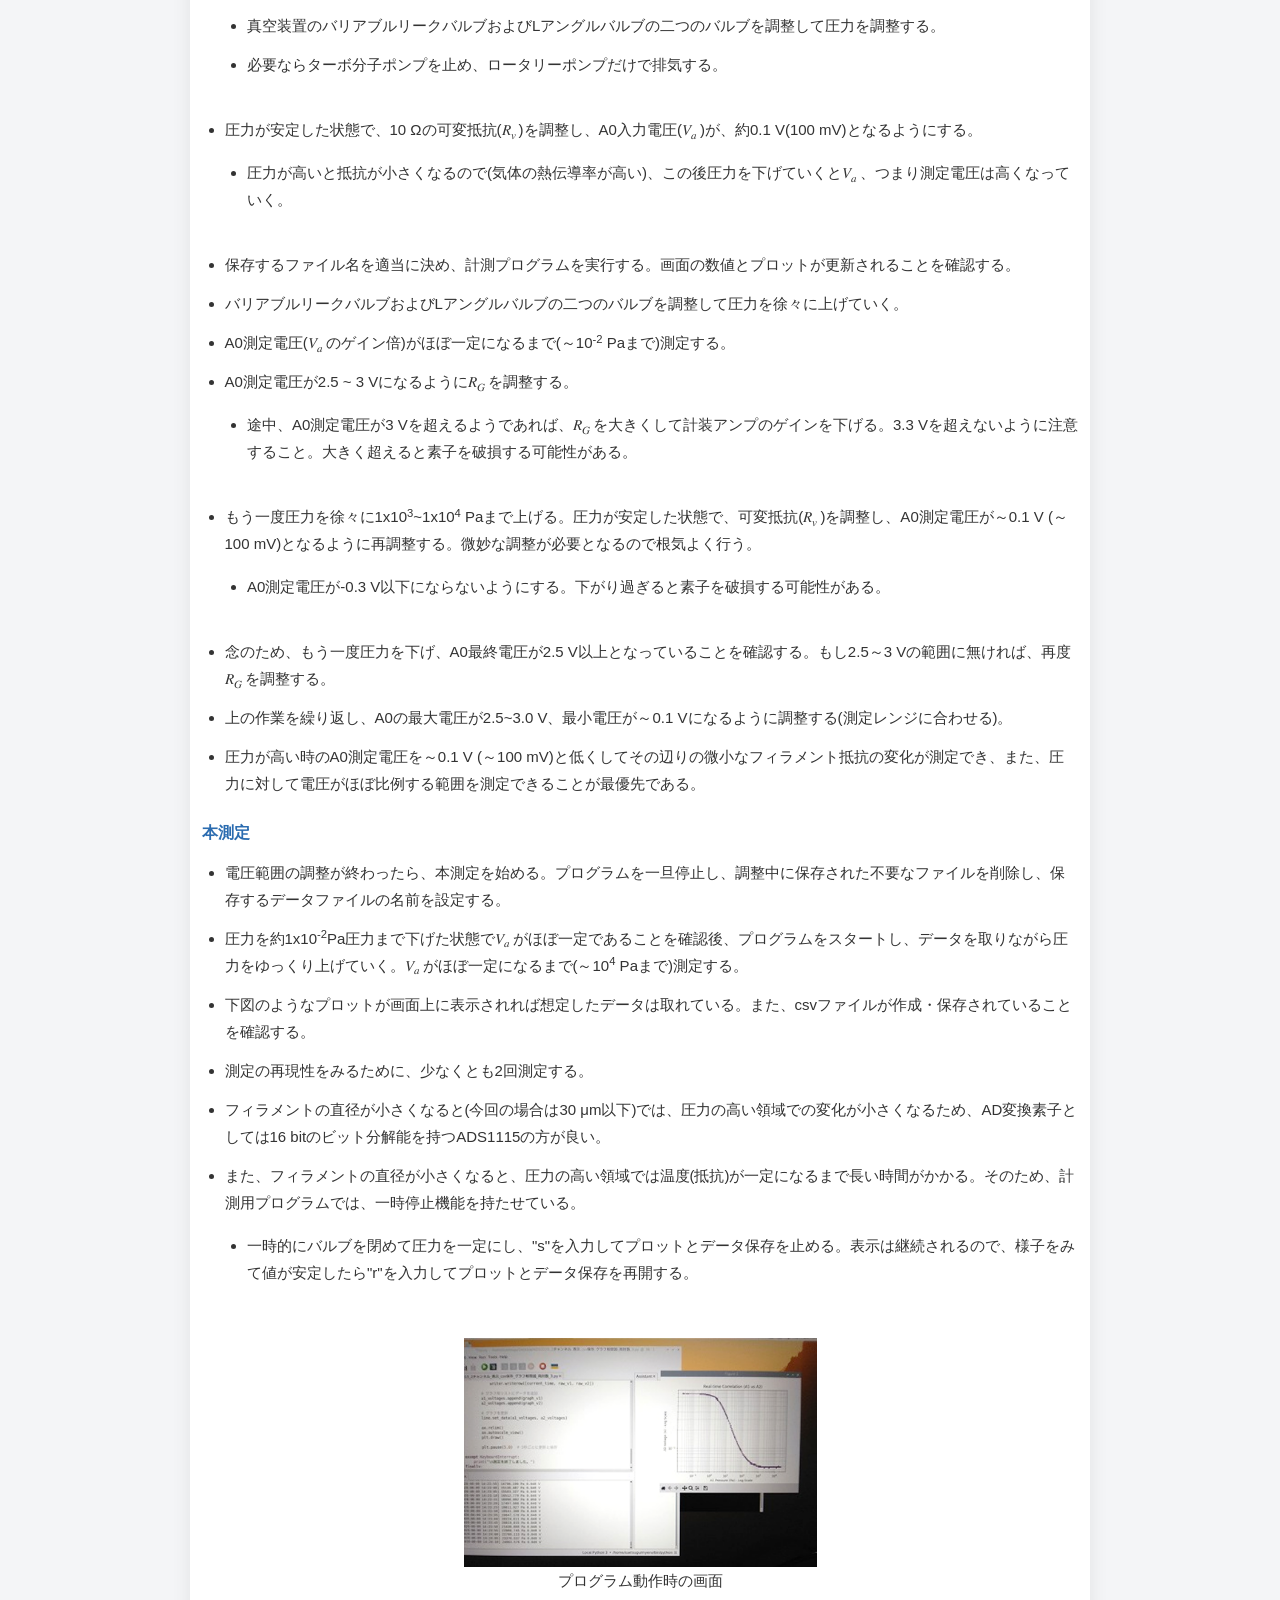
==== commit c8bddf9a: "Add files via upload" ====
--- a/index.html
+++ b/index.html
@@ -899,7 +899,7 @@
                             <p style="text-align: center;"><math><msub><mi>d</mi><mn>1</mn></msub><mo>=</mo><mn>20</mn><mo>μm</mo></math>。<math><msub><mi>p</mi><mn>0</mn></msub><mo>=</mo><mn>301</mn><mo>Pa</mo></math>。</p>
                         </div>
                         <div class="col-sm-4 align-center">
-                            <img src="imgs/result_10_t.png" alt="result_50" width="90%">
+                            <img src="imgs/result_10_t.png" alt="result_10" width="90%">
                             <p style="text-align: center;"><math><msub><mi>d</mi><mn>1</mn></msub><mo>=</mo><mn>10</mn><mo>μm</mo></math>。<math><msub><mi>p</mi><mn>0</mn></msub><mo>=</mo><mn>571</mn><mo>Pa</mo></math>。</p>
                         </div>
                     </div>
